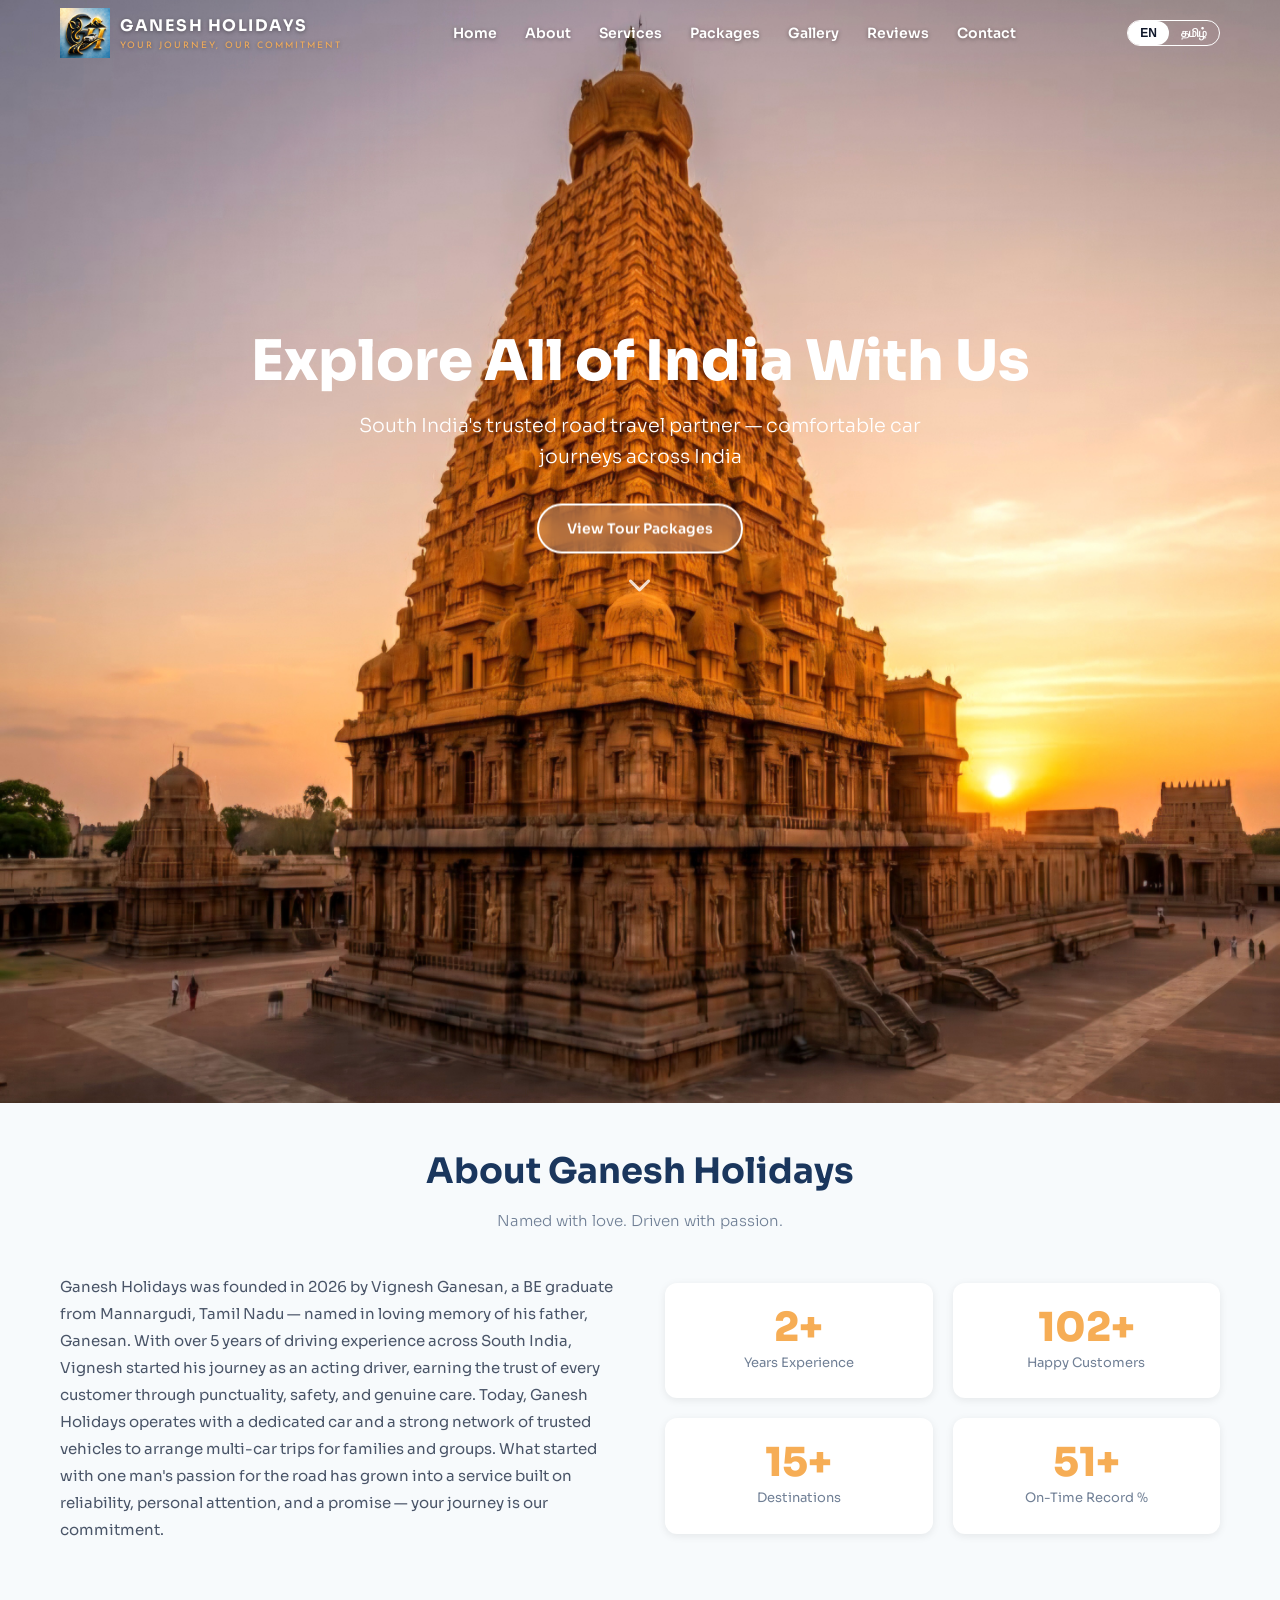
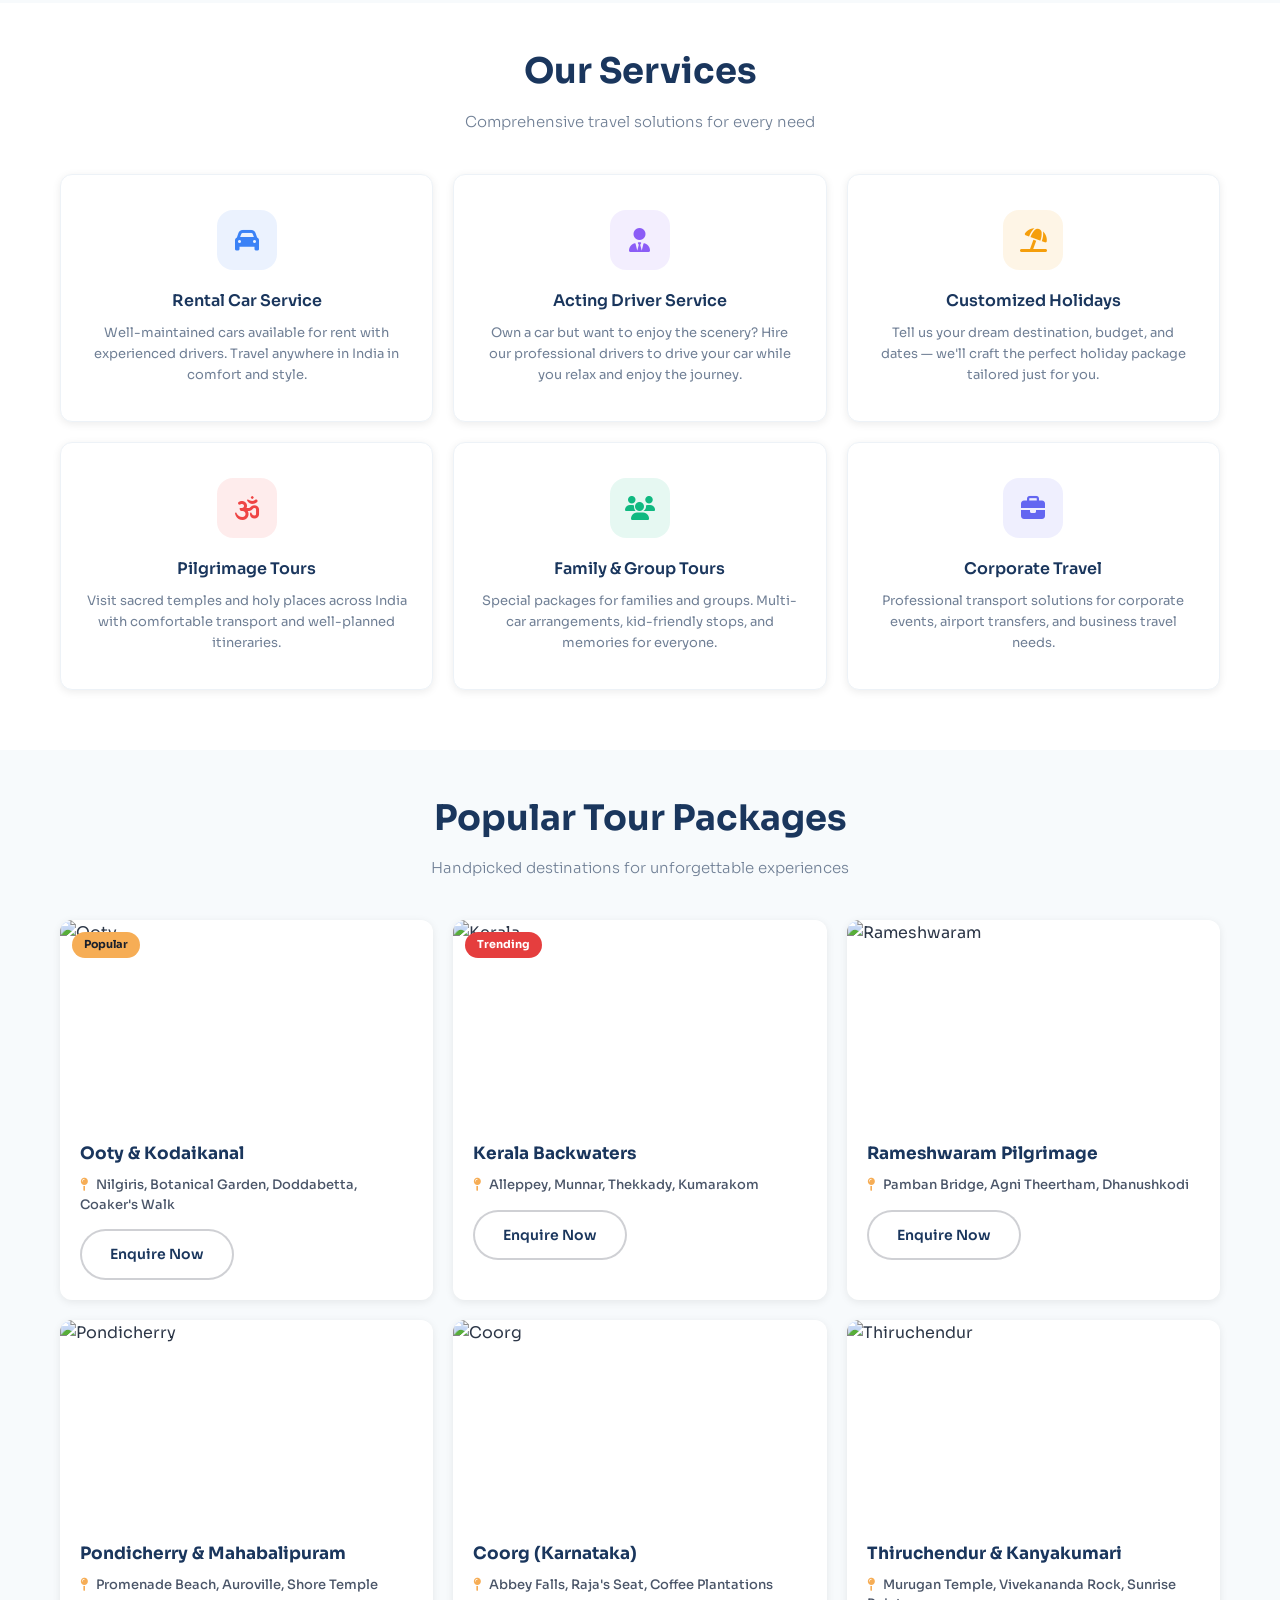
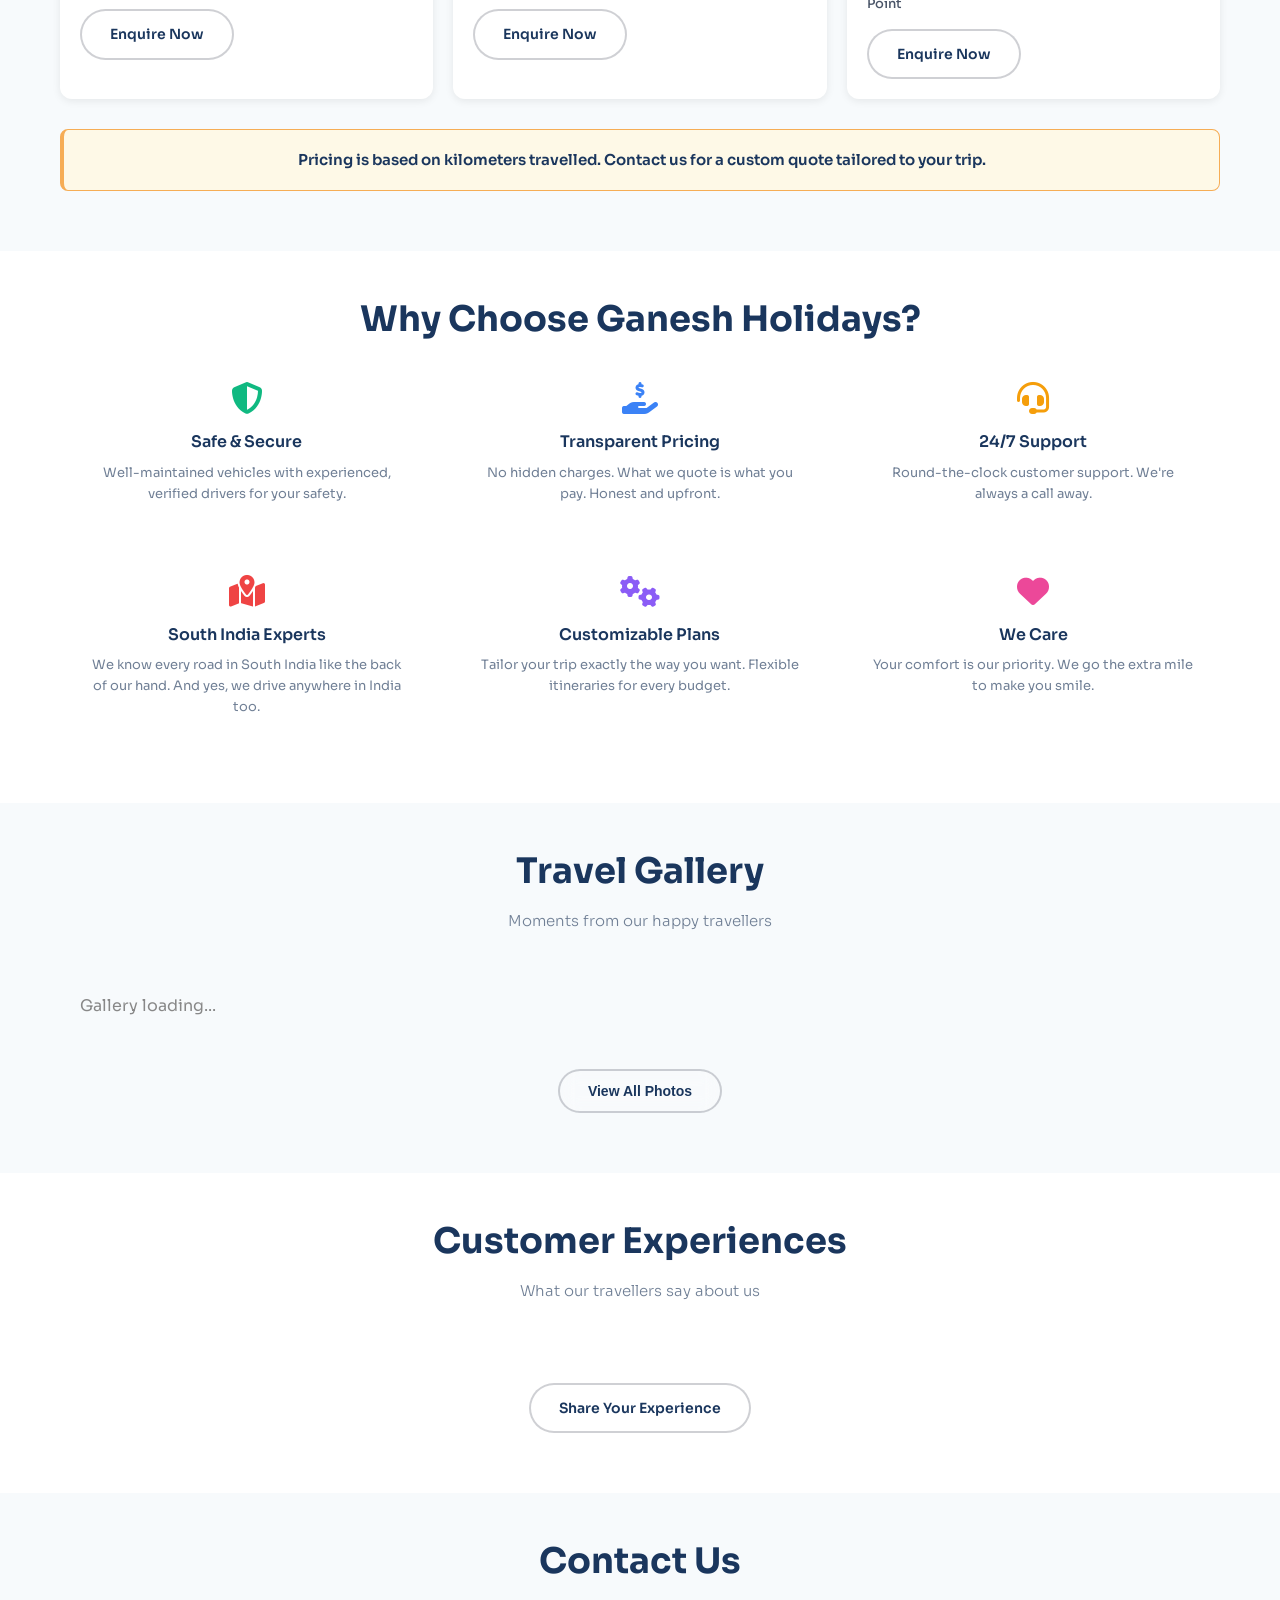
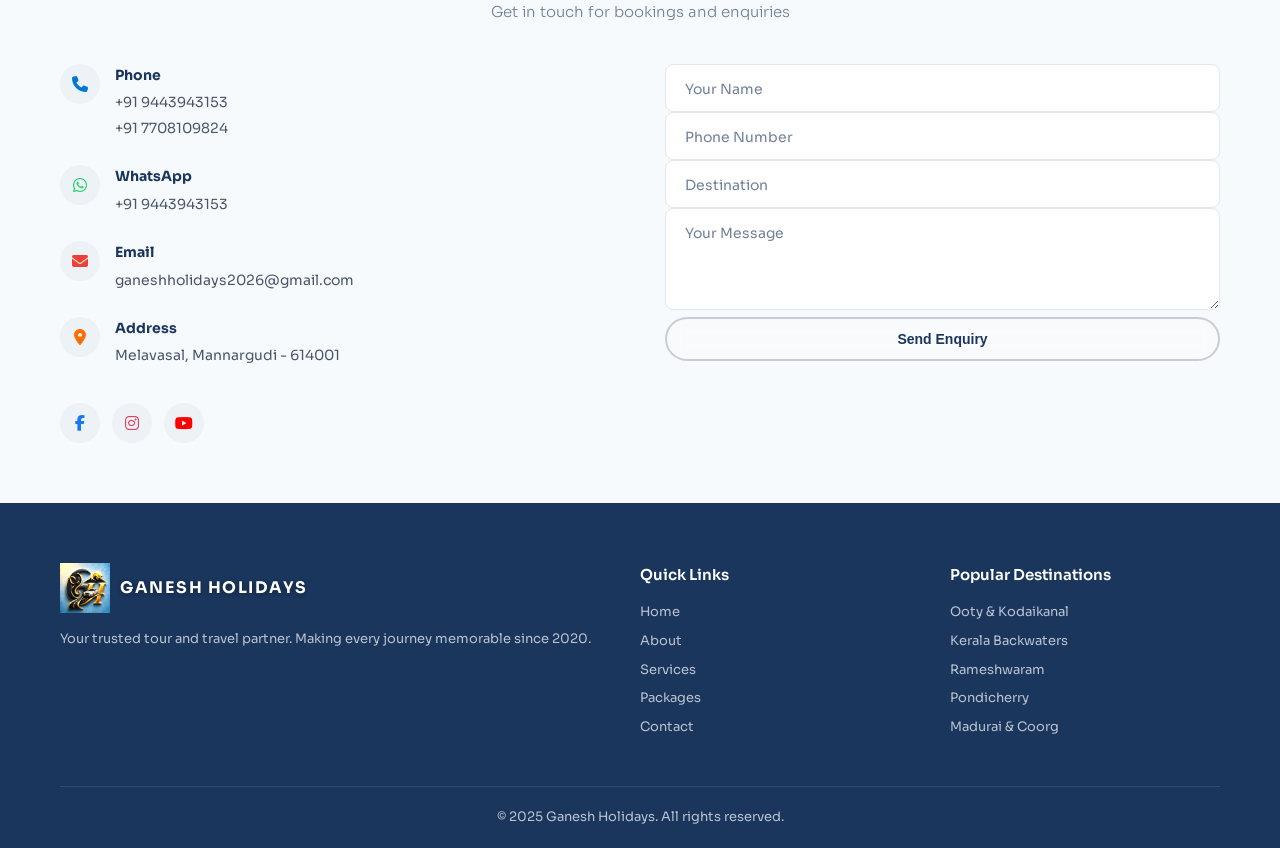
==== index.html @ b0e38160 "reverted to point jpg instead png" ====
<!DOCTYPE html>
<html lang="en">
<head>
    <meta charset="UTF-8">
    <meta name="viewport" content="width=device-width, initial-scale=1.0">
    <title>Ganesh Holidays - Tours & Travels</title>
    <meta name="description" content="Ganesh Holidays - Your trusted All India tour and travel partner. Your Journey, Our Commitment.">
    <link rel="icon" type="image/svg+xml" href="assets/favicon.svg">
    <link href="https://fonts.googleapis.com/css2?family=Sora:wght@300;400;600;700;800&family=Josefin+Sans:wght@300;400;600&family=Cormorant+Garamond:wght@500;600;700&family=Noto+Sans+Tamil:wght@300;400;600;700&display=swap" rel="stylesheet">
    <link rel="stylesheet" href="https://cdnjs.cloudflare.com/ajax/libs/font-awesome/6.5.1/css/all.min.css">
    <link rel="stylesheet" href="https://cdn.jsdelivr.net/npm/swiper@11/swiper-bundle.min.css">
    <link rel="stylesheet" href="css/style.css">
</head>
<body>
    <!-- Navigation -->
    <nav class="navbar" id="navbar">
        <div class="nav-container">
            <a href="#home" class="nav-logo">
                <div class="logo-icon">
                    <img src="assets/logo.jpg" alt="Ganesh Holidays Logo" class="logo-img">
                </div>
                <div class="logo-text">
                    <span class="logo-brand">GANESH HOLIDAYS</span>
                    <span class="logo-tagline" data-i18n="tagline">Your Journey, Our Commitment</span>
                </div>
            </a>
            <div class="nav-menu" id="navMenu">
                <a href="#home" class="nav-link" data-i18n="nav.home">Home</a>
                <a href="#about" class="nav-link" data-i18n="nav.about">About</a>
                <a href="#services" class="nav-link" data-i18n="nav.services">Services</a>
                <a href="#packages" class="nav-link" data-i18n="nav.packages">Packages</a>
                <a href="#gallery" class="nav-link" data-i18n="nav.gallery">Gallery</a>
                <a href="#reviews" class="nav-link" data-i18n="nav.reviews">Reviews</a>
                <a href="#contact" class="nav-link" data-i18n="nav.contact">Contact</a>
            </div>
            <div class="nav-right">
                <div class="lang-toggle">
                    <button class="lang-btn active" data-lang="en">EN</button>
                    <button class="lang-btn" data-lang="ta">தமிழ்</button>
                </div>
                <button class="nav-hamburger" id="navHamburger" aria-label="Toggle menu">
                    <span></span>
                    <span></span>
                    <span></span>
                </button>
            </div>
        </div>
    </nav>

    <!-- Hero Section -->
    <section class="hero normal-mode" id="home">
        <div class="hero-bg">
            <video class="hero-video" autoplay muted loop playsinline>
                <source src="assets/hero/hero-video.mp4" type="video/mp4">
            </video>
            <img src="assets/hero/hero-default.jpg" alt="India Travel" class="hero-img">
            <div class="hero-overlay"></div>
        </div>
        <div class="hero-content">
            <h1 class="hero-title" data-i18n="hero.title">Explore All of India With Us</h1>
            <p class="hero-subtitle" data-i18n="hero.subtitle">South India's trusted road travel partner — comfortable car journeys across India</p>
            <a href="#packages" class="btn btn-primary" data-i18n="hero.cta">View Tour Packages</a>
        </div>
        <div class="hero-scroll" onclick="document.getElementById('about').scrollIntoView({behavior:'smooth'})">
            <i class="fas fa-chevron-down"></i>
        </div>
    </section>

    <!-- About Section -->
    <section class="section about" id="about">
        <div class="container">
            <h2 class="section-title" data-i18n="about.title">About Ganesh Holidays</h2>
            <p class="section-subtitle" data-i18n="about.subtitle">Named with love. Driven with passion.</p>
            <div class="about-grid">
                <div class="about-text">
                    <p data-i18n="about.desc">Ganesh Holidays was founded in 2026 by Vignesh Ganesan, a BE graduate from Mannargudi, Tamil Nadu — named in loving memory of his father, Ganesan. With over 5 years of driving experience across South India, Vignesh started his journey as an acting driver, earning the trust of every customer through punctuality, safety, and genuine care. Today, Ganesh Holidays operates with a dedicated car and a strong network of trusted vehicles to arrange multi-car trips for families and groups. What started with one man's passion for the road has grown into a service built on reliability, personal attention, and a promise — your journey is our commitment.</p>
                </div>
                <div class="stats-grid">
                    <div class="stat-card">
                        <div class="stat-number" data-count="5">0</div>
                        <div class="stat-label" data-i18n="about.stats.years">Years Experience</div>
                    </div>
                    <div class="stat-card">
                        <div class="stat-number" data-count="200">0</div>
                        <div class="stat-label" data-i18n="about.stats.customers">Happy Customers</div>
                    </div>
                    <div class="stat-card">
                        <div class="stat-number" data-count="30">0</div>
                        <div class="stat-label" data-i18n="about.stats.destinations">Destinations</div>
                    </div>
                    <div class="stat-card">
                        <div class="stat-number" data-count="100">0</div>
                        <div class="stat-label" data-i18n="about.stats.ontime">On-Time Record %</div>
                    </div>
                </div>
            </div>
        </div>
    </section>

    <!-- Services Section -->
    <section class="section services" id="services">
        <div class="container">
            <h2 class="section-title" data-i18n="services.title">Our Services</h2>
            <p class="section-subtitle" data-i18n="services.subtitle">Comprehensive travel solutions for every need</p>
            <div class="swiper services-swiper">
                <div class="swiper-wrapper">
                    <div class="swiper-slide service-card">
                        <div class="service-icon icon-rental"><i class="fas fa-car"></i></div>
                        <h3 data-i18n="services.rental.title">Rental Car Service</h3>
                        <p data-i18n="services.rental.desc">Well-maintained cars available for rent with experienced drivers. Travel anywhere in India in comfort and style.</p>
                    </div>
                    <div class="swiper-slide service-card">
                        <div class="service-icon icon-driver"><i class="fas fa-user-tie"></i></div>
                        <h3 data-i18n="services.driver.title">Acting Driver Service</h3>
                        <p data-i18n="services.driver.desc">Own a car but want to enjoy the scenery? Hire our professional drivers to drive your car while you relax and enjoy the journey.</p>
                    </div>
                    <div class="swiper-slide service-card">
                        <div class="service-icon icon-holiday"><i class="fas fa-umbrella-beach"></i></div>
                        <h3 data-i18n="services.holiday.title">Customized Holidays</h3>
                        <p data-i18n="services.holiday.desc">Tell us your dream destination, budget, and dates — we'll craft the perfect holiday package tailored just for you.</p>
                    </div>
                    <div class="swiper-slide service-card">
                        <div class="service-icon icon-pilgrimage"><i class="fas fa-om"></i></div>
                        <h3 data-i18n="services.pilgrimage.title">Pilgrimage Tours</h3>
                        <p data-i18n="services.pilgrimage.desc">Visit sacred temples and holy places across India with comfortable transport and well-planned itineraries.</p>
                    </div>
                    <div class="swiper-slide service-card">
                        <div class="service-icon icon-family"><i class="fas fa-users"></i></div>
                        <h3 data-i18n="services.family.title">Family & Group Tours</h3>
                        <p data-i18n="services.family.desc">Special packages for families and groups. Multi-car arrangements, kid-friendly stops, and memories for everyone.</p>
                    </div>
                    <div class="swiper-slide service-card">
                        <div class="service-icon icon-corporate"><i class="fas fa-briefcase"></i></div>
                        <h3 data-i18n="services.corporate.title">Corporate Travel</h3>
                        <p data-i18n="services.corporate.desc">Professional transport solutions for corporate events, airport transfers, and business travel needs.</p>
                    </div>
                </div>
            </div>
        </div>
    </section>

    <!-- Packages Section -->
    <section class="section packages" id="packages">
        <div class="container">
            <h2 class="section-title" data-i18n="packages.title">Popular Tour Packages</h2>
            <p class="section-subtitle" data-i18n="packages.subtitle">Handpicked destinations for unforgettable experiences</p>
            <div class="swiper packages-swiper">
                <div class="swiper-wrapper">
                <div class="swiper-slide package-card">
                    <div class="package-img">
                        <img src="assets/packages/kodai.jpg" alt="Ooty" loading="lazy">
                        <div class="package-badge" data-i18n="packages.popular">Popular</div>
                    </div>
                    <div class="package-info">
                        <h3 data-i18n="packages.ooty.title">Ooty & Kodaikanal</h3>
                        <p class="package-price"><i class="fas fa-map-pin"></i> <span data-i18n="packages.ooty.highlights">Nilgiris, Botanical Garden, Doddabetta, Coaker's Walk</span></p>
                        <a href="#enquiryForm" class="btn btn-outline" data-i18n="packages.enquire">Enquire Now</a>
                    </div>
                </div>
                <div class="swiper-slide package-card">
                    <div class="package-img">
                        <img src="assets/packages/kerala.jpg" alt="Kerala" loading="lazy">
                        <div class="package-badge package-badge-hot" data-i18n="packages.trending">Trending</div>
                    </div>
                    <div class="package-info">
                        <h3 data-i18n="packages.kerala.title">Kerala Backwaters</h3>
                        <p class="package-price"><i class="fas fa-map-pin"></i> <span data-i18n="packages.kerala.highlights">Alleppey, Munnar, Thekkady, Kumarakom</span></p>
                        <a href="#enquiryForm" class="btn btn-outline" data-i18n="packages.enquire">Enquire Now</a>
                    </div>
                </div>
                <div class="swiper-slide package-card">
                    <div class="package-img">
                        <img src="assets/packages/rameshwaram.jpg" alt="Rameshwaram" loading="lazy">
                    </div>
                    <div class="package-info">
                        <h3 data-i18n="packages.rameshwaram.title">Rameshwaram Pilgrimage</h3>
                        <p class="package-price"><i class="fas fa-map-pin"></i> <span data-i18n="packages.rameshwaram.highlights">Pamban Bridge, Agni Theertham, Dhanushkodi</span></p>
                        <a href="#enquiryForm" class="btn btn-outline" data-i18n="packages.enquire">Enquire Now</a>
                    </div>
                </div>
                <div class="swiper-slide package-card">
                    <div class="package-img">
                        <img src="assets/packages/pondi.jpg" alt="Pondicherry" loading="lazy">
                    </div>
                    <div class="package-info">
                        <h3 data-i18n="packages.pondy.title">Pondicherry & Mahabalipuram</h3>
                        <p class="package-price"><i class="fas fa-map-pin"></i> <span data-i18n="packages.pondy.highlights">Promenade Beach, Auroville, Shore Temple</span></p>
                        <a href="#enquiryForm" class="btn btn-outline" data-i18n="packages.enquire">Enquire Now</a>
                    </div>
                </div>
                <div class="swiper-slide package-card">
                    <div class="package-img">
                        <img src="assets/packages/coorg.jpg" alt="Coorg" loading="lazy">
                    </div>
                    <div class="package-info">
                        <h3 data-i18n="packages.coorg.title">Coorg (Karnataka)</h3>
                        <p class="package-price"><i class="fas fa-map-pin"></i> <span data-i18n="packages.coorg.highlights">Abbey Falls, Raja's Seat, Coffee Plantations</span></p>
                        <a href="#enquiryForm" class="btn btn-outline" data-i18n="packages.enquire">Enquire Now</a>
                    </div>
                </div>
                <div class="swiper-slide package-card">
                    <div class="package-img">
                        <img src="assets/packages/thiruchendur.jpg" alt="Thiruchendur" loading="lazy">
                    </div>
                    <div class="package-info">
                        <h3 data-i18n="packages.thiruchendur.title">Thiruchendur & Kanyakumari</h3>
                        <p class="package-price"><i class="fas fa-map-pin"></i> <span data-i18n="packages.thiruchendur.highlights">Murugan Temple, Vivekananda Rock, Sunrise Point</span></p>
                        <a href="#enquiryForm" class="btn btn-outline" data-i18n="packages.enquire">Enquire Now</a>
                    </div>
                </div>
                </div>
            </div>
            <p class="packages-note" data-i18n="packages.note"><i class="fas fa-info-circle"></i> Pricing is based on kilometers travelled. Contact us for a custom quote tailored to your trip.</p>
        </div>
    </section>

    <!-- Why Choose Us -->
    <section class="section why-us">
        <div class="container">
            <h2 class="section-title" data-i18n="whyus.title">Why Choose Ganesh Holidays?</h2>
            <div class="swiper whyus-swiper">
                <div class="swiper-wrapper">
                    <div class="swiper-slide whyus-item">
                    <i class="fas fa-shield-alt"></i>
                    <h4 data-i18n="whyus.safe.title">Safe & Secure</h4>
                    <p data-i18n="whyus.safe.desc">Well-maintained vehicles with experienced, verified drivers for your safety.</p>
                </div>
                <div class="swiper-slide whyus-item">
                    <i class="fas fa-hand-holding-usd"></i>
                    <h4 data-i18n="whyus.price.title">Transparent Pricing</h4>
                    <p data-i18n="whyus.price.desc">No hidden charges. What we quote is what you pay. Honest and upfront.</p>
                </div>
                <div class="swiper-slide whyus-item">
                    <i class="fas fa-headset"></i>
                    <h4 data-i18n="whyus.support.title">24/7 Support</h4>
                    <p data-i18n="whyus.support.desc">Round-the-clock customer support. We're always a call away.</p>
                </div>
                <div class="swiper-slide whyus-item">
                    <i class="fas fa-map-marked-alt"></i>
                    <h4 data-i18n="whyus.coverage.title">South India Experts</h4>
                    <p data-i18n="whyus.coverage.desc">We know every road in South India like the back of our hand. And yes, we drive anywhere in India too.</p>
                </div>
                <div class="swiper-slide whyus-item">
                    <i class="fas fa-cogs"></i>
                    <h4 data-i18n="whyus.custom.title">Customizable Plans</h4>
                    <p data-i18n="whyus.custom.desc">Tailor your trip exactly the way you want. Flexible itineraries for every budget.</p>
                </div>
                <div class="swiper-slide whyus-item">
                    <i class="fas fa-heart"></i>
                    <h4 data-i18n="whyus.care.title">We Care</h4>
                    <p data-i18n="whyus.care.desc">Your comfort is our priority. We go the extra mile to make you smile.</p>
                </div>
                </div>
            </div>
        </div>
    </section>

    <!-- Gallery Section -->
    <section class="section gallery" id="gallery">
        <div class="container">
            <h2 class="section-title" data-i18n="gallery.title">Travel Gallery</h2>
            <p class="section-subtitle" data-i18n="gallery.subtitle">Moments from our happy travellers</p>
            <div class="swiper gallery-swiper">
                <div class="swiper-wrapper" id="galleryWrapper">
                    <!-- Dynamically loaded from photos.json -->
                </div>
            </div>
            <div class="gallery-cta">
                <button class="btn btn-outline" id="viewAllGallery" data-i18n="gallery.viewAll">View All Photos</button>
            </div>
        </div>
    </section>

    <!-- Gallery Lightbox -->
    <div class="gallery-lightbox" id="galleryLightbox">
        <div class="lightbox-overlay" onclick="closeLightbox()"></div>
        <div class="lightbox-content">
            <button class="lightbox-close" onclick="closeLightbox()">&times;</button>
            <div class="lightbox-grid" id="lightboxGrid">
                <!-- Populated by JS -->
            </div>
        </div>
    </div>

    <!-- Full Image Viewer -->
    <div class="image-viewer" id="imageViewer">
        <div class="viewer-overlay" onclick="closeViewer()"></div>
        <button class="viewer-close" onclick="closeViewer()">&times;</button>
        <button class="viewer-prev" onclick="viewerNav(-1)"><i class="fas fa-chevron-left"></i></button>
        <img class="viewer-img" id="viewerImg" src="" alt="Gallery photo">
        <button class="viewer-next" onclick="viewerNav(1)"><i class="fas fa-chevron-right"></i></button>
    </div>

    <!-- Reviews/Testimonials Section -->
    <section class="section reviews" id="reviews">
        <div class="container">
            <h2 class="section-title" data-i18n="reviews.title">Customer Experiences</h2>
            <p class="section-subtitle" data-i18n="reviews.subtitle">What our travellers say about us</p>
            <div class="swiper reviews-swiper">
                <div class="swiper-wrapper">
                <!-- Reviews loaded from Google Sheet -->
                <div class="reviews-loading" id="reviewsLoading" style="width:100%; text-align:center; padding:40px 20px; color:#a0aec0; font-size:14px;">
                    <i class="fas fa-spinner fa-spin" style="margin-right:8px;"></i> Loading reviews...
                </div>
                </div>
                <div class="swiper-button-prev reviews-prev"></div>
                <div class="swiper-button-next reviews-next"></div>
            </div>
            <div class="review-cta">
                <a href="review.html" class="btn btn-outline" data-i18n="reviews.share">Share Your Experience</a>
            </div>
        </div>
    </section>

    <!-- Contact Section -->
    <section class="section contact" id="contact">
        <div class="container">
            <h2 class="section-title" data-i18n="contact.title">Contact Us</h2>
            <p class="section-subtitle" data-i18n="contact.subtitle">Get in touch for bookings and enquiries</p>
            <div class="contact-grid">
                <div class="contact-info">
                    <div class="contact-item">
                        <i class="fas fa-phone"></i>
                        <div>
                            <strong data-i18n="contact.phone">Phone</strong>
                            <a href="tel:+919443943153">+91 9443943153</a>
                            <br>
                            <a href="tel:+917708109824">+91 7708109824</a>
                        </div>
                    </div>
                    <div class="contact-item">
                        <i class="fab fa-whatsapp"></i>
                        <div>
                            <strong>WhatsApp</strong>
                            <a href="https://wa.me/919443943153" target="_blank" rel="noopener noreferrer">+91 9443943153</a>
                        </div>
                    </div>
                    <div class="contact-item">
                        <i class="fas fa-envelope"></i>
                        <div>
                            <strong data-i18n="contact.email">Email</strong>
                            <a href="mailto:ganeshholidays2026@gmail.com">ganeshholidays2026@gmail.com</a>
                        </div>
                    </div>
                    <div class="contact-item">
                        <i class="fas fa-map-marker-alt"></i>
                        <div>
                            <strong data-i18n="contact.address">Address</strong>
                            <a href="https://www.google.com/maps/search/Melavasal,+Mannargudi+614001" target="_blank" rel="noopener noreferrer" data-i18n="contact.address.text">Melavasal, Mannargudi - 614001</a>
                        </div>
                    </div>
                    <div class="contact-social">
                        <a href="https://www.facebook.com/profile.php?id=61592954153497" target="_blank" rel="noopener noreferrer" aria-label="Facebook"><i class="fab fa-facebook-f"></i></a>
                        <a href="https://www.instagram.com/ganeshholidays?utm_source=qr&igsh=bTN3aG1jZGg0Nm11" target="_blank" rel="noopener noreferrer" aria-label="Instagram"><i class="fab fa-instagram"></i></a>
                        <a href="https://www.youtube.com/@Ganeshholidays" target="_blank" rel="noopener noreferrer" aria-label="YouTube"><i class="fab fa-youtube"></i></a>
                    </div>
                </div>
                <form class="contact-form" id="enquiryForm" action="https://formspree.io/f/YOUR_FORM_ID" method="POST">
                    <div class="form-group">
                        <input type="text" name="name" required placeholder=" " id="formName">
                        <label for="formName" data-i18n="contact.form.name">Your Name</label>
                    </div>
                    <div class="form-group">
                        <input type="tel" name="phone" required placeholder=" " id="formPhone">
                        <label for="formPhone" data-i18n="contact.form.phone">Phone Number</label>
                    </div>
                    <div class="form-group">
                        <input type="text" name="destination" placeholder=" " id="formDest">
                        <label for="formDest" data-i18n="contact.form.destination">Destination</label>
                    </div>
                    <div class="form-group">
                        <textarea name="message" rows="4" placeholder=" " id="formMsg"></textarea>
                        <label for="formMsg" data-i18n="contact.form.message">Your Message</label>
                    </div>
                    <button type="submit" class="btn btn-primary btn-full" data-i18n="contact.form.submit">Send Enquiry</button>
                </form>
            </div>
        </div>
    </section>

    <!-- Footer -->
    <footer class="footer">
        <div class="container">
            <div class="footer-grid">
                <div class="footer-brand">
                    <div class="nav-logo">
                        <div class="logo-icon">
                            <img src="assets/logo.jpg" alt="Ganesh Holidays Logo" class="logo-img logo-img-footer">
                        </div>
                        <div class="logo-text">
                            <span class="logo-brand" style="color:white">GANESH HOLIDAYS</span>
                        </div>
                    </div>
                <p data-i18n="footer.desc">Your trusted tour and travel partner. Making every journey memorable since 2020.</p>
                </div>
                <div class="footer-links">
                    <h4 data-i18n="footer.quicklinks">Quick Links</h4>
                    <a href="#home" data-i18n="nav.home">Home</a>
                    <a href="#about" data-i18n="nav.about">About</a>
                    <a href="#services" data-i18n="nav.services">Services</a>
                    <a href="#packages" data-i18n="nav.packages">Packages</a>
                    <a href="#contact" data-i18n="nav.contact">Contact</a>
                </div>
                <div class="footer-links">
                    <h4 data-i18n="footer.popular">Popular Destinations</h4>
                    <a href="#packages">Ooty & Kodaikanal</a>
                    <a href="#packages">Kerala Backwaters</a>
                    <a href="#packages">Rameshwaram</a>
                    <a href="#packages">Pondicherry</a>
                    <a href="#packages">Madurai & Coorg</a>
                </div>
            </div>
            <div class="footer-bottom">
                <p>&copy; 2025 Ganesh Holidays. <span data-i18n="footer.rights">All rights reserved.</span></p>
            </div>
        </div>
    </footer>

    <!-- Back to Top -->
    <button class="back-to-top" id="backToTop" aria-label="Back to top">
        <i class="fas fa-arrow-up"></i>
    </button>

    <!-- Review Popup -->
    <div class="review-popup" id="reviewPopup">
        <div class="review-popup-overlay" onclick="closeReviewPopup()"></div>
        <div class="review-popup-content">
            <button class="review-popup-close" onclick="closeReviewPopup()">&times;</button>
            <div class="review-popup-stars" id="popupStars"></div>
            <p class="review-popup-text" id="popupText"></p>
            <p class="review-popup-author" id="popupAuthor"></p>
            <p class="review-popup-trip" id="popupTrip"></p>
        </div>
    </div>

    <!-- Scripts -->
    <script src="https://cdn.jsdelivr.net/npm/swiper@11/swiper-bundle.min.js"></script>
    <script src="js/i18n.js"></script>
    <script src="js/main.js"></script>
</body>
</html>
---- css/style.css ----
/* ============================================
   GANESH TRAVELS - Main Stylesheet
   Color Palette: Blue (#1a365d) + Gold (#f6ad55)
   ============================================ */

/* === RESET & BASE === */
*, *::before, *::after {
    margin: 0;
    padding: 0;
    box-sizing: border-box;
}

:root {
    --blue-dark: #1a365d;
    --blue-mid: #2a4a7f;
    --blue-light: #3b5998;
    --gold: #f6ad55;
    --gold-dark: #dd9a3c;
    --gold-light: #fbd38d;
    --white: #ffffff;
    --gray-50: #f7fafc;
    --gray-100: #edf2f7;
    --gray-200: #e2e8f0;
    --gray-300: #cbd5e0;
    --gray-500: #718096;
    --gray-600: #4a5568;
    --gray-700: #2d3748;
    --gray-900: #1a202c;
    --shadow-sm: 0 2px 8px rgba(0,0,0,0.08);
    --shadow-md: 0 4px 20px rgba(0,0,0,0.1);
    --shadow-lg: 0 10px 40px rgba(0,0,0,0.12);
    --radius-sm: 8px;
    --radius-md: 12px;
    --radius-lg: 20px;
    --transition: all 0.3s ease;
}

html {
    scroll-behavior: smooth;
    scroll-padding-top: 60px;
}

body {
    font-family: 'Sora', sans-serif;
    font-size: 16px;
    line-height: 1.6;
    color: var(--gray-700);
    background: var(--white);
    overflow-x: hidden;
}

body.tamil {
    font-family: 'Noto Sans Tamil', 'Sora', sans-serif;
}

a {
    text-decoration: none;
    color: inherit;
}

img {
    max-width: 100%;
    height: auto;
    display: block;
}

.container {
    max-width: 1200px;
    margin: 0 auto;
    padding: 0 20px;
}

/* === NAVIGATION === */
.navbar {
    position: fixed;
    top: 0;
    left: 0;
    right: 0;
    z-index: 1000;
    background: transparent;
    backdrop-filter: none;
    -webkit-backdrop-filter: none;
    border-bottom: none;
    transition: background 0.4s ease, box-shadow 0.4s ease, backdrop-filter 0.4s ease;
}

.navbar.scrolled {
    background: rgba(15, 23, 42, 0.95);
    backdrop-filter: blur(12px);
    -webkit-backdrop-filter: blur(12px);
    box-shadow: 0 2px 20px rgba(0,0,0,0.3);
}

/* Solid navbar when festival or video — mobile only */
@media (max-width: 768px) {
    body.hero-has-media .navbar {
        background: rgba(15, 23, 42, 0.95) !important;
        backdrop-filter: blur(12px) !important;
        -webkit-backdrop-filter: blur(12px) !important;
    }
}

.nav-container {
    max-width: 1200px;
    margin: 0 auto;
    padding: 8px 20px;
    display: flex;
    align-items: center;
    justify-content: space-between;
}

.nav-logo {
    display: flex;
    align-items: center;
    gap: 10px;
}

.logo-icon {
    position: relative;
    flex-shrink: 0;
    width: 50px;
    height: 50px;
    overflow: visible;
    border-radius: 0;
    background: none;
}

.logo-img {
    width: 100%;
    height: 100%;
    object-fit: contain;
    object-position: center center;
    border-radius: 0;
    background: none;
}

.logo-img-footer {
    filter: brightness(1.1);
}

.logo-text {
    display: flex;
    flex-direction: column;
}

.logo-brand {
    font-family: 'Sora', sans-serif;
    font-weight: 700;
    font-size: 16px;
    color: #ffffff;
    letter-spacing: 1.5px;
    text-shadow: 0 1px 4px rgba(0, 0, 0, 0.4);
}

.logo-tagline {
    font-family: 'Josefin Sans', sans-serif;
    font-weight: 400;
    font-size: 9px;
    color: #f6ad55;
    letter-spacing: 2px;
    text-transform: uppercase;
    text-shadow: 0 1px 4px rgba(0, 0, 0, 0.4);
}

.nav-menu {
    display: flex;
    gap: 28px;
}

.nav-link {
    font-size: 14px;
    font-weight: 600;
    color: #ffffff;
    transition: var(--transition);
    position: relative;
    text-shadow: 0 1px 4px rgba(0, 0, 0, 0.4);
}

.nav-link::after {
    content: '';
    position: absolute;
    bottom: -4px;
    left: 0;
    width: 0;
    height: 2px;
    background: var(--gold);
    transition: width 0.3s ease;
}

.nav-link:hover {
    color: #ffffff;
}

.nav-link:hover::after {
    width: 100%;
}

.nav-right {
    display: flex;
    align-items: center;
    gap: 15px;
}

.lang-toggle {
    display: flex;
    background: transparent;
    border: 1px solid #ffffff;
    border-radius: 20px;
    padding: 0px;
}

.lang-btn {
    border: none;
    background: transparent;
    padding: 5px 12px;
    border-radius: 18px;
    font-size: 12px;
    cursor: pointer;
    transition: var(--transition);
    font-weight: 600;
    color: #ffffff;
}

.lang-btn.active {
    background: #ffffff;
    color: #0f172a;
    border: none;
    border-radius: 18px;
}

.nav-hamburger {
    display: none;
    flex-direction: column;
    gap: 5px;
    background: none;
    border: none;
    cursor: pointer;
    padding: 5px;
}

.nav-hamburger span {
    width: 24px;
    height: 2px;
    background: #ffffff;
    transition: var(--transition);
}

/* === HERO === */
.hero {
    height: auto;
    min-height: 0;
    position: relative;
    display: flex;
    align-items: center;
    justify-content: center;
    padding-top: 0;
    margin-top: 0;
}

/* Hero video */
.hero-video {
    display: none;
}

.hero-img {
    display: none;
}

/* === VIDEO MODE: hero-video.mp4 exists === */
.hero.video-mode {
    height: calc(100vh);
    max-height: calc(100vh);
    overflow: hidden;
}

.hero.video-mode .hero-bg {
    position: absolute;
    inset: 0;
}

.hero.video-mode .hero-video {
    display: block;
    width: 100%;
    height: auto;
    position: absolute;
    top: 0;
    left: 0;
}

.hero.video-mode .hero-scroll {
    display: block;
    position: absolute;
    bottom: 15px;
    left: 50%;
    transform: translateX(-50%);
    z-index: 3;
    cursor: pointer;
    animation: bounceDown 2s infinite;
}

.hero.video-mode .hero-scroll i {
    color: rgba(255, 255, 255, 0.8);
    font-size: 24px;
}

@keyframes bounceDown {
    0%, 100% { transform: translateX(-50%) translateY(0); }
    50% { transform: translateX(-50%) translateY(8px); }
}

.hero.video-mode .hero-img {
    display: none;
}

.hero.video-mode .hero-overlay {
    display: none;
}

.hero.video-mode .hero-content {
    display: none;
}

.hero.video-mode .hero-scroll {
    display: none;
}

/* === FESTIVAL MODE: festival.jpg exists === */
.hero.festival-mode {
    height: calc(100vh);
    max-height: calc(100vh);
    overflow: hidden;
}

.hero.festival-mode .hero-bg {
    position: absolute;
    inset: 0;
}

.hero.festival-mode .hero-video {
    display: none;
}

.hero.festival-mode .hero-img {
    display: block;
    width: 100%;
    height: 100%;
    object-fit: cover;
}

.hero.festival-mode .hero-overlay {
    display: none;
}

.hero.festival-mode .hero-content {
    display: none;
}

.hero.festival-mode .hero-scroll {
    display: none;
}

/* === NORMAL MODE: hero-default.jpg — final fallback with text overlay === */
.hero.normal-mode {
    height: auto;
    min-height: 0;
    padding-top: 0;
    margin-top: 0;
    overflow: hidden;
    position: relative;
}

.hero.normal-mode .hero-bg {
    position: relative;
    width: 100%;
}

.hero.normal-mode .hero-video {
    display: none;
}

.hero.normal-mode .hero-img {
    display: block;
    width: 100%;
    height: auto;
    margin-top: -3px;
    padding-top: 0;
    box-sizing: content-box;
}

.hero.normal-mode .hero-overlay {
    position: absolute;
    top: 70px;
    left: 0;
    right: 0;
    bottom: 0;
    background: none;
}

.hero.normal-mode .hero-content {
    display: block;
    position: absolute;
    top: 50%;
    left: 0;
    right: 0;
    transform: translateY(-50%);
    z-index: 2;
    text-align: center;
    padding: 0 20px;
}

.hero.normal-mode .hero-scroll {
    display: block;
    position: absolute;
    top: calc(50% + 100px);
    left: 50%;
    transform: translateX(-50%);
    z-index: 3;
    cursor: pointer;
    animation: bounceDown 2s infinite;
}

@media (min-width: 769px) {
    .hero.normal-mode .hero-content {
        top: 40%;
    }

    .hero.normal-mode .hero-scroll {
        top: calc(40% + 130px);
    }
}

.hero.normal-mode .hero-scroll i {
    color: rgba(255, 255, 255, 0.8);
    font-size: 24px;
}

.hero.normal-mode .hero-content .btn-primary {
    background: rgba(255, 255, 255, 0.2);
    color: #ffffff;
    border: 2px solid #ffffff;
}

.hero.normal-mode .hero-content .btn-primary:hover {
    background: rgba(255, 255, 255, 0.35);
    border-color: #ffffff;
}

.hero-title {
    font-size: clamp(2rem, 5vw, 3.5rem);
    font-weight: 800;
    color: white;
    margin-bottom: 16px;
    line-height: 1.2;
}

.hero-subtitle {
    font-size: clamp(1rem, 2vw, 1.2rem);
    color: #ffffff;
    max-width: 600px;
    margin: 0 auto 30px;
    font-weight: 300;
}

.hero-scroll {
    position: absolute;
    bottom: 30px;
    left: 50%;
    transform: translateX(-50%);
    color: white;
    font-size: 20px;
    animation: bounce 2s infinite;
}

@keyframes bounce {
    0%, 100% { transform: translateX(-50%) translateY(0); }
    50% { transform: translateX(-50%) translateY(10px); }
}

/* === BUTTONS === */
.btn {
    display: inline-block;
    padding: 12px 28px;
    border-radius: 30px;
    font-size: 14px;
    font-weight: 600;
    cursor: pointer;
    transition: var(--transition);
    border: 2px solid transparent;
    text-align: center;
}

.btn-primary {
    background: rgba(255, 255, 255, 0.15);
    color: var(--blue-dark);
    border: 2px solid rgba(15, 23, 42, 0.2);
    backdrop-filter: blur(10px);
    -webkit-backdrop-filter: blur(10px);
}

.btn-primary:hover {
    background: rgba(255, 255, 255, 0.35);
    border-color: rgba(15, 23, 42, 0.3);
    transform: translateY(-2px);
    box-shadow: 0 8px 25px rgba(0, 0, 0, 0.1);
}

.btn-outline {
    background: rgba(255, 255, 255, 0.15);
    color: var(--blue-dark);
    border: 2px solid rgba(15, 23, 42, 0.2);
    backdrop-filter: blur(10px);
    -webkit-backdrop-filter: blur(10px);
}

.btn-outline:hover {
    background: rgba(255, 255, 255, 0.35);
    border-color: rgba(15, 23, 42, 0.3);
    transform: translateY(-2px);
}

.btn-full {
    width: 100%;
}

/* === SECTIONS === */
.section {
    padding: 40px 0 60px;
}

.section-title {
    font-size: clamp(1.5rem, 3vw, 2.2rem);
    font-weight: 700;
    color: var(--blue-dark);
    text-align: center;
    margin-bottom: 10px;
}

.section-subtitle {
    font-size: 15px;
    color: var(--gray-500);
    text-align: center;
    margin-bottom: 40px;
    font-weight: 300;
}

/* === ABOUT === */
.about {
    background: var(--gray-50);
}

.about-grid {
    display: grid;
    grid-template-columns: 1fr 1fr;
    gap: 50px;
    align-items: center;
}

.about-text p {
    font-size: 15px;
    line-height: 1.8;
    color: var(--gray-600);
}

.stats-grid {
    display: grid;
    grid-template-columns: 1fr 1fr;
    gap: 20px;
}

.stat-card {
    background: white;
    padding: 25px;
    border-radius: var(--radius-md);
    text-align: center;
    box-shadow: var(--shadow-sm);
    transition: var(--transition);
}

.stat-card:hover {
    transform: translateY(-3px);
    box-shadow: var(--shadow-md);
}

.stat-number {
    font-size: 2.5rem;
    font-weight: 800;
    color: var(--gold);
    line-height: 1;
    margin-bottom: 5px;
}

.stat-number::after {
    content: '+';
}

.stat-label {
    font-size: 13px;
    color: var(--gray-500);
    font-weight: 400;
}

/* === SERVICES === */
.services-grid {
    display: grid;
    grid-template-columns: repeat(3, 1fr);
    gap: 25px;
}

.service-card {
    background: white;
    padding: 35px 25px;
    border-radius: var(--radius-md);
    text-align: center;
    box-shadow: var(--shadow-sm);
    transition: var(--transition);
    border: 1px solid var(--gray-100);
}

.service-card:hover {
    transform: translateY(-5px);
    box-shadow: var(--shadow-lg);
    border-color: var(--gold);
}

.service-icon {
    width: 60px;
    height: 60px;
    border-radius: 16px;
    display: flex;
    align-items: center;
    justify-content: center;
    margin: 0 auto 18px;
    font-size: 24px;
}

/* Individual service icon colors */
.service-icon.icon-rental {
    background: rgba(59, 130, 246, 0.1);
    color: #3B82F6;
}

.service-icon.icon-driver {
    background: rgba(139, 92, 246, 0.1);
    color: #8B5CF6;
}

.service-icon.icon-holiday {
    background: rgba(245, 158, 11, 0.1);
    color: #F59E0B;
}

.service-icon.icon-pilgrimage {
    background: rgba(239, 68, 68, 0.1);
    color: #EF4444;
}

.service-icon.icon-family {
    background: rgba(16, 185, 129, 0.1);
    color: #10B981;
}

.service-icon.icon-corporate {
    background: rgba(99, 102, 241, 0.1);
    color: #6366F1;
}

.service-card h3 {
    font-size: 16px;
    color: var(--blue-dark);
    margin-bottom: 10px;
    font-weight: 600;
}

.service-card p {
    font-size: 13px;
    color: var(--gray-500);
    line-height: 1.6;
}

/* === PACKAGES === */
.packages {
    background: var(--gray-50);
}

.packages-grid {
    display: grid;
    grid-template-columns: repeat(3, 1fr);
    gap: 25px;
}

.package-card {
    background: white;
    border-radius: var(--radius-md);
    overflow: hidden;
    box-shadow: var(--shadow-sm);
    transition: var(--transition);
}

.package-card:hover {
    transform: translateY(-5px);
    box-shadow: var(--shadow-lg);
}

.package-img {
    position: relative;
    height: 200px;
    overflow: hidden;
}

.package-img img {
    width: 100%;
    height: 100%;
    object-fit: cover;
    transition: transform 0.5s ease;
}

.package-card:hover .package-img img {
    transform: scale(1.05);
}

.package-badge {
    position: absolute;
    top: 12px;
    left: 12px;
    background: var(--gold);
    color: var(--gray-900);
    padding: 4px 12px;
    border-radius: 20px;
    font-size: 11px;
    font-weight: 700;
}

.package-badge-hot {
    background: #e53e3e;
    color: white;
}

.package-info {
    padding: 20px;
}

.package-info h3 {
    font-size: 17px;
    color: var(--blue-dark);
    margin-bottom: 8px;
    font-weight: 700;
}

.package-duration {
    font-size: 13px;
    color: var(--gray-500);
    margin-bottom: 8px;
}

.package-duration i {
    color: var(--gold);
    margin-right: 5px;
}

.package-price {
    font-size: 13px;
    font-weight: 500;
    color: var(--gray-600);
    margin-bottom: 15px;
    line-height: 1.5;
}

.package-price i {
    color: var(--gold);
    margin-right: 5px;
}

.packages-note {
    text-align: center;
    margin-top: 30px;
    font-size: 15px;
    font-weight: 600;
    color: var(--blue-dark);
    background: #fef9e7;
    padding: 18px 25px;
    border-radius: var(--radius-sm);
    border: 1px solid #f6ad55;
    border-left: 4px solid var(--gold);
}

.packages-note i {
    color: var(--gold);
    margin-right: 8px;
    font-size: 16px;
}

/* === WHY CHOOSE US === */
.whyus-grid {
    display: grid;
    grid-template-columns: repeat(3, 1fr);
    gap: 30px;
}

.whyus-item {
    text-align: center;
    padding: 25px;
}

.whyus-item i {
    font-size: 32px;
    margin-bottom: 15px;
}

.whyus-item .fa-shield-alt {
    color: #10B981;
}

.whyus-item .fa-hand-holding-usd {
    color: #3B82F6;
}

.whyus-item .fa-headset {
    color: #F59E0B;
}

.whyus-item .fa-map-marked-alt {
    color: #EF4444;
}

.whyus-item .fa-cogs {
    color: #8B5CF6;
}

.whyus-item .fa-heart {
    color: #EC4899;
}

.whyus-item h4 {
    font-size: 16px;
    color: var(--blue-dark);
    margin-bottom: 8px;
    font-weight: 600;
}

.whyus-item p {
    font-size: 13px;
    color: var(--gray-500);
    line-height: 1.6;
}

/* === GALLERY === */
.gallery {
    background: var(--gray-50);
}

.gallery-grid {
    display: grid;
    grid-template-columns: repeat(3, 1fr);
    gap: 15px;
}

.gallery-item {
    border-radius: var(--radius-sm);
    overflow: hidden;
    aspect-ratio: 4/3;
    cursor: pointer;
    position: relative;
}

.gallery-item::after {
    content: '';
    position: absolute;
    inset: 0;
    background: rgba(26, 54, 93, 0);
    transition: var(--transition);
}

.gallery-item:hover::after {
    background: rgba(26, 54, 93, 0.2);
}

.gallery-item img {
    width: 100%;
    height: 100%;
    object-fit: cover;
    transition: transform 0.5s ease;
}

.gallery-item:hover img {
    transform: scale(1.08);
}

/* === REVIEWS === */
.reviews-grid {
    display: grid;
    grid-template-columns: repeat(3, 1fr);
    gap: 25px;
}

.review-card {
    background: white;
    padding: 30px;
    border-radius: var(--radius-md);
    box-shadow: var(--shadow-sm);
    border: 1px solid var(--gray-100);
    transition: var(--transition);
    height: 250px;
    display: flex;
    flex-direction: column;
}

.review-card:hover {
    box-shadow: var(--shadow-md);
    transform: translateY(-3px);
}

.review-stars {
    color: var(--gold);
    margin-bottom: 15px;
    font-size: 14px;
}

.review-text {
    font-size: 14px;
    color: var(--gray-600);
    line-height: 1.7;
    margin-bottom: 15px;
    font-style: italic;
    flex: 1;
    overflow: hidden;
    display: -webkit-box;
    -webkit-line-clamp: 4;
    -webkit-box-orient: vertical;
}

.review-read-more {
    font-size: 12px;
    color: var(--gold);
    cursor: pointer;
    font-weight: 600;
    margin-bottom: 15px;
    display: none;
}

.review-read-more:hover {
    color: var(--blue-dark);
    text-decoration: underline;
}

/* Review popup */
.review-popup {
    display: none;
    position: fixed;
    inset: 0;
    z-index: 2500;
    align-items: center;
    justify-content: center;
}

.review-popup.active {
    display: flex;
}

.review-popup-overlay {
    position: absolute;
    inset: 0;
    background: rgba(0, 0, 0, 0.7);
}

.review-popup-content {
    position: relative;
    z-index: 1;
    background: white;
    border-radius: 16px;
    padding: 35px;
    max-width: 500px;
    width: 90%;
    max-height: 80vh;
    overflow-y: auto;
    box-shadow: 0 10px 40px rgba(0,0,0,0.2);
}

.review-popup-close {
    position: absolute;
    top: 12px;
    right: 15px;
    background: none;
    border: none;
    font-size: 24px;
    cursor: pointer;
    color: var(--gray-500);
}

.review-popup-close:hover {
    color: var(--blue-dark);
}

.review-popup-stars {
    color: var(--gold);
    margin-bottom: 15px;
    font-size: 16px;
}

.review-popup-text {
    font-size: 15px;
    color: var(--gray-600);
    line-height: 1.8;
    font-style: italic;
    margin-bottom: 20px;
}

.review-popup-author {
    font-weight: 700;
    color: var(--blue-dark);
    font-size: 14px;
}

.review-popup-trip {
    font-size: 12px;
    color: var(--gray-500);
}

.review-author {
    display: flex;
    align-items: center;
    gap: 12px;
}

.review-avatar {
    width: 40px;
    height: 40px;
    min-width: 40px;
    min-height: 40px;
    background: var(--blue-dark);
    color: white;
    border-radius: 50%;
    display: flex;
    align-items: center;
    justify-content: center;
    font-size: 13px;
    font-weight: 700;
}

.review-author strong {
    font-size: 14px;
    color: var(--blue-dark);
    display: block;
}

.review-author span {
    font-size: 12px;
    color: var(--gray-500);
}

/* Reviews swiper arrows */
.reviews-swiper {
    position: relative;
    padding: 0 45px;
}

.reviews-prev,
.reviews-next {
    color: var(--blue-dark) !important;
    background: #ffffff !important;
    width: 40px !important;
    height: 40px !important;
    border-radius: 50%;
    box-shadow: 0 2px 8px rgba(0,0,0,0.1);
}

.reviews-prev:hover,
.reviews-next:hover {
    background: #f0f0f0 !important;
}

.reviews-prev::after,
.reviews-next::after {
    font-size: 16px !important;
    font-weight: 700 !important;
}

.reviews-prev {
    left: -5px !important;
}

.reviews-next {
    right: -5px !important;
}

@media (max-width: 768px) {
    .reviews-prev,
    .reviews-next {
        display: none !important;
    }

    .reviews-swiper {
        padding: 0 15px;
    }
}

/* Gallery View All Button */
.gallery-cta {
    text-align: center;
    margin-top: 30px;
}

/* Gallery Lightbox */
.gallery-lightbox {
    display: none;
    position: fixed;
    inset: 0;
    z-index: 2000;
    align-items: center;
    justify-content: center;
}

.gallery-lightbox.active {
    display: flex;
}

.lightbox-overlay {
    position: absolute;
    inset: 0;
    background: rgba(0, 0, 0, 0.85);
}

.lightbox-content {
    position: relative;
    z-index: 1;
    width: 90%;
    max-width: 1000px;
    max-height: 85vh;
    overflow-y: auto;
    background: white;
    border-radius: 16px;
    padding: 30px;
}

.lightbox-close {
    position: absolute;
    top: 10px;
    right: 15px;
    background: none;
    border: none;
    font-size: 30px;
    color: var(--gray-600);
    cursor: pointer;
    z-index: 2;
    line-height: 1;
}

.lightbox-close:hover {
    color: var(--blue-dark);
}

.lightbox-grid {
    display: grid;
    grid-template-columns: repeat(3, 1fr);
    gap: 12px;
}

.lightbox-grid img {
    width: 100%;
    height: 180px;
    object-fit: cover;
    border-radius: 8px;
    cursor: pointer;
    transition: transform 0.2s;
}

.lightbox-grid img:hover {
    transform: scale(1.03);
}

@media (max-width: 768px) {
    .lightbox-grid {
        grid-template-columns: repeat(2, 1fr);
    }

    .lightbox-grid img {
        height: 130px;
    }

    .lightbox-content {
        width: 95%;
        padding: 20px 15px;
    }
}

/* Full Image Viewer */
.image-viewer {
    display: none;
    position: fixed;
    inset: 0;
    z-index: 3000;
    align-items: center;
    justify-content: center;
}

.image-viewer.active {
    display: flex;
}

.viewer-overlay {
    position: absolute;
    inset: 0;
    background: rgba(0, 0, 0, 0.95);
}

.viewer-img {
    position: relative;
    z-index: 1;
    max-width: 90%;
    max-height: 85vh;
    object-fit: contain;
    border-radius: 8px;
}

.viewer-close {
    position: absolute;
    top: 15px;
    right: 20px;
    background: none;
    border: none;
    font-size: 35px;
    color: white;
    cursor: pointer;
    z-index: 2;
}

.viewer-prev,
.viewer-next {
    position: absolute;
    top: 50%;
    transform: translateY(-50%);
    background: rgba(255, 255, 255, 0.15);
    border: none;
    color: white;
    font-size: 22px;
    padding: 15px;
    cursor: pointer;
    border-radius: 50%;
    z-index: 2;
    transition: background 0.2s;
}

.viewer-prev:hover,
.viewer-next:hover {
    background: rgba(255, 255, 255, 0.3);
}

.viewer-prev {
    left: 15px;
}

.viewer-next {
    right: 15px;
}

.review-cta {
    text-align: center;
    margin-top: 40px;
}

/* === CONTACT === */
.contact {
    background: var(--gray-50);
}

.contact-grid {
    display: grid;
    grid-template-columns: 1fr 1fr;
    gap: 50px;
}

.contact-info {
    display: flex;
    flex-direction: column;
    gap: 25px;
}

.contact-item {
    display: flex;
    align-items: flex-start;
    gap: 15px;
}

.contact-item i {
    width: 40px;
    height: 40px;
    background: var(--gray-100);
    border-radius: 50%;
    display: flex;
    align-items: center;
    justify-content: center;
    font-size: 16px;
    flex-shrink: 0;
}

.contact-item .fa-phone {
    color: #0078d4;
}

.contact-item .fa-whatsapp {
    color: #25D366;
}

.contact-item .fa-envelope {
    color: #EA4335;
}

.contact-item .fa-map-marker-alt {
    color: #FF6D00;
}

.contact-item strong {
    display: block;
    font-size: 14px;
    color: var(--blue-dark);
    margin-bottom: 3px;
}

.contact-item a,
.contact-item p {
    font-size: 14px;
    color: var(--gray-600);
}

.contact-item a:hover {
    color: var(--gold);
}

.contact-social {
    display: flex;
    gap: 12px;
    margin-top: 10px;
}

.contact-social a {
    width: 40px;
    height: 40px;
    background: var(--gray-100);
    border-radius: 50%;
    display: flex;
    align-items: center;
    justify-content: center;
    color: var(--blue-dark);
    transition: var(--transition);
}

.contact-social a[aria-label="Facebook"] {
    color: #1877F2;
}

.contact-social a[aria-label="Instagram"] {
    color: #E4405F;
}

.contact-social a[aria-label="YouTube"] {
    color: #FF0000;
}

.contact-social a[aria-label="WhatsApp"] {
    color: #25D366;
}

.contact-social a:hover {
    transform: translateY(-3px);
}
}

/* Contact Form */
.contact-form {
    display: flex;
    flex-direction: column;
    gap: 20px;
}

.form-group {
    position: relative;
}

.form-group input,
.form-group textarea {
    width: 100%;
    padding: 14px 16px;
    border: 1px solid var(--gray-200);
    border-radius: var(--radius-sm);
    font-size: 14px;
    font-family: inherit;
    background: white;
    transition: var(--transition);
}

.form-group input:focus,
.form-group textarea:focus {
    outline: none;
    border-color: var(--gold);
    box-shadow: 0 0 0 3px rgba(246, 173, 85, 0.1);
}

.form-group label {
    position: absolute;
    left: 16px;
    top: 14px;
    font-size: 14px;
    color: var(--gray-500);
    transition: var(--transition);
    pointer-events: none;
    background: white;
    padding: 0 4px;
}

.form-group input:focus + label,
.form-group input:not(:placeholder-shown) + label,
.form-group textarea:focus + label,
.form-group textarea:not(:placeholder-shown) + label {
    top: -8px;
    font-size: 11px;
    color: var(--gold);
}

/* === FOOTER === */
.footer {
    background: var(--blue-dark);
    color: rgba(255,255,255,0.7);
    padding: 60px 0 20px;
}

.footer-grid {
    display: grid;
    grid-template-columns: 2fr 1fr 1fr;
    gap: 40px;
    margin-bottom: 40px;
}

.footer-brand p {
    font-size: 13px;
    margin-top: 15px;
    line-height: 1.7;
}

.footer-links h4 {
    color: white;
    font-size: 15px;
    margin-bottom: 15px;
    font-weight: 600;
}

.footer-links a {
    display: block;
    font-size: 13px;
    margin-bottom: 8px;
    transition: var(--transition);
}

.footer-links a:hover {
    color: var(--gold);
    padding-left: 5px;
}

.footer-bottom {
    border-top: 1px solid rgba(255,255,255,0.1);
    padding-top: 20px;
    text-align: center;
    font-size: 13px;
}

/* === BACK TO TOP === */
.back-to-top {
    position: fixed;
    bottom: 30px;
    right: 30px;
    width: 45px;
    height: 45px;
    background: #ffffff;
    color: var(--blue-dark);
    border: none;
    border-radius: 50%;
    cursor: pointer;
    font-size: 16px;
    display: flex;
    align-items: center;
    justify-content: center;
    opacity: 0;
    visibility: hidden;
    transition: var(--transition);
    box-shadow: var(--shadow-md);
    z-index: 999;
}

.back-to-top.visible {
    opacity: 1;
    visibility: visible;
}

.back-to-top:hover {
    transform: translateY(-3px);
    background: #f0f0f0;
}

/* === ANIMATIONS (Fade in on scroll) === */
.fade-in {
    opacity: 0;
    transform: translateY(30px);
    transition: opacity 0.6s ease, transform 0.6s ease;
}

.fade-in.visible {
    opacity: 1;
    transform: translateY(0);
}

/* === DESKTOP: Show swiper sections as grid === */
@media (min-width: 769px) {
    .services-swiper,
    .packages-swiper,
    .whyus-swiper {
        overflow: visible !important;
    }

    .services-swiper .swiper-wrapper,
    .packages-swiper .swiper-wrapper,
    .whyus-swiper .swiper-wrapper {
        display: grid;
        grid-template-columns: repeat(3, 1fr);
        gap: 20px;
    }

    .services-swiper .swiper-slide,
    .packages-swiper .swiper-slide,
    .whyus-swiper .swiper-slide {
        width: 100% !important;
    }
}

/* === RESPONSIVE === */
@media (max-width: 1024px) {
    .services-swiper .swiper-wrapper,
    .packages-swiper .swiper-wrapper,
    .whyus-swiper .swiper-wrapper {
        grid-template-columns: repeat(2, 1fr);
    }

    .footer-grid {
        grid-template-columns: 1fr 1fr;
    }
}

@media (max-width: 768px) {
    .hero.video-mode {
        height: auto;
        max-height: none;
        padding-top: 70px;
        background: #0f172a;
    }

    .hero.video-mode .hero-bg {
        position: relative;
    }

    .hero.video-mode .hero-video {
        width: 100%;
        height: auto;
        object-fit: contain;
        position: relative;
        top: auto;
        left: auto;
    }

    .hero.video-mode .hero-scroll {
        display: none;
    }

    .hero.festival-mode {
        height: auto;
        max-height: none;
        padding-top: 70px;
        background: #0f172a;
    }

    .hero.festival-mode .hero-bg {
        position: relative;
    }

    .hero.festival-mode .hero-img {
        height: auto;
        object-fit: contain;
    }

    /* hero-default.jpg on mobile — full screen portrait style */
    .hero.normal-mode {
        height: 100vh;
        min-height: 500px;
        padding-top: 0;
        margin-top: 0;
    }

    .hero.normal-mode .hero-bg {
        position: absolute;
        inset: 0;
        padding-top: 0;
        margin-top: 0;
    }

    .hero.normal-mode .hero-img {
        height: 100%;
        padding-top: 0;
        margin-top: 0;
        object-fit: cover;
        box-sizing: border-box;
    }

    .hero.normal-mode .hero-overlay {
        top: 0;
    }

    .hero.normal-mode .hero-content {
        position: absolute;
        bottom: auto;
        top: 50%;
        left: 0;
        right: 0;
        transform: translateY(-50%);
        padding-top: 0;
        padding: 0 20px;
    }

    .hero.normal-mode .hero-content .hero-subtitle {
        margin-bottom: 30px;
    }

    .hero.normal-mode .hero-scroll {
        display: none;
        position: static;
        margin: 0;
    }

    .nav-menu {
        position: fixed;
        top: 0;
        right: -100%;
        width: 220px;
        height: 100vh;
        max-height: 100vh;
        background: white;
        flex-direction: column;
        padding: 70px 25px 30px;
        gap: 18px;
        box-shadow: var(--shadow-lg);
        transition: right 0.3s ease;
        border-radius: 0 0 0 16px;
    }

    .nav-menu.active {
        right: 0;
    }

    .nav-menu .nav-link {
        color: #1a365d;
        font-size: 16px;
        font-weight: 600;
    }

    .nav-menu .nav-link:hover {
        color: #f6ad55;
    }

    .nav-hamburger {
        display: flex;
    }

    .nav-hamburger.active span:nth-child(1) {
        transform: rotate(45deg) translate(5px, 5px);
        background: #1a365d;
    }

    .nav-hamburger.active span:nth-child(2) {
        opacity: 0;
    }

    .nav-hamburger.active span:nth-child(3) {
        transform: rotate(-45deg) translate(5px, -5px);
        background: #1a365d;
    }

    .about-grid {
        grid-template-columns: 1fr;
    }

    .services-grid,
    .packages-grid,
    .reviews-grid,
    .whyus-grid,
    .gallery-grid {
        grid-template-columns: 1fr;
    }

    /* Swiper carousel for mobile */
    .services-swiper,
    .packages-swiper,
    .whyus-swiper,
    .gallery-swiper,
    .reviews-swiper {
        overflow: hidden;
        padding: 0 15px;
    }

    .swiper-slide {
        width: 100% !important;
        flex-shrink: 0;
    }

    .gallery-item {
        height: 200px;
        border-radius: var(--radius-sm);
        overflow: hidden;
    }

    .gallery-item img {
        width: 100%;
        height: 100%;
        object-fit: cover;
    }

    .service-card {
        background: #f0f4ff;
        border: 1px solid #d6e0f0;
        min-height: 230px;
        display: flex;
        flex-direction: column;
        justify-content: center;
    }

    .whyus-item {
        background: #f0f4ff;
        border-radius: var(--radius-md);
        box-shadow: var(--shadow-sm);
        border: 1px solid #d6e0f0;
        min-height: 200px;
        display: flex;
        flex-direction: column;
        justify-content: center;
    }

    .contact-grid {
        grid-template-columns: 1fr;
    }

    .footer-grid {
        grid-template-columns: 1fr;
    }

    .hero-title {
        font-size: 2rem;
    }

    .section {
        padding: 30px 0 45px;
    }

    .logo-tagline {
        display: none;
    }
}

@media (max-width: 480px) {
    .stats-grid {
        grid-template-columns: 1fr 1fr;
        gap: 12px;
    }

    .stat-card {
        padding: 18px 12px;
    }

    .stat-number {
        font-size: 1.8rem;
    }

    .lang-toggle {
        padding: 0px;
    }

    .lang-btn {
        padding: 4px 8px;
        font-size: 11px;
    }
}
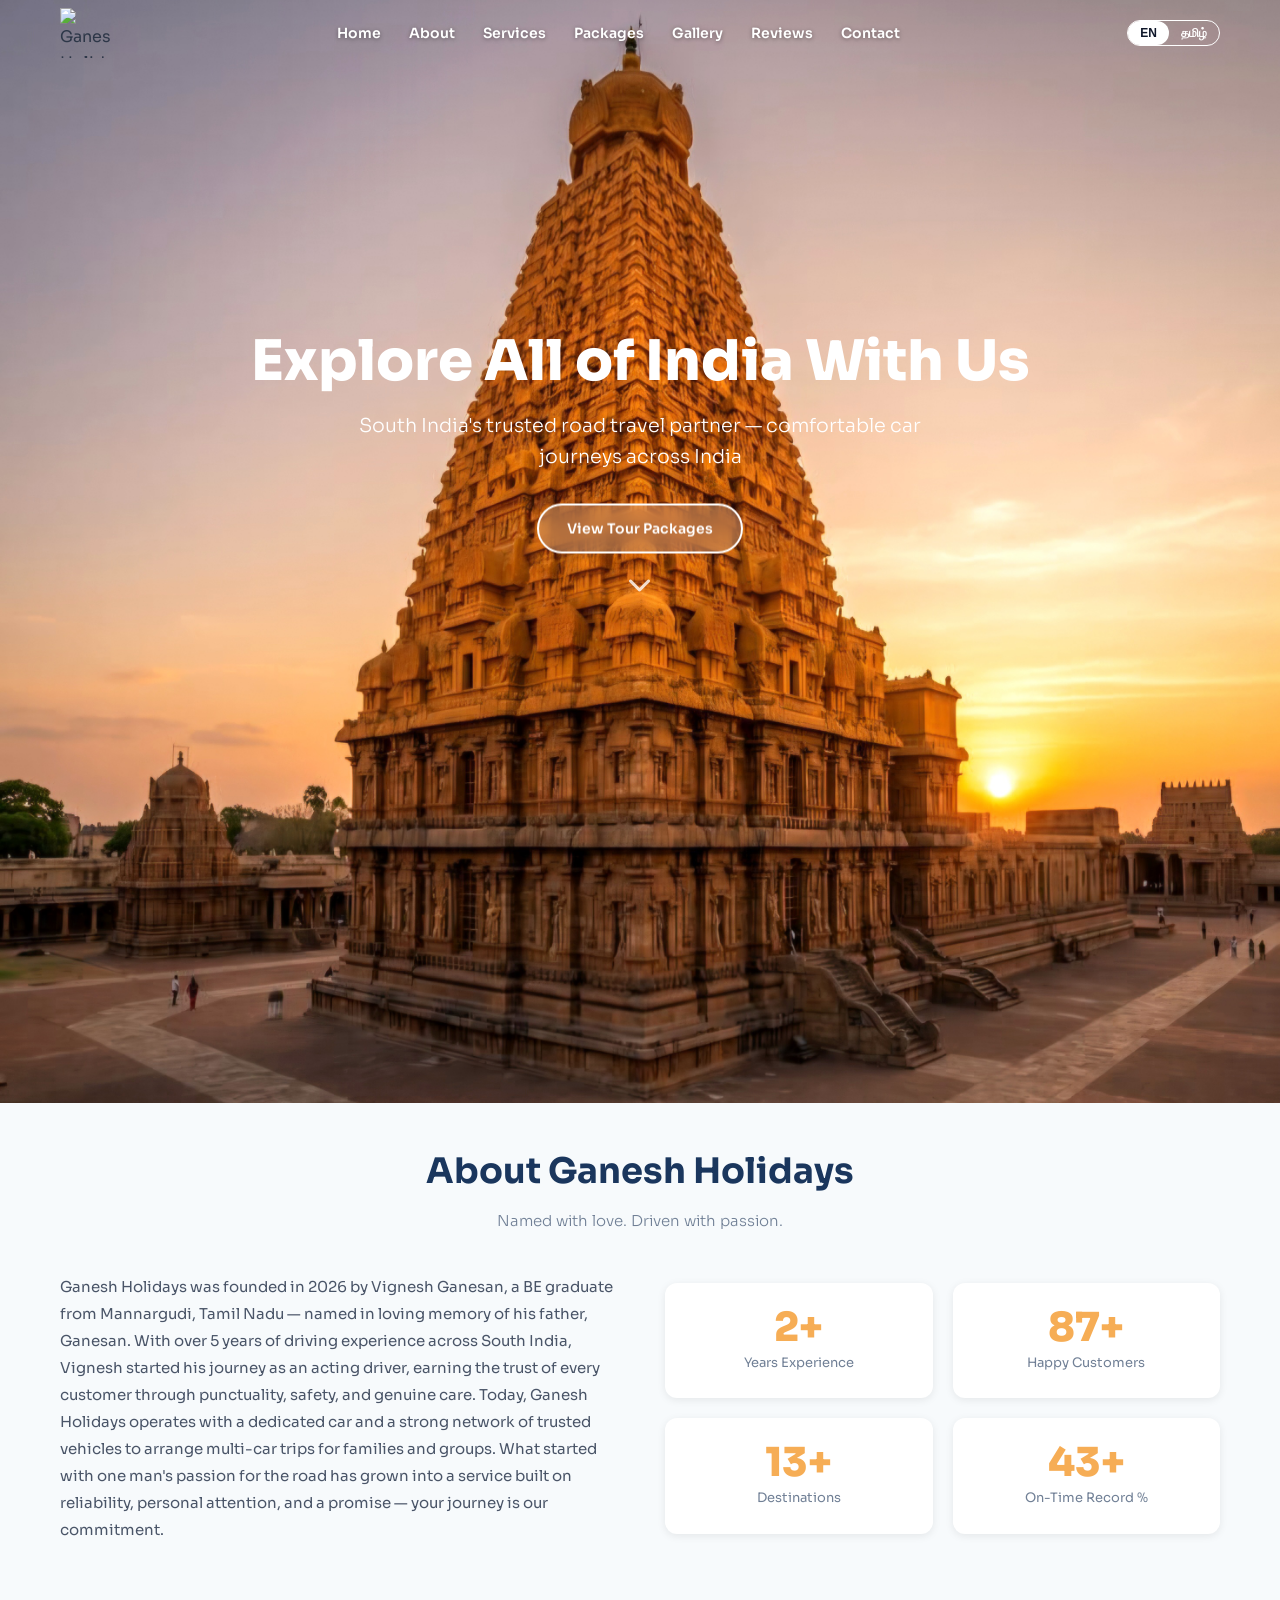
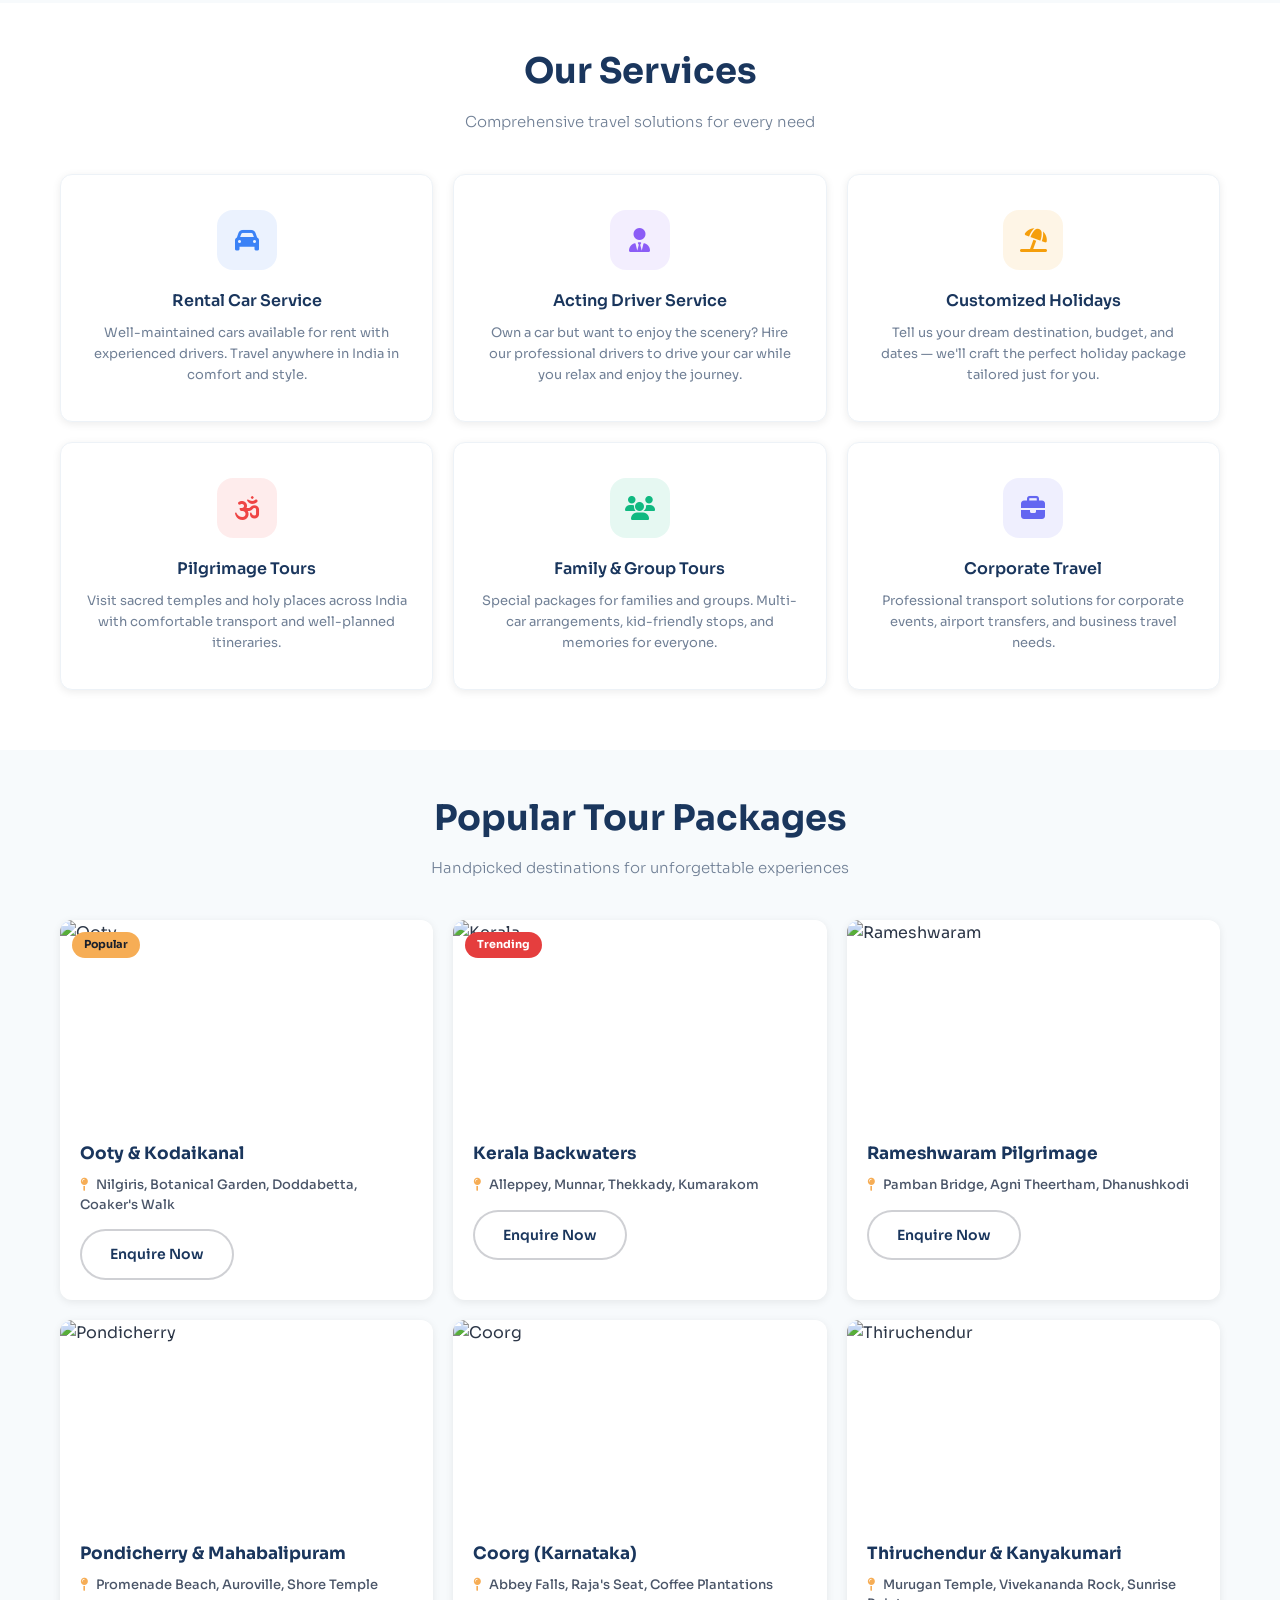
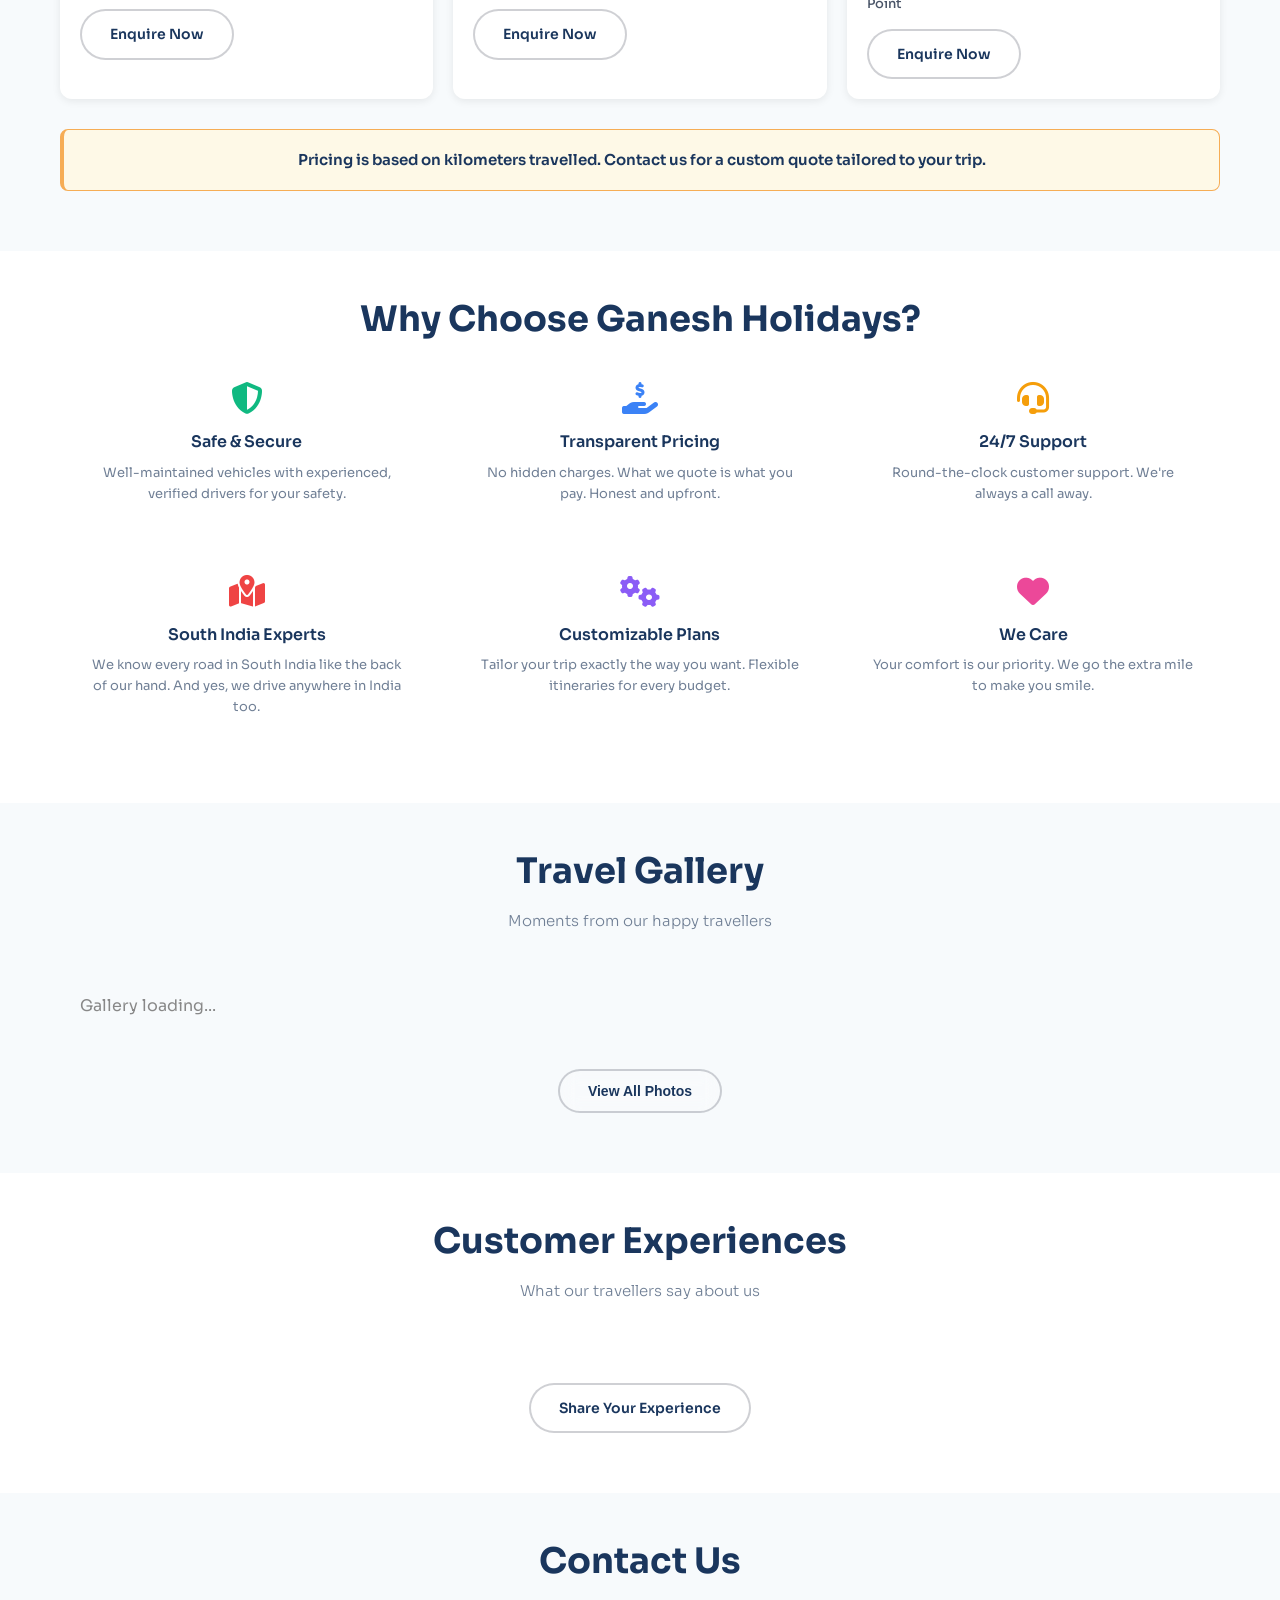
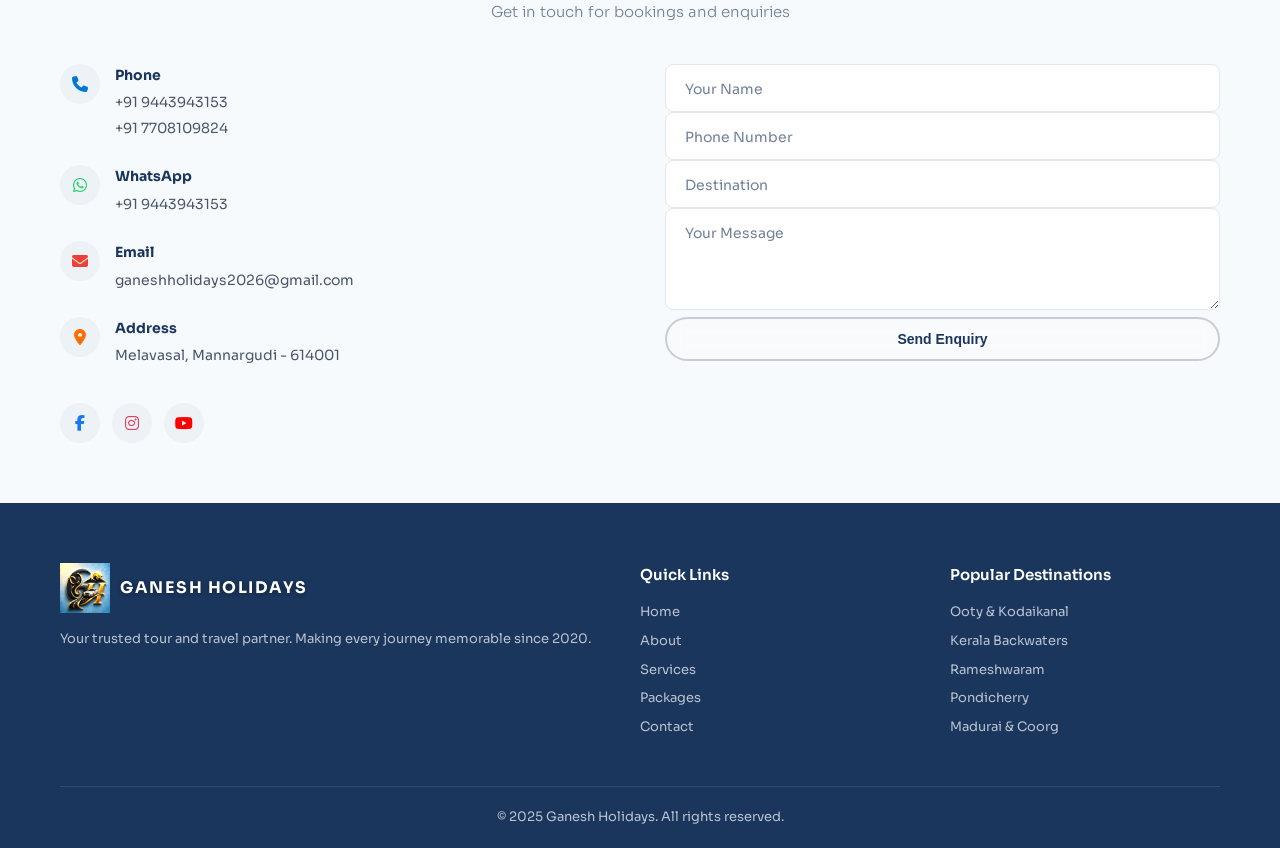
==== commit bff7532a: "pointed to logo.png and commented the text ganesh holidays since logo has it already" ====
--- a/index.html
+++ b/index.html
@@ -17,12 +17,14 @@
         <div class="nav-container">
             <a href="#home" class="nav-logo">
                 <div class="logo-icon">
-                    <img src="assets/logo.jpg" alt="Ganesh Holidays Logo" class="logo-img">
-                </div>
+                    <img src="assets/logo.png" alt="Ganesh Holidays Logo" class="logo-img">
+                </div>
+               <!--
                 <div class="logo-text">
                     <span class="logo-brand">GANESH HOLIDAYS</span>
                     <span class="logo-tagline" data-i18n="tagline">Your Journey, Our Commitment</span>
                 </div>
+            -->
             </a>
             <div class="nav-menu" id="navMenu">
                 <a href="#home" class="nav-link" data-i18n="nav.home">Home</a>
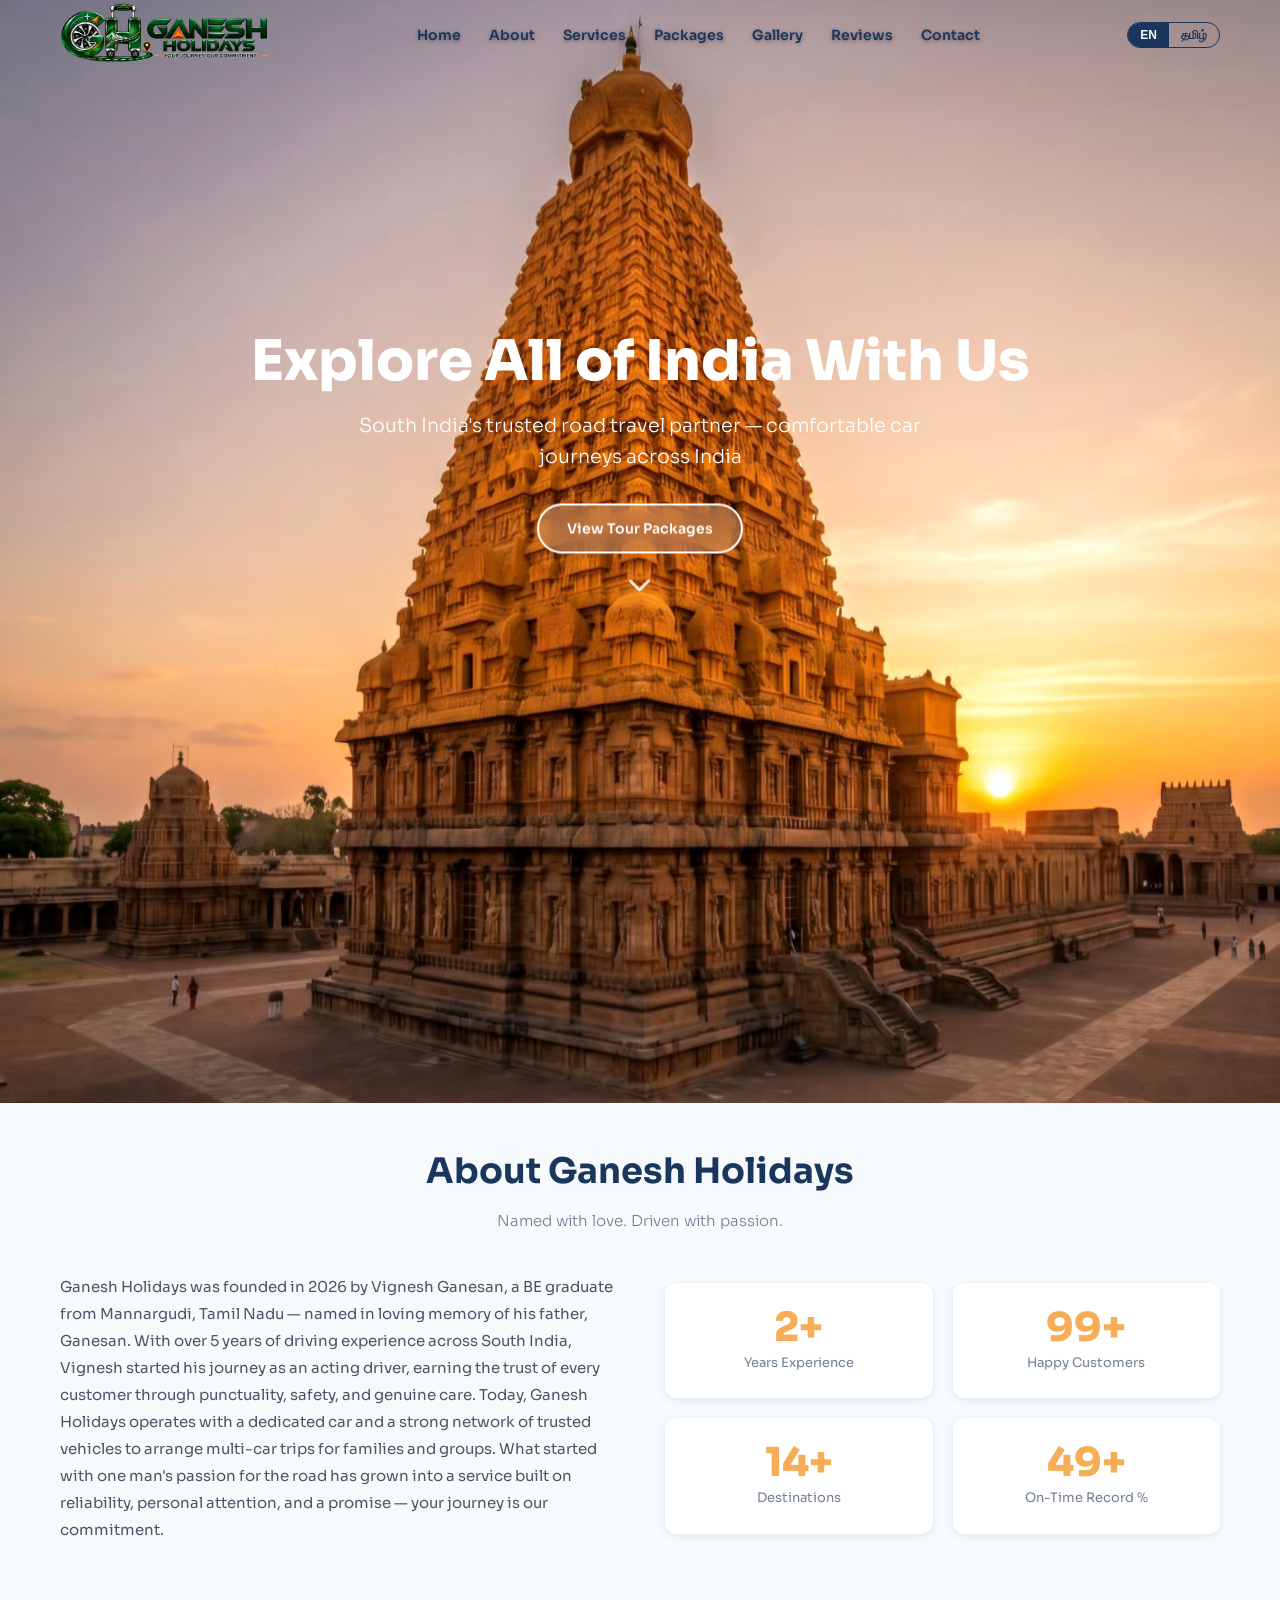
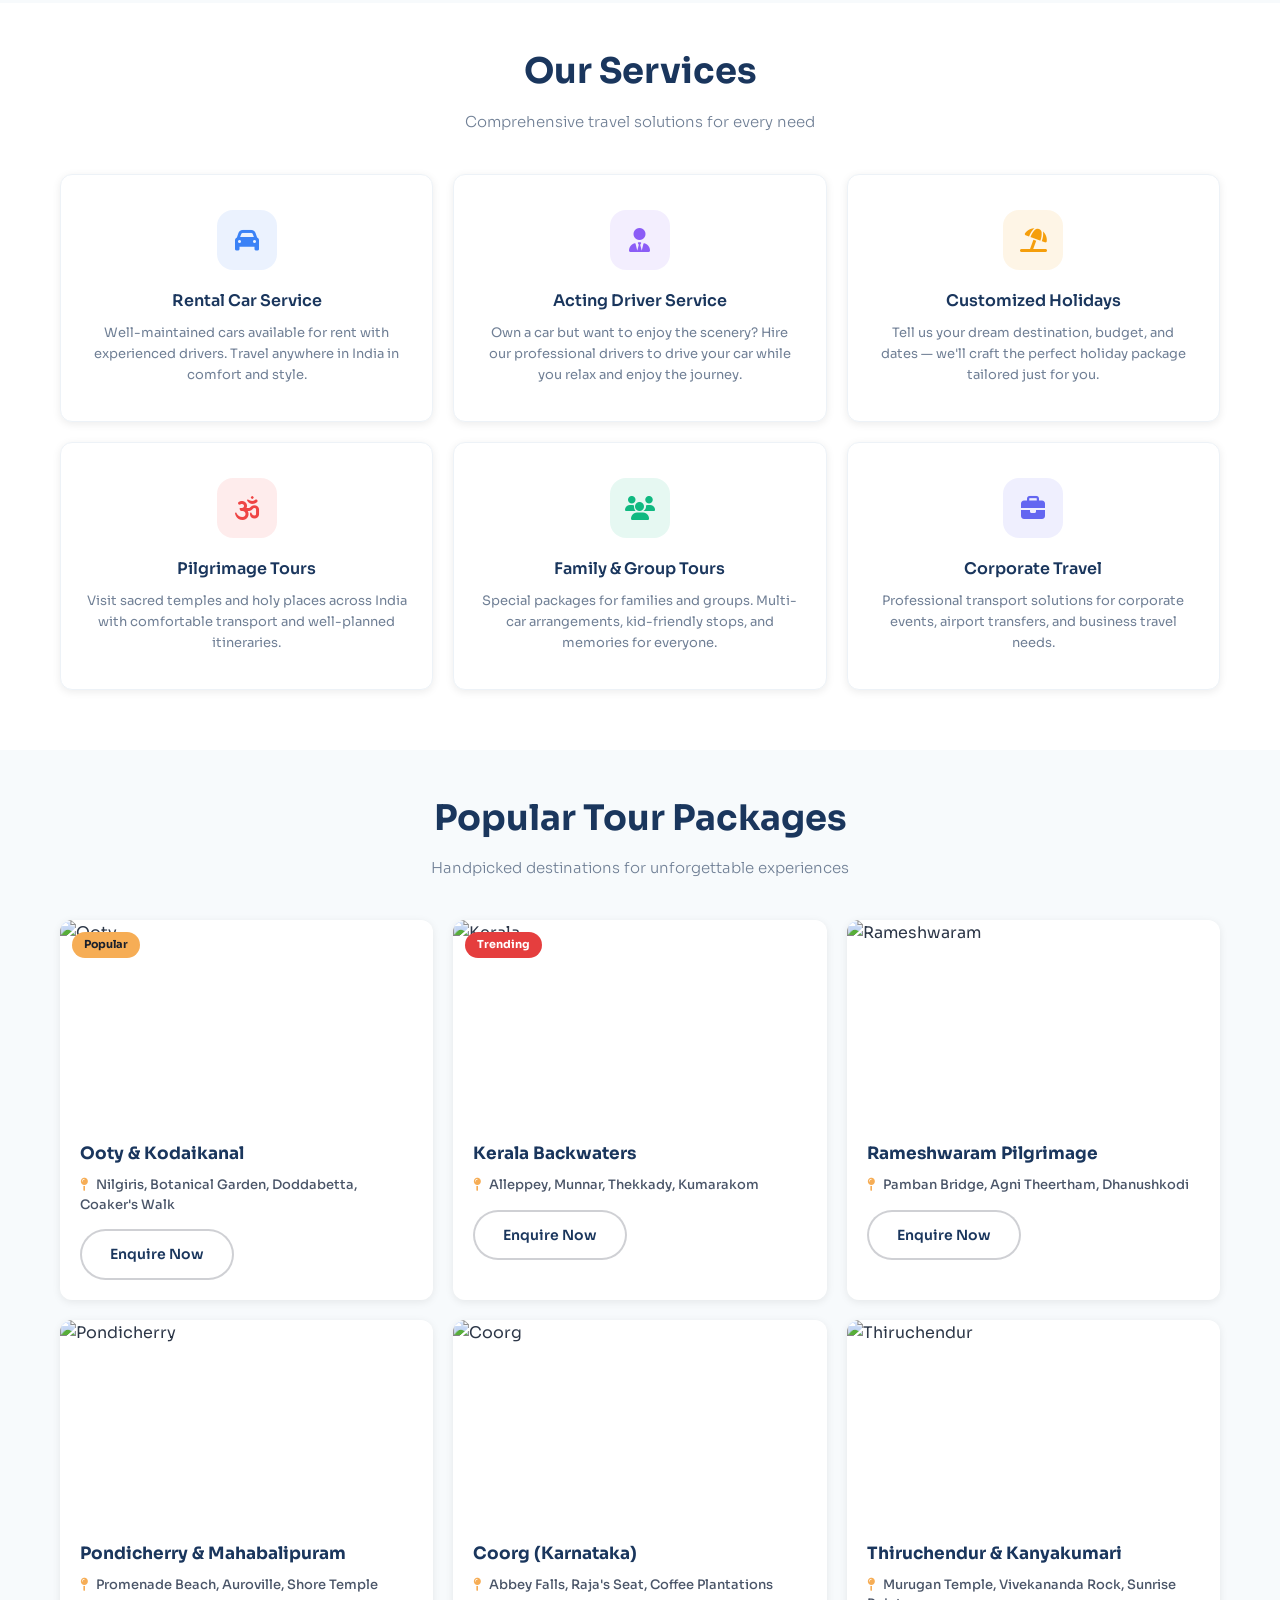
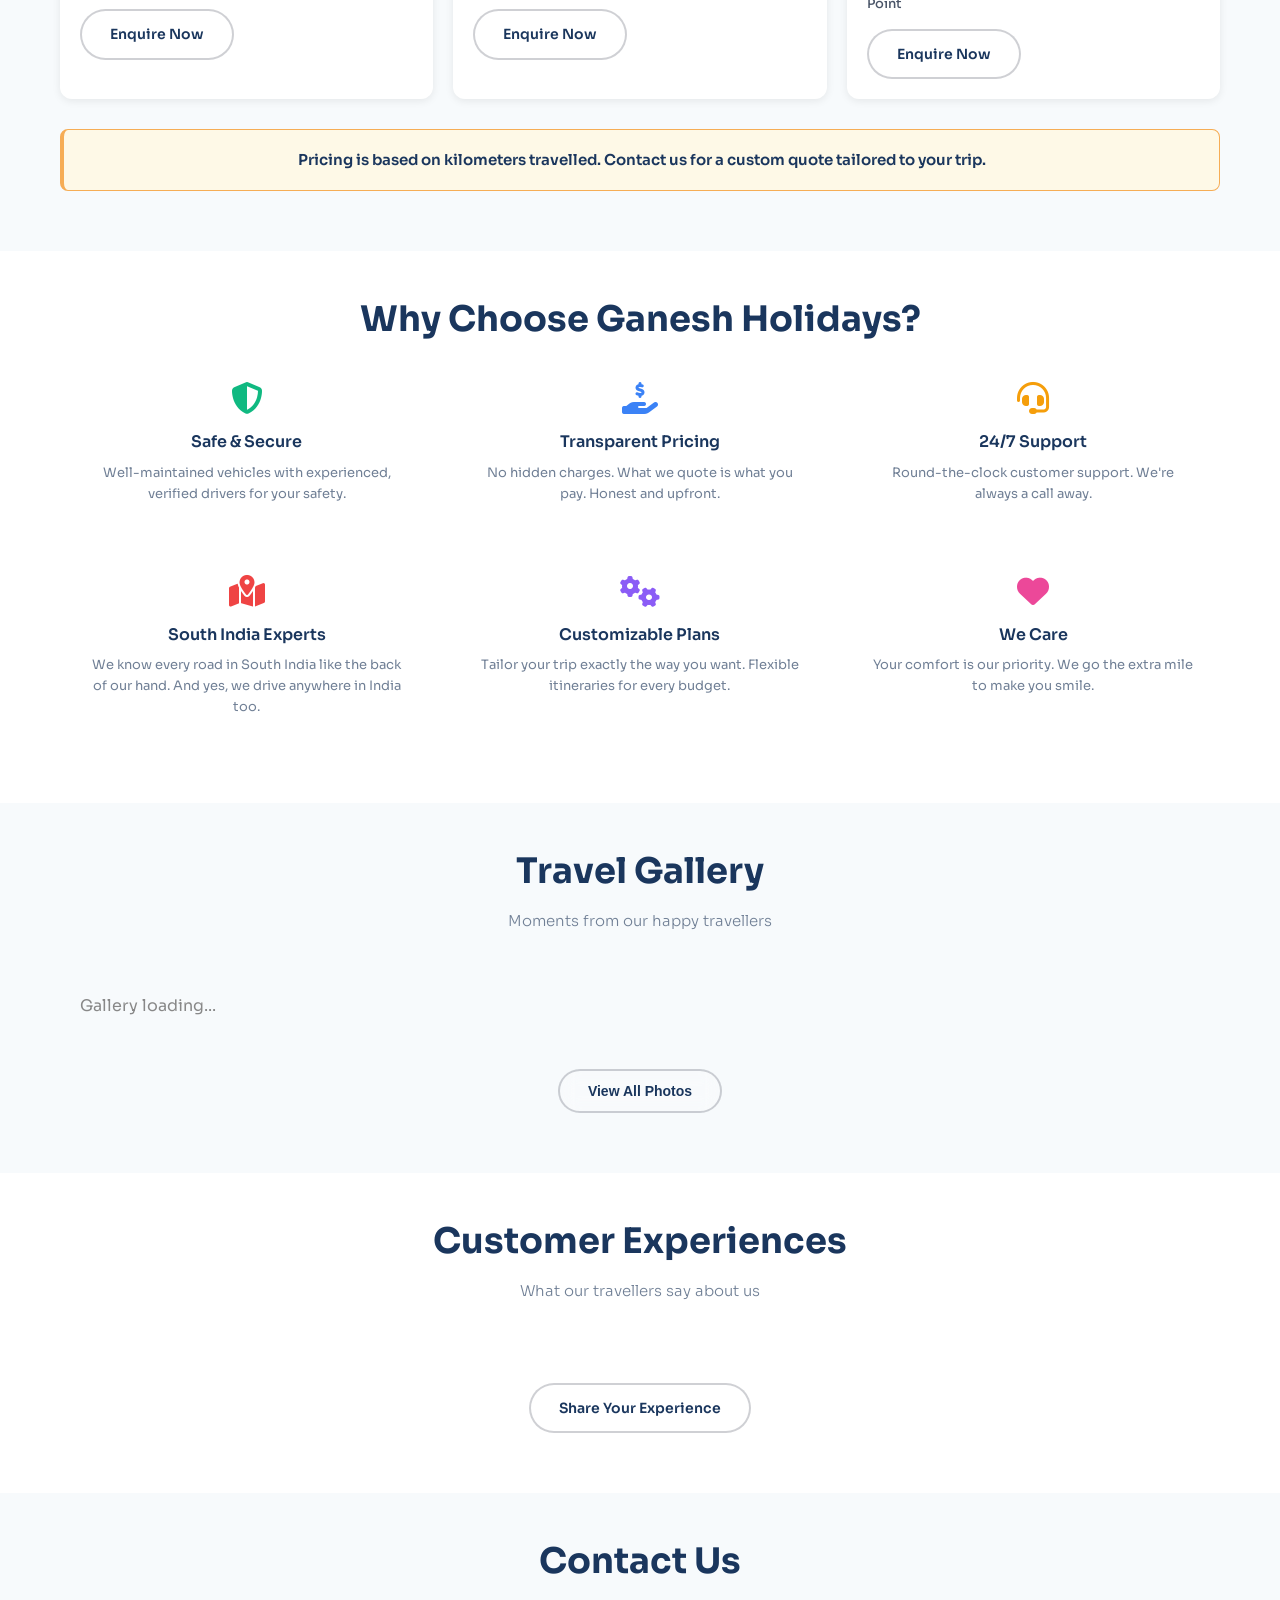
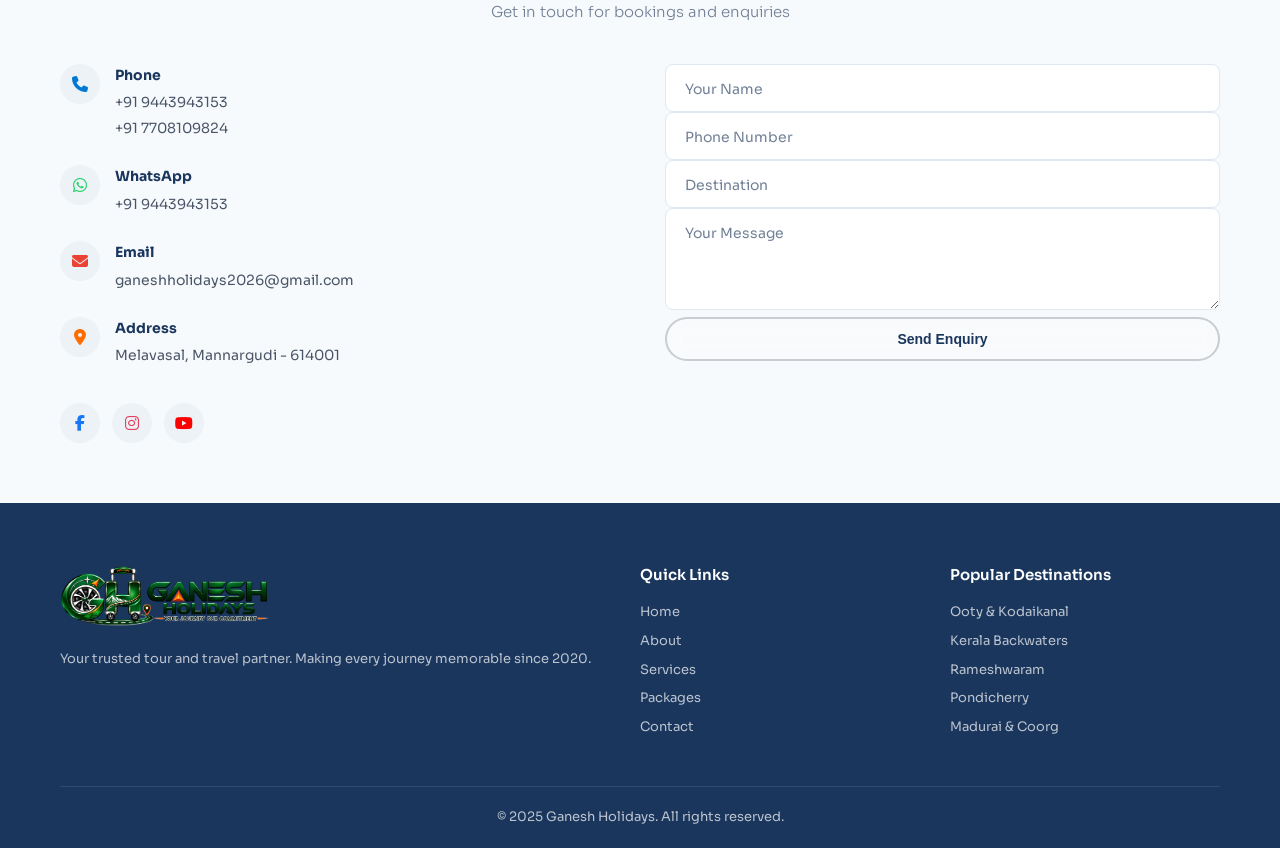
==== commit 7678d069: "Update index.html" ====
--- a/index.html
+++ b/index.html
@@ -387,11 +387,11 @@
                 <div class="footer-brand">
                     <div class="nav-logo">
                         <div class="logo-icon">
-                            <img src="assets/logo.jpg" alt="Ganesh Holidays Logo" class="logo-img logo-img-footer">
+                            <img src="assets/logo.png" alt="Ganesh Holidays Logo" class="logo-img logo-img-footer">
                         </div>
-                        <div class="logo-text">
+                   <!--     <div class="logo-text">
                             <span class="logo-brand" style="color:white">GANESH HOLIDAYS</span>
-                        </div>
+                        </div> -->
                     </div>
                 <p data-i18n="footer.desc">Your trusted tour and travel partner. Making every journey memorable since 2020.</p>
                 </div>
--- a/css/style.css
+++ b/css/style.css
@@ -85,7 +85,8 @@
 }
 
 .navbar.scrolled {
-    background: rgba(15, 23, 42, 0.95);
+    /*background: rgba(15, 23, 42, 0.95);      -- commented this dark navy blue*/ 
+    background: rgba(255,255,255,0.8); /* half-white */
     backdrop-filter: blur(12px);
     -webkit-backdrop-filter: blur(12px);
     box-shadow: 0 2px 20px rgba(0,0,0,0.3);
@@ -102,6 +103,7 @@
 
 .nav-container {
     max-width: 1200px;
+    height: 70px;          /* Fix header height */
     margin: 0 auto;
     padding: 8px 20px;
     display: flex;
@@ -118,20 +120,47 @@
 .logo-icon {
     position: relative;
     flex-shrink: 0;
-    width: 50px;
-    height: 50px;
+    /*width: 50px;
+    height: 50px; */
+    height: 100%;          /* Fill header height */
+    width: auto;           /* Scale proportionally */
+    display: flex;      /* ensures logo centers */
+    align-items: center;/* vertically centers logo */
     overflow: visible;
     border-radius: 0;
     background: none;
 }
 
 .logo-img {
-    width: 100%;
-    height: 100%;
+    /*width: 100%;
+    height: 100%;*/
+    max-height: 70px;      /* Logo fits neatly inside header */
+    width: auto;
     object-fit: contain;
     object-position: center center;
     border-radius: 0;
     background: none;
+}
+
+/* Mobile navbar + logo adjustments */
+@media (max-width: 768px) {
+    .nav-container {
+        height: 60px;          /* Fix header height smaller on mobile */
+        padding: 6px 15px;     /* Reduce padding for compact fit */
+    }
+
+    .logo-icon {
+        height: 100%;          /* Fill header height */
+        width: auto;
+        display: flex;
+        align-items: center;   /* Center logo vertically */
+    }
+
+    .logo-img {
+        max-height: 40px;      /* Smaller logo for mobile */
+        width: auto;
+        object-fit: contain;
+    }
 }
 
 .logo-img-footer {
@@ -170,7 +199,7 @@
 .nav-link {
     font-size: 14px;
     font-weight: 600;
-    color: #ffffff;
+    color: #1a365d;          /* Dark blue for contrast  color: #ffffff; */
     transition: var(--transition);
     position: relative;
     text-shadow: 0 1px 4px rgba(0, 0, 0, 0.4);
@@ -203,29 +232,28 @@
 
 .lang-toggle {
     display: flex;
-    background: transparent;
-    border: 1px solid #ffffff;
-    border-radius: 20px;
-    padding: 0px;
+    border: 1px solid #1a365d;   /* dark blue outline */
+    border-radius: 20px;         /* single oval shape */
+    overflow: hidden;            /* keeps children inside the oval */
+    background: transparent;     /* matches header background */
 }
 
 .lang-btn {
-    border: none;
+    flex: 1;                     /* equal width for both buttons */
+    border: none;                /* remove individual borders */
+    border-radius: 0;            /* no rounded corners on each button */
     background: transparent;
     padding: 5px 12px;
-    border-radius: 18px;
     font-size: 12px;
+    font-weight: 600;
+    color: #1a365d;              /* dark blue text */
     cursor: pointer;
     transition: var(--transition);
-    font-weight: 600;
-    color: #ffffff;
 }
 
 .lang-btn.active {
-    background: #ffffff;
-    color: #0f172a;
-    border: none;
-    border-radius: 18px;
+    background: #1a365d;         /* active button filled */
+    color: #ffffff;              /* white text when active */
 }
 
 .nav-hamburger {
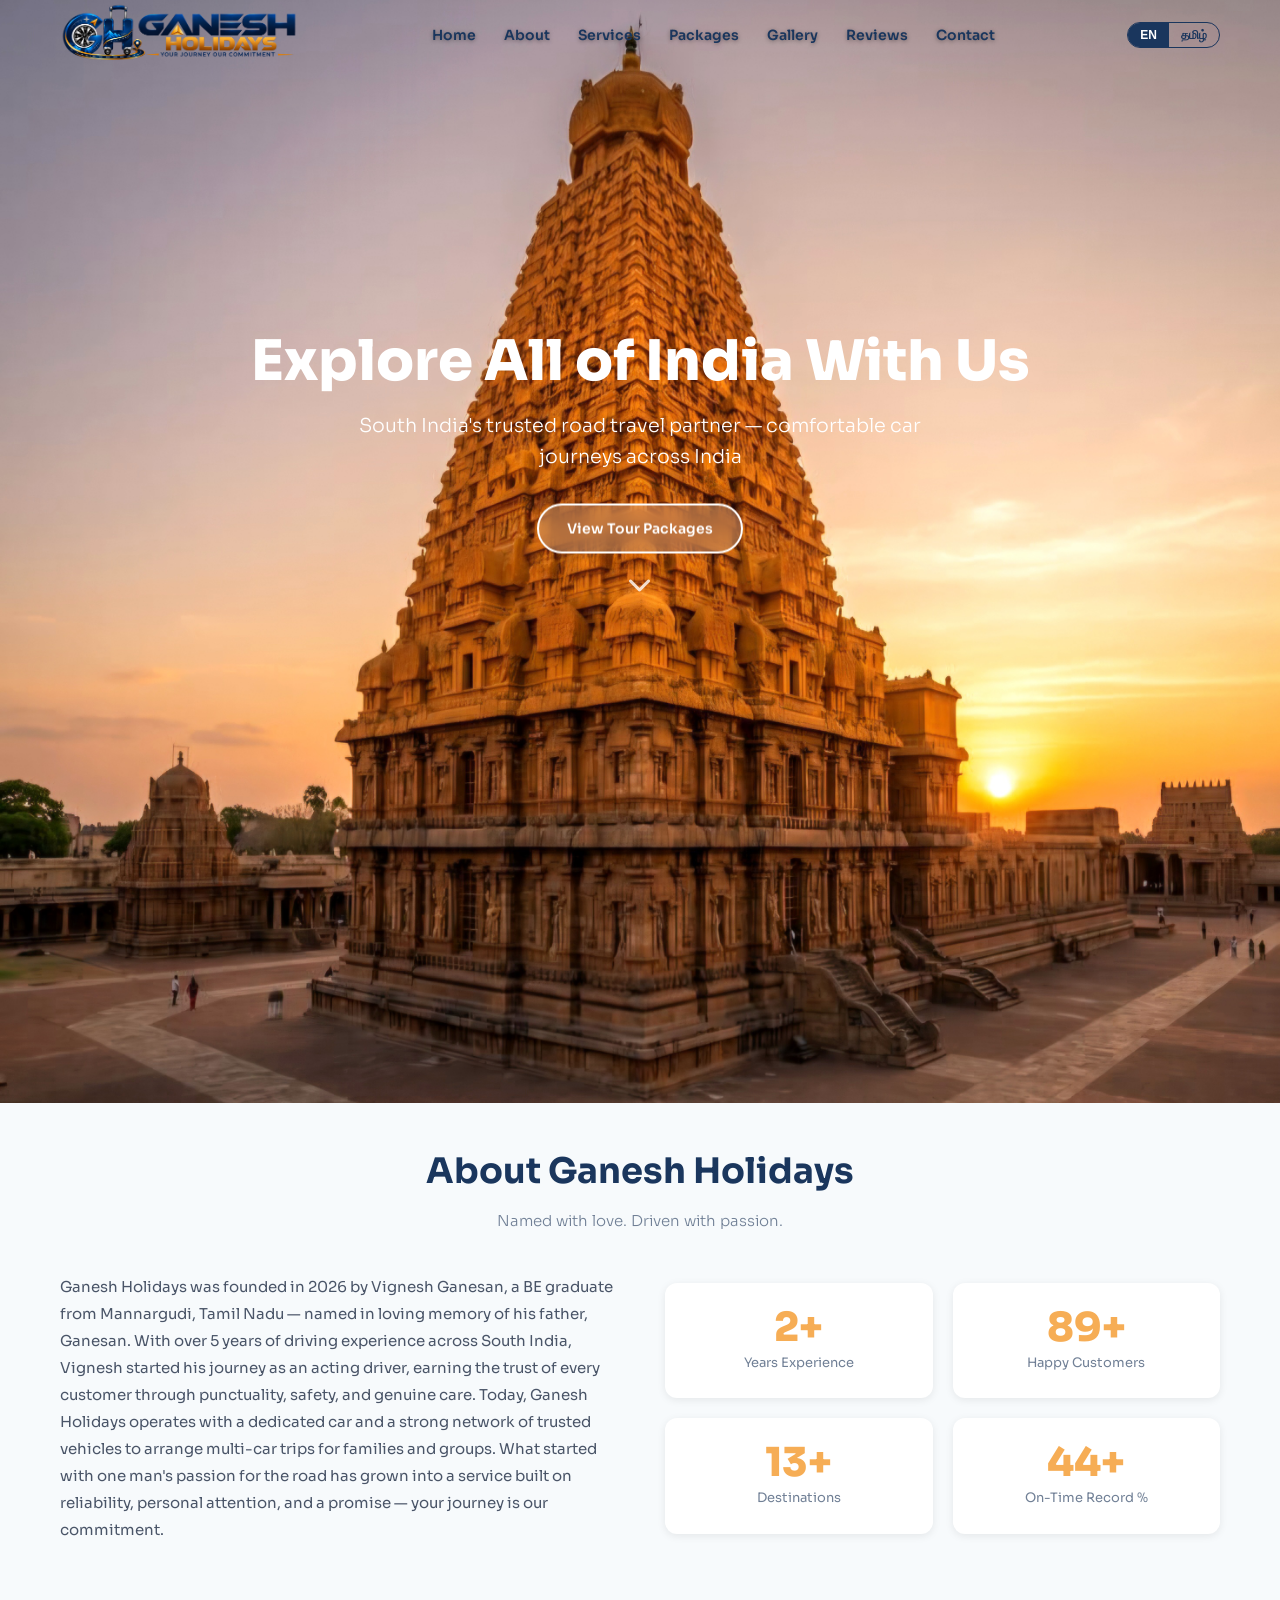
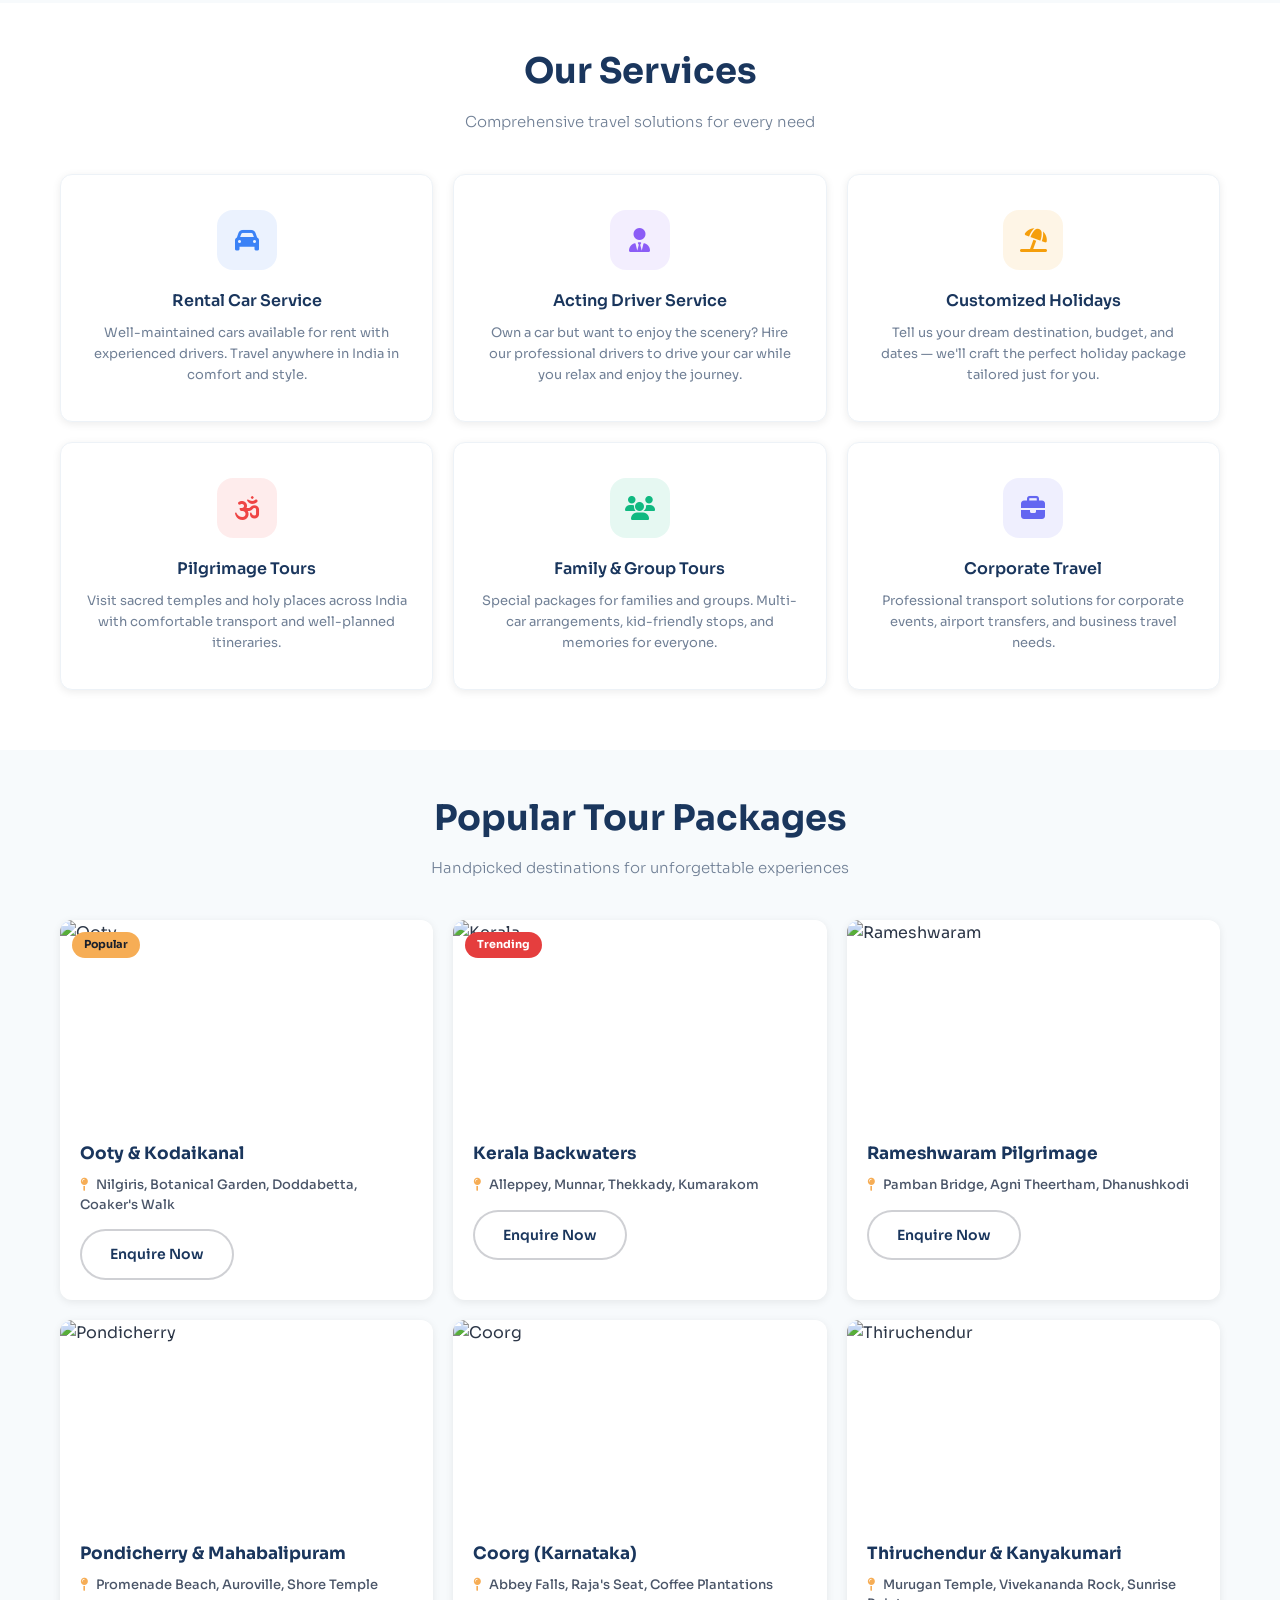
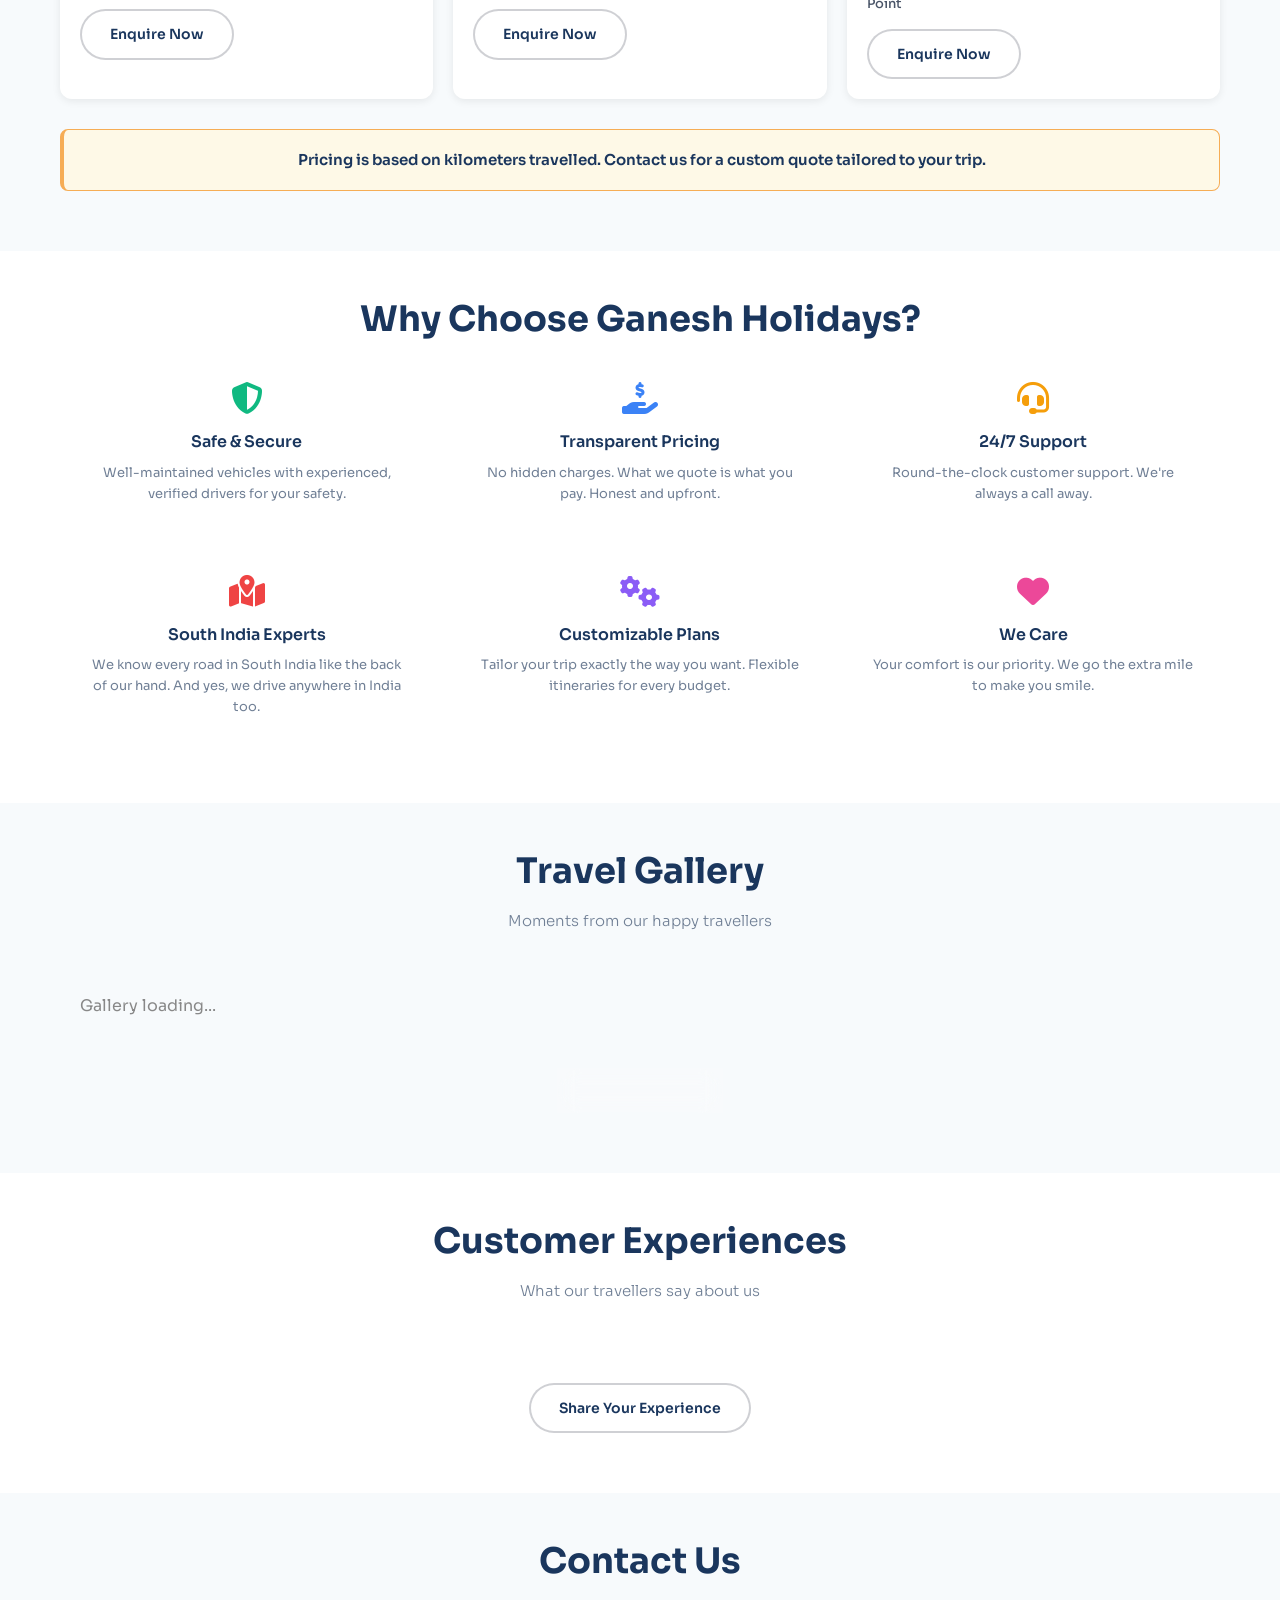
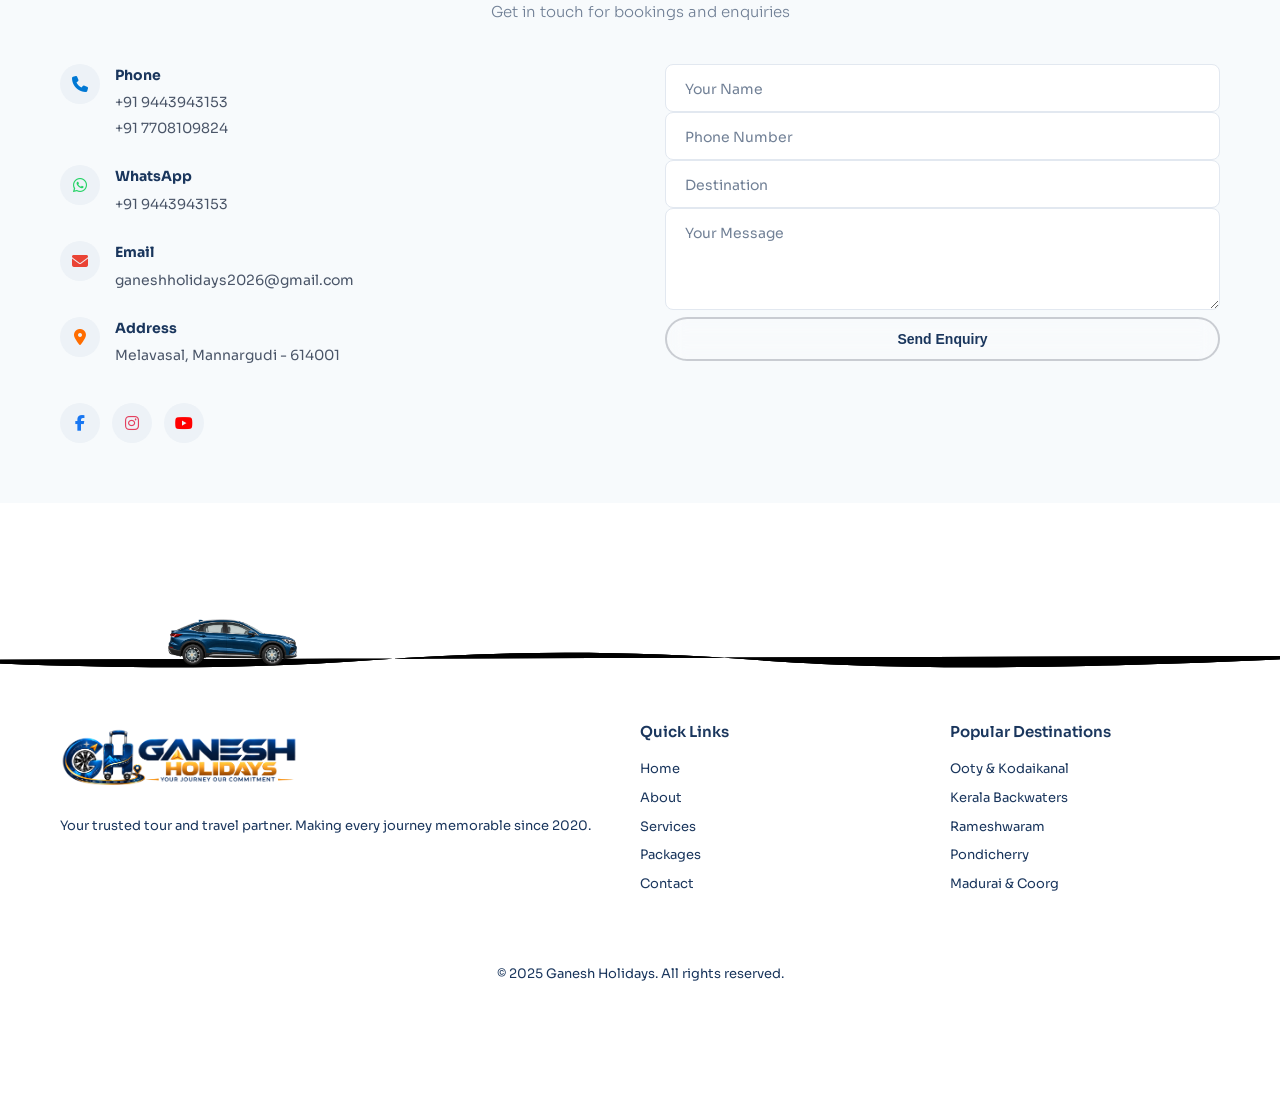
==== commit 1da4cdad: "Add files via upload" ====
--- a/index.html
+++ b/index.html
@@ -382,7 +382,99 @@
 
     <!-- Footer -->
     <footer class="footer">
-        <div class="container">
+        <div class="footer-road-scene" aria-hidden="true">
+    <svg viewBox="0 0 1200 140" preserveAspectRatio="none" role="presentation">
+        <path id="footerTravelPath"
+              d="M-70 91 C110 100 225 100 350 91 S585 82 710 91 S990 101 1270 87"
+              fill="none" />
+
+        <path class="footer-road-edge"
+              d="M-70 91 C110 100 225 100 350 91 S585 82 710 91 S990 101 1270 87" />
+        <path class="footer-road-surface"
+              d="M-70 91 C110 100 225 100 350 91 S585 82 710 91 S990 101 1270 87" />
+        <path class="footer-road-centerline"
+              d="M-70 91 C110 100 225 100 350 91 S585 82 710 91 S990 101 1270 87" />
+
+        <g class="footer-road-car">
+            <animateMotion dur="24s" repeatCount="indefinite" rotate="0"
+                           keyTimes="0;.40;.42;1"
+                           keyPoints="0;1;1;1"
+                           calcMode="linear">
+                <mpath href="#footerTravelPath" />
+            </animateMotion>
+            <animate attributeName="opacity" dur="24s" repeatCount="indefinite"
+                     values="1;1;0;0" keyTimes="0;.39;.42;1" />
+
+            <image href="assets/footer-car-real.png"
+                   x="-74" y="-49" width="148" height="49"
+                   preserveAspectRatio="xMidYMax meet" />
+
+            <g class="footer-car-wheel-overlay" transform="translate(-41 -11)">
+                <circle r="5.5" fill="#242c32" stroke="#11191e" stroke-width=".5" />
+                <circle r="4.65" fill="#4d5c64" stroke="#c5d0ce" stroke-width=".45" />
+                <g class="footer-car-spokes" fill="#d9dfdb" stroke="#87969a" stroke-width=".25">
+                    <path d="M-.55-4 .55-4 .8-1 .3 0-.3 0-.8-1Z" />
+                    <path d="M-.55-4 .55-4 .8-1 .3 0-.3 0-.8-1Z" transform="rotate(60)" />
+                    <path d="M-.55-4 .55-4 .8-1 .3 0-.3 0-.8-1Z" transform="rotate(120)" />
+                    <path d="M-.55-4 .55-4 .8-1 .3 0-.3 0-.8-1Z" transform="rotate(180)" />
+                    <path d="M-.55-4 .55-4 .8-1 .3 0-.3 0-.8-1Z" transform="rotate(240)" />
+                    <path d="M-.55-4 .55-4 .8-1 .3 0-.3 0-.8-1Z" transform="rotate(300)" />
+                </g>
+                <circle r="1.05" fill="#d4ba87" stroke="#f1e5cc" stroke-width=".35" />
+            </g>
+
+            <g class="footer-car-wheel-overlay" transform="translate(34 -11)">
+                <circle r="5.5" fill="#242c32" stroke="#11191e" stroke-width=".5" />
+                <circle r="4.65" fill="#4d5c64" stroke="#c5d0ce" stroke-width=".45" />
+                <g class="footer-car-spokes" fill="#d9dfdb" stroke="#87969a" stroke-width=".25">
+                    <path d="M-.55-4 .55-4 .8-1 .3 0-.3 0-.8-1Z" />
+                    <path d="M-.55-4 .55-4 .8-1 .3 0-.3 0-.8-1Z" transform="rotate(60)" />
+                    <path d="M-.55-4 .55-4 .8-1 .3 0-.3 0-.8-1Z" transform="rotate(120)" />
+                    <path d="M-.55-4 .55-4 .8-1 .3 0-.3 0-.8-1Z" transform="rotate(180)" />
+                    <path d="M-.55-4 .55-4 .8-1 .3 0-.3 0-.8-1Z" transform="rotate(240)" />
+                    <path d="M-.55-4 .55-4 .8-1 .3 0-.3 0-.8-1Z" transform="rotate(300)" />
+                </g>
+                <circle r="1.05" fill="#d4ba87" stroke="#f1e5cc" stroke-width=".35" />
+            </g>
+        </g>
+
+        <g class="footer-road-suitcase">
+            <animateMotion dur="24s" repeatCount="indefinite" rotate="0"
+                           keyTimes="0;.40;.97;1"
+                           keyPoints="0;0;1;1"
+                           calcMode="linear">
+                <mpath href="#footerTravelPath" />
+            </animateMotion>
+            <animate attributeName="opacity" dur="24s" repeatCount="indefinite"
+                     values="0;0;1;1;0" keyTimes="0;.39;.40;.97;1" />
+
+            <image href="assets/footer-suitcase-real.png"
+                   x="-23" y="-69" width="46" height="69"
+                   preserveAspectRatio="xMidYMax meet" />
+
+            <g class="footer-case-wheel-overlay" transform="translate(-14 -5)">
+                <circle r="2.65" fill="#22292d" stroke="#11171a" stroke-width=".3" />
+                <circle r="2.05" fill="#59636a" stroke="#d9d4c9" stroke-width=".3" />
+                <g class="footer-case-spokes" stroke="#e3e1d9" stroke-width=".35" stroke-linecap="round">
+                    <path d="M0-.35V-1.75M0 .35V1.75M-.35 0H-1.75M.35 0H1.75" />
+                    <path d="m-.25-.25-1-1m1.5 1.5 1 1m0-1.5-1 1m-1.5.5 1-1" />
+                </g>
+                <circle r=".55" fill="#d3b77d" />
+            </g>
+
+            <g class="footer-case-wheel-overlay" transform="translate(10 -5)">
+                <circle r="2.65" fill="#22292d" stroke="#11171a" stroke-width=".3" />
+                <circle r="2.05" fill="#59636a" stroke="#d9d4c9" stroke-width=".3" />
+                <g class="footer-case-spokes" stroke="#e3e1d9" stroke-width=".35" stroke-linecap="round">
+                    <path d="M0-.35V-1.75M0 .35V1.75M-.35 0H-1.75M.35 0H1.75" />
+                    <path d="m-.25-.25-1-1m1.5 1.5 1 1m0-1.5-1 1m-1.5.5 1-1" />
+                </g>
+                <circle r=".55" fill="#d3b77d" />
+            </g>
+        </g>
+    </svg>
+</div>
+		<div class="container">
             <div class="footer-grid">
                 <div class="footer-brand">
                     <div class="nav-logo">
--- a/css/style.css
+++ b/css/style.css
@@ -134,7 +134,7 @@
 .logo-img {
     /*width: 100%;
     height: 100%;*/
-    max-height: 70px;      /* Logo fits neatly inside header */
+    max-height: 80px;      /* Logo fits neatly inside header */
     width: auto;
     object-fit: contain;
     object-position: center center;
@@ -157,7 +157,7 @@
     }
 
     .logo-img {
-        max-height: 40px;      /* Smaller logo for mobile */
+        max-height: 65px;      /* Smaller logo for mobile */
         width: auto;
         object-fit: contain;
     }
@@ -1445,8 +1445,8 @@
 
 /* === FOOTER === */
 .footer {
-    background: var(--blue-dark);
-    color: rgba(255,255,255,0.7);
+    background: rgba(255,255,255,0.8); /* half-white */  /* var(--blue-dark); */
+    color: var(--blue-dark); /* dark text for contrast color: rgba(255,255,255,0.7); */
     padding: 60px 0 20px;
 }
 
@@ -1464,7 +1464,7 @@
 }
 
 .footer-links h4 {
-    color: white;
+    color: var(--blue-dark); /*color: white;*/
     font-size: 15px;
     margin-bottom: 15px;
     font-weight: 600;
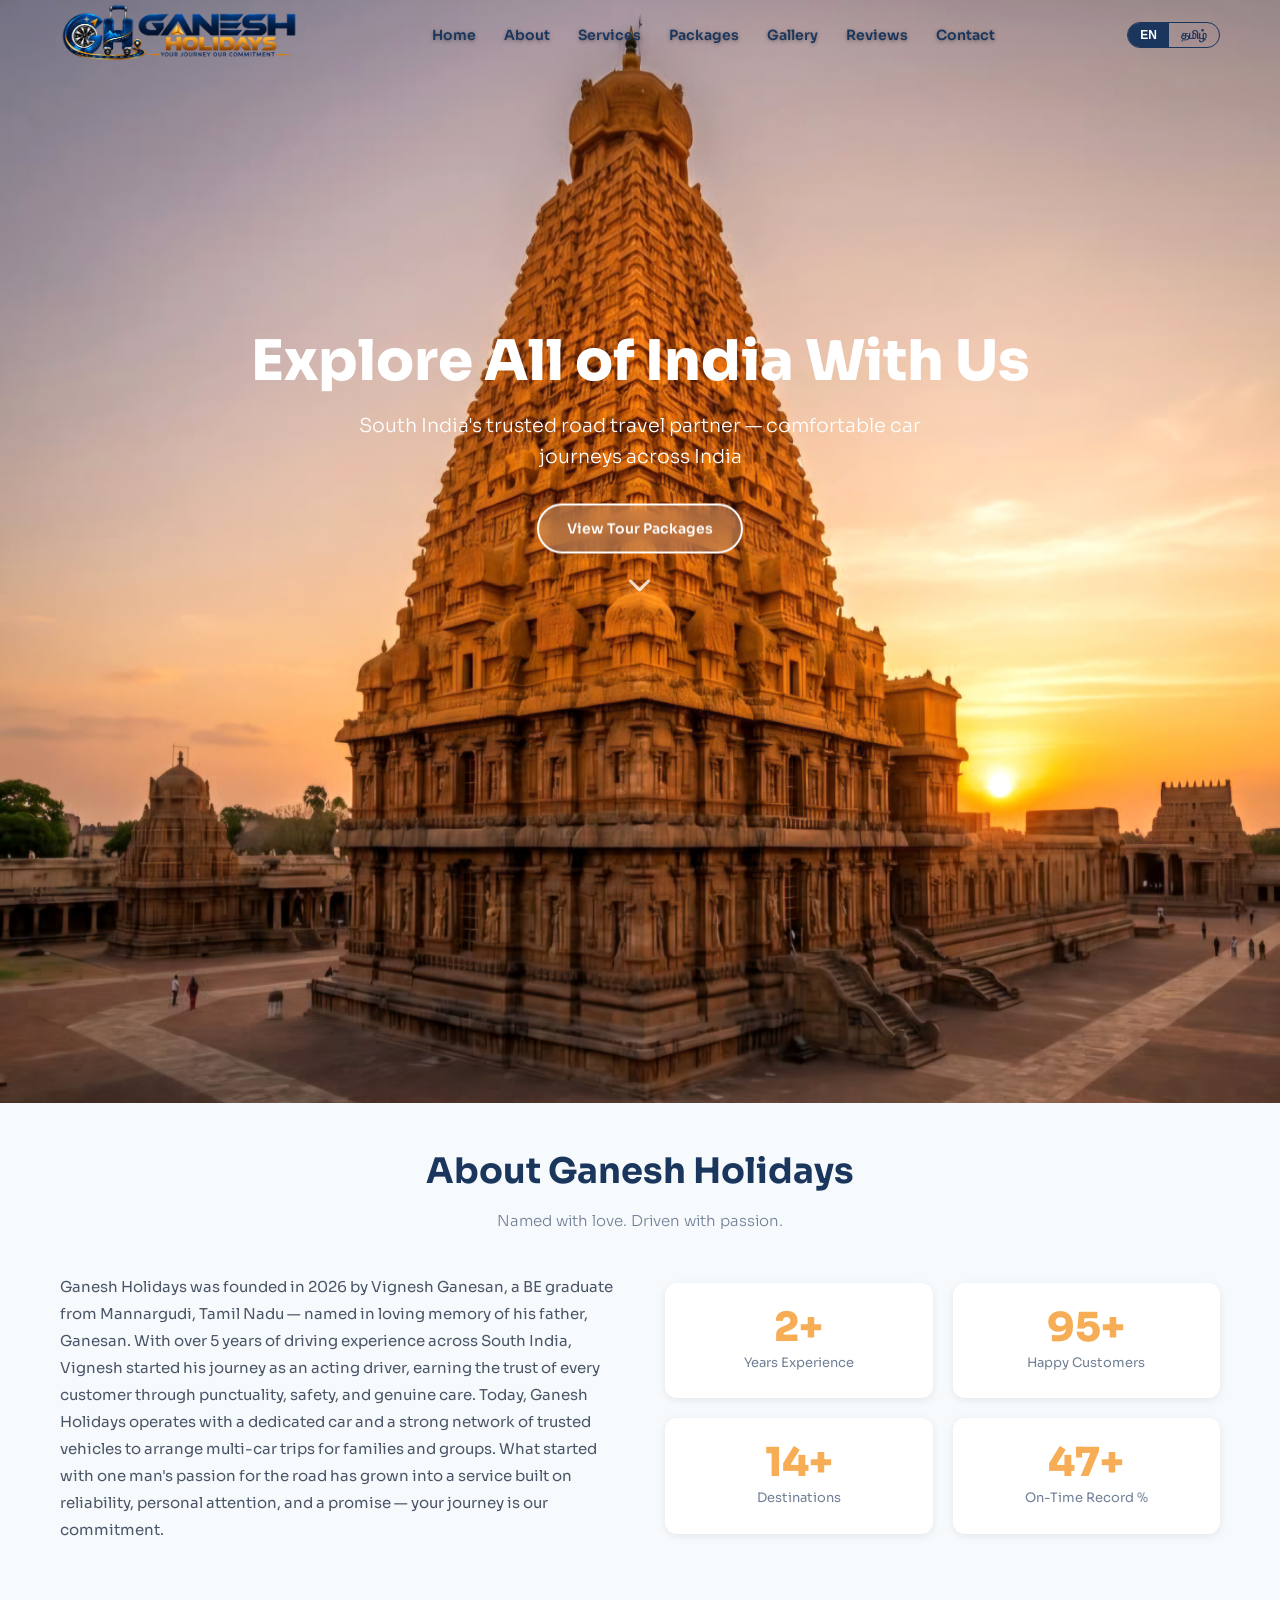
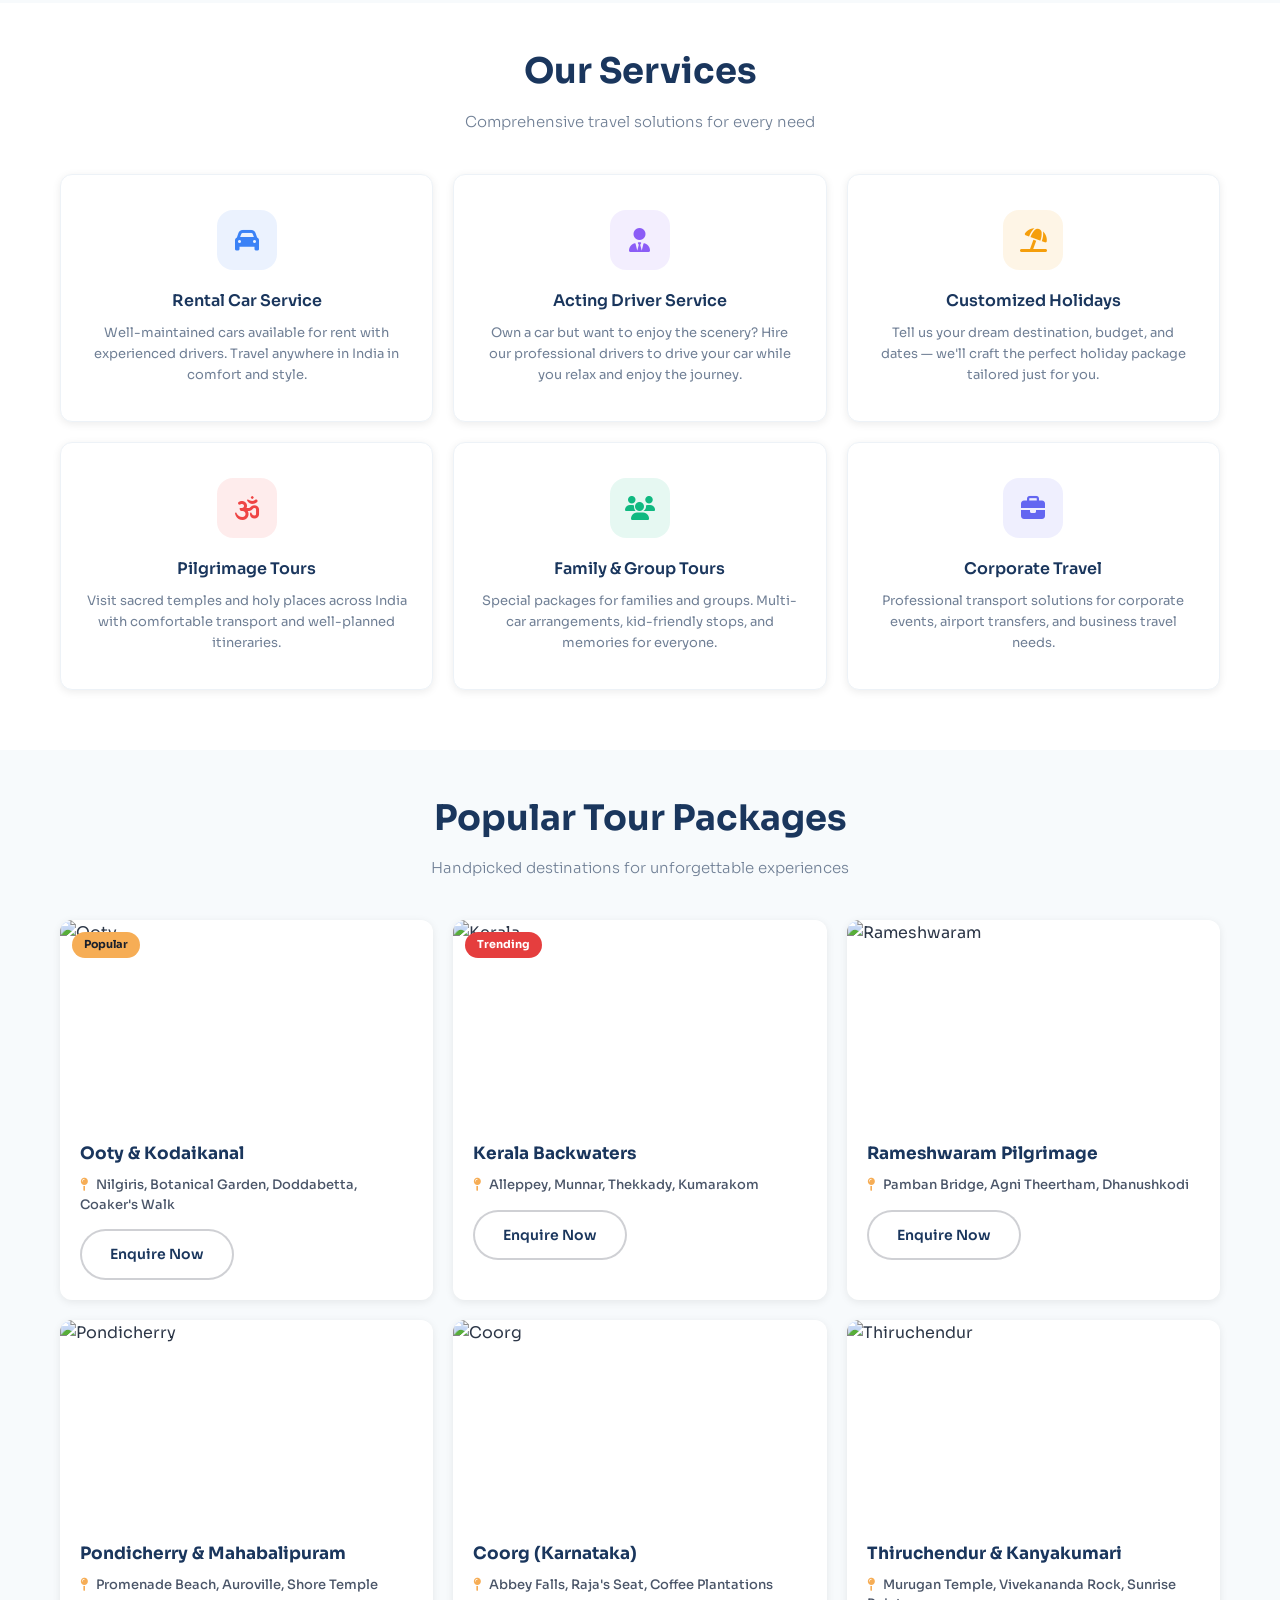
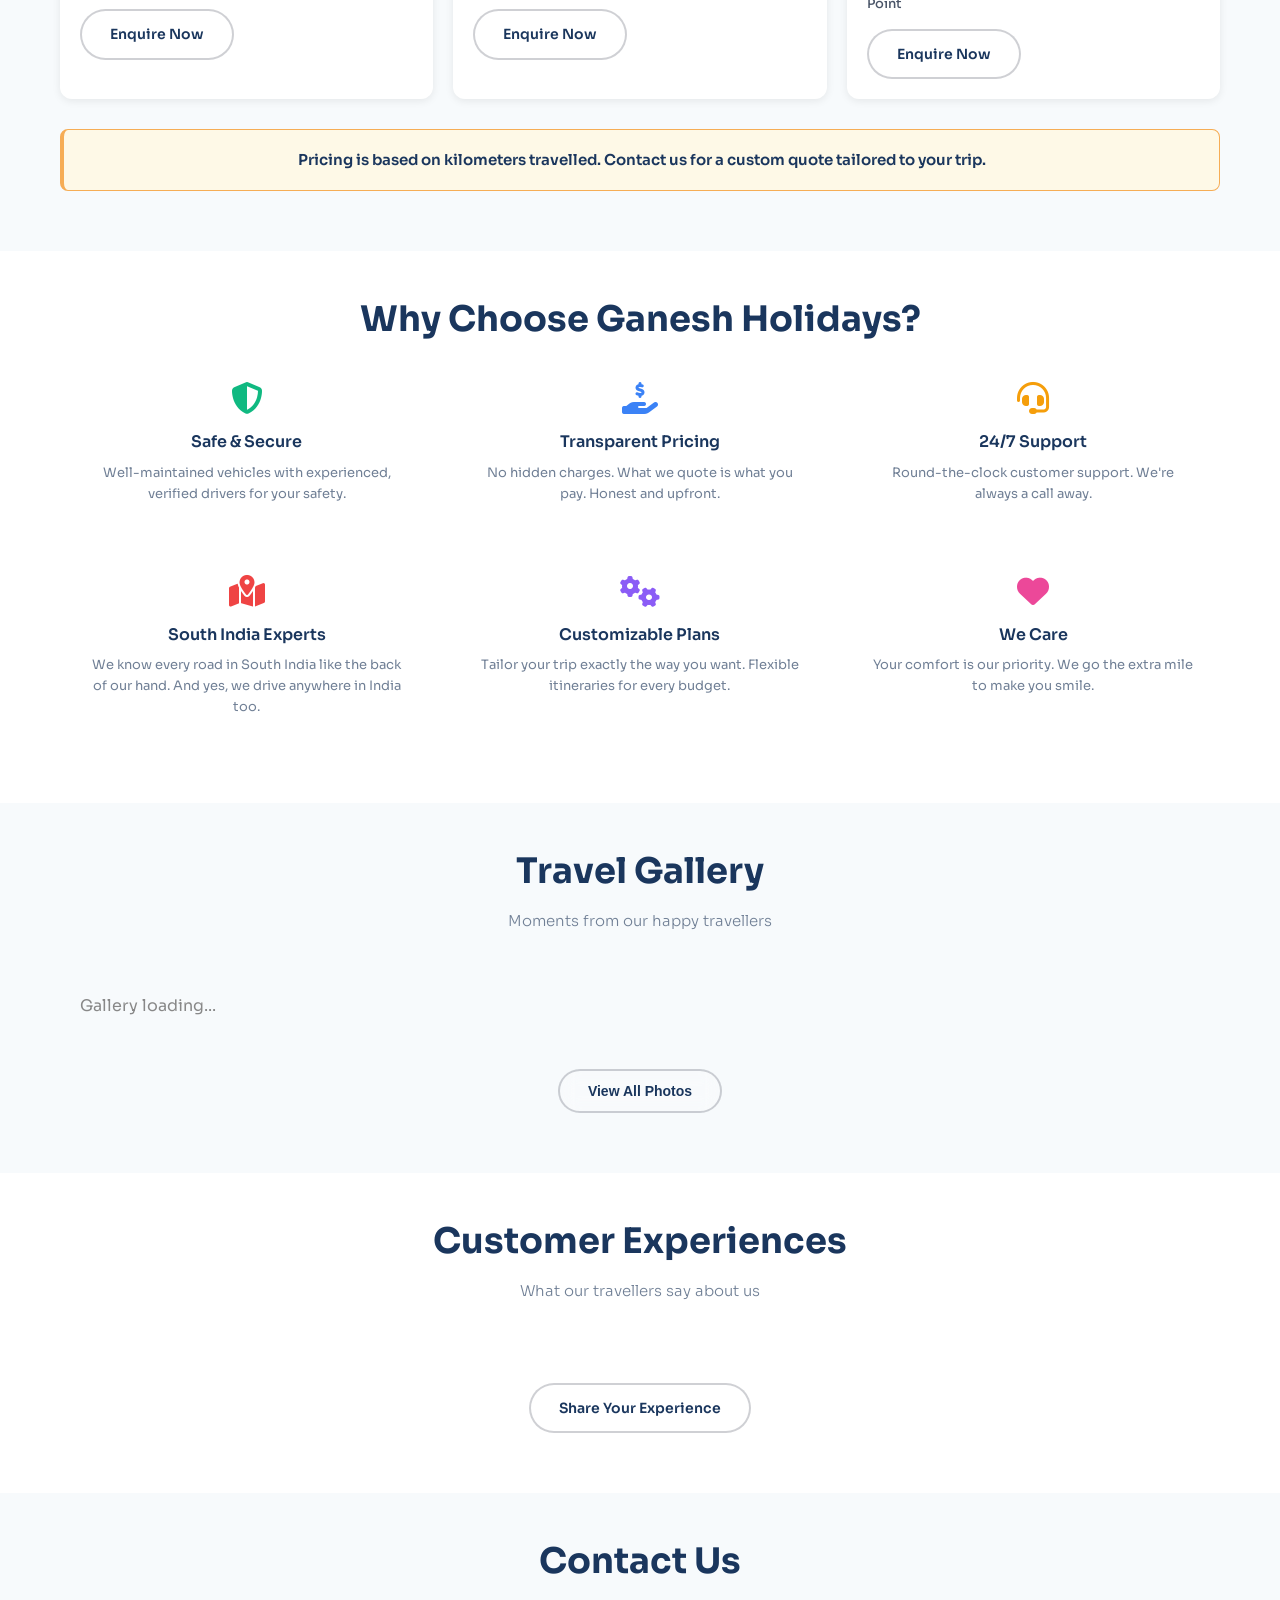
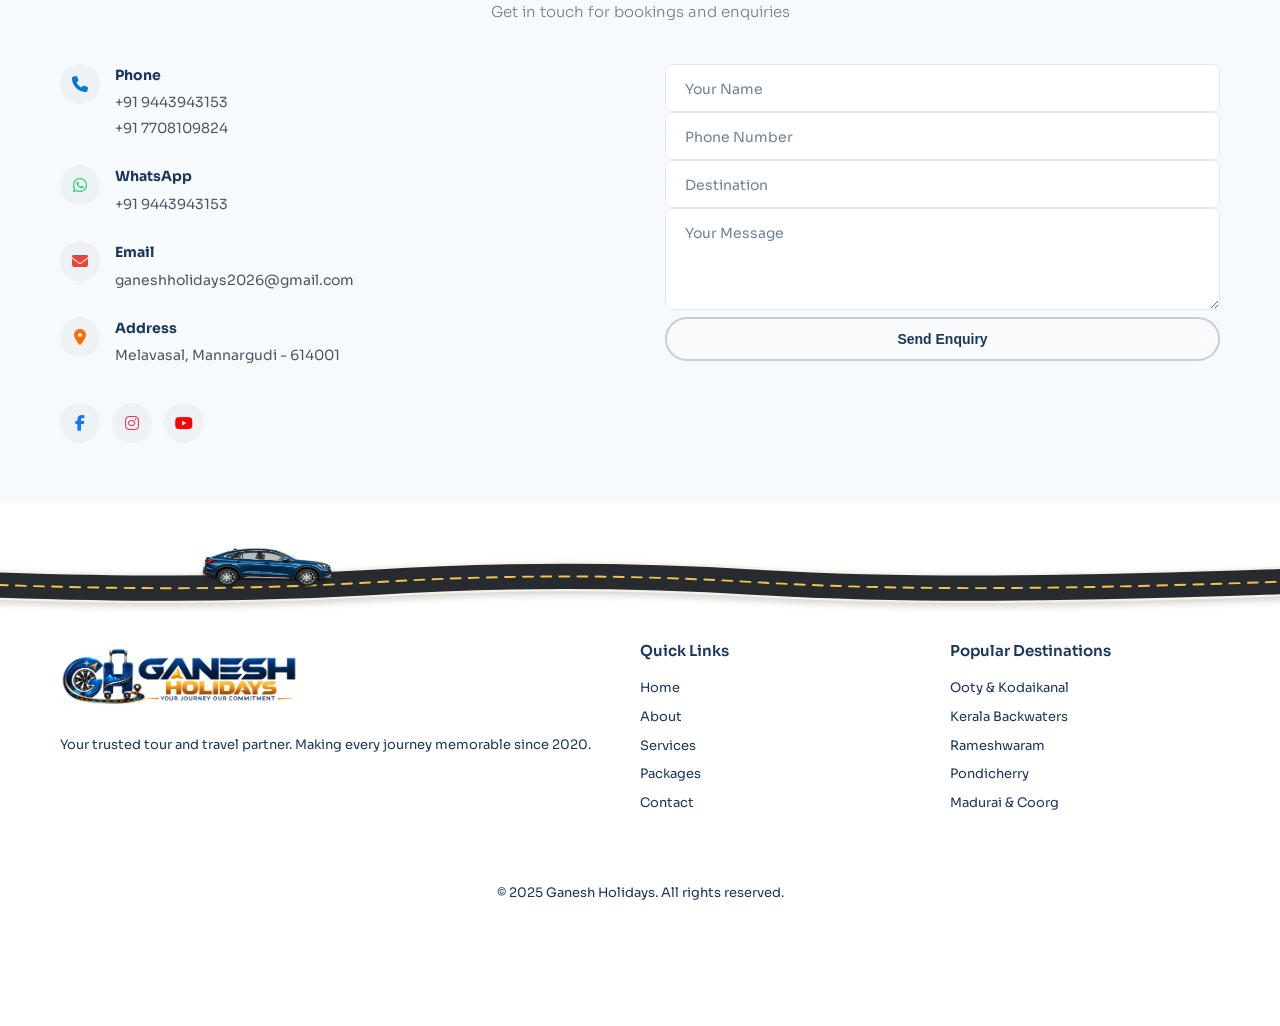
==== commit 9892c95e: "Add files via upload" ====
--- a/index.html
+++ b/index.html
@@ -404,6 +404,7 @@
             </animateMotion>
             <animate attributeName="opacity" dur="24s" repeatCount="indefinite"
                      values="1;1;0;0" keyTimes="0;.39;.42;1" />
+			<g class="footer-road-car-art">
 
             <image href="assets/footer-car-real.png"
                    x="-74" y="-49" width="148" height="49"
@@ -437,6 +438,7 @@
                 <circle r="1.05" fill="#d4ba87" stroke="#f1e5cc" stroke-width=".35" />
             </g>
         </g>
+		</g>
 
         <g class="footer-road-suitcase">
             <animateMotion dur="24s" repeatCount="indefinite" rotate="0"
@@ -447,6 +449,7 @@
             </animateMotion>
             <animate attributeName="opacity" dur="24s" repeatCount="indefinite"
                      values="0;0;1;1;0" keyTimes="0;.39;.40;.97;1" />
+			<g class="footer-road-suitcase-art">
 
             <image href="assets/footer-suitcase-real.png"
                    x="-23" y="-69" width="46" height="69"
@@ -472,6 +475,7 @@
                 <circle r=".55" fill="#d3b77d" />
             </g>
         </g>
+		</g>
     </svg>
 </div>
 		<div class="container">
--- a/css/style.css
+++ b/css/style.css
@@ -1810,3 +1810,110 @@
         font-size: 11px;
     }
 }
+
+/* Footer road-trip animation */
+.footer {
+    position: relative;
+    padding-top: 136px;
+    overflow: hidden;
+}
+
+.footer-road-scene {
+    position: absolute;
+    inset: 0 0 auto;
+    height: 122px;
+    pointer-events: none;
+    overflow: hidden;
+}
+
+.footer-road-scene svg {
+    display: block;
+    width: 100%;
+    height: 100%;
+    overflow: visible;
+}
+
+.footer-road-edge,
+.footer-road-surface,
+.footer-road-centerline {
+    fill: none;
+    stroke-linecap: round;
+    stroke-linejoin: round;
+}
+
+.footer-road-edge {
+    stroke: #f4f2e9;
+    stroke-width: 34;
+    filter: drop-shadow(0 4px 4px rgba(51, 39, 30, .2));
+}
+
+.footer-road-surface {
+    stroke: #272b2f;
+    stroke-width: 29;
+}
+
+.footer-road-centerline {
+    stroke: #f3c448;
+    stroke-width: 2.2;
+    stroke-dasharray: 9 8;
+    animation: footer-road-flow 1.6s linear infinite;
+}
+
+.footer-road-car,
+.footer-road-suitcase {
+    filter: drop-shadow(0 2px 2px rgba(20, 25, 28, .35));
+}
+
+.footer-road-car,
+.footer-road-suitcase {
+    opacity: 0;
+}
+
+.footer-car-spokes,
+.footer-case-spokes {
+    transform-box: fill-box;
+    transform-origin: center;
+}
+
+.footer-car-spokes {
+    animation: footer-wheel-roll 1.1s linear infinite;
+}
+
+.footer-case-spokes {
+    animation: footer-wheel-roll .85s linear infinite;
+}
+
+@keyframes footer-road-flow {
+    to {
+        stroke-dashoffset: -17px;
+    }
+}
+
+@keyframes footer-wheel-roll {
+    to {
+        transform: rotate(360deg);
+    }
+}
+
+@media (max-width: 768px) {
+    .footer {
+        padding-top: 124px;
+    }
+
+    .footer-road-scene {
+        height: 112px;
+    }
+}
+
+@media (prefers-reduced-motion: reduce) {
+    .footer-road-centerline,
+    .footer-car-spokes,
+    .footer-case-spokes {
+        animation: none;
+    }
+
+    .footer-road-car,
+    .footer-road-suitcase {
+        display: none;
+    }
+}
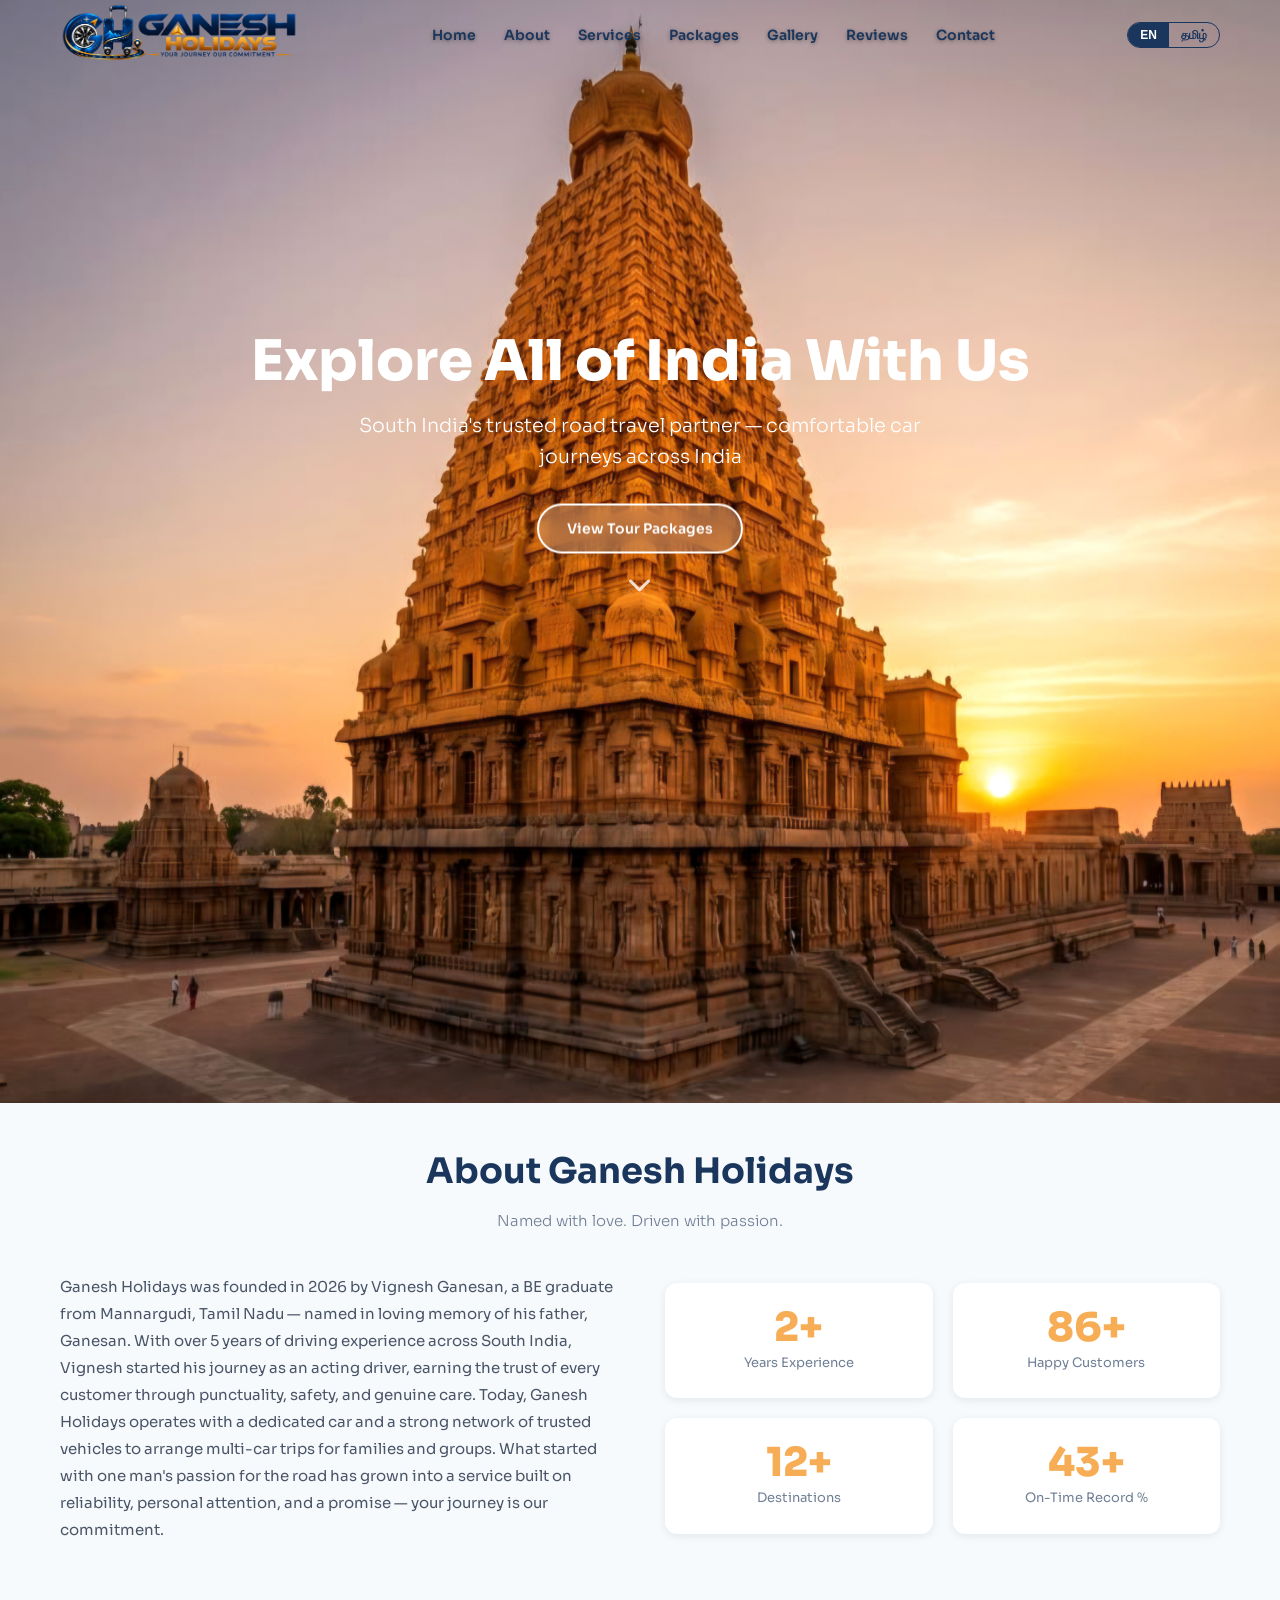
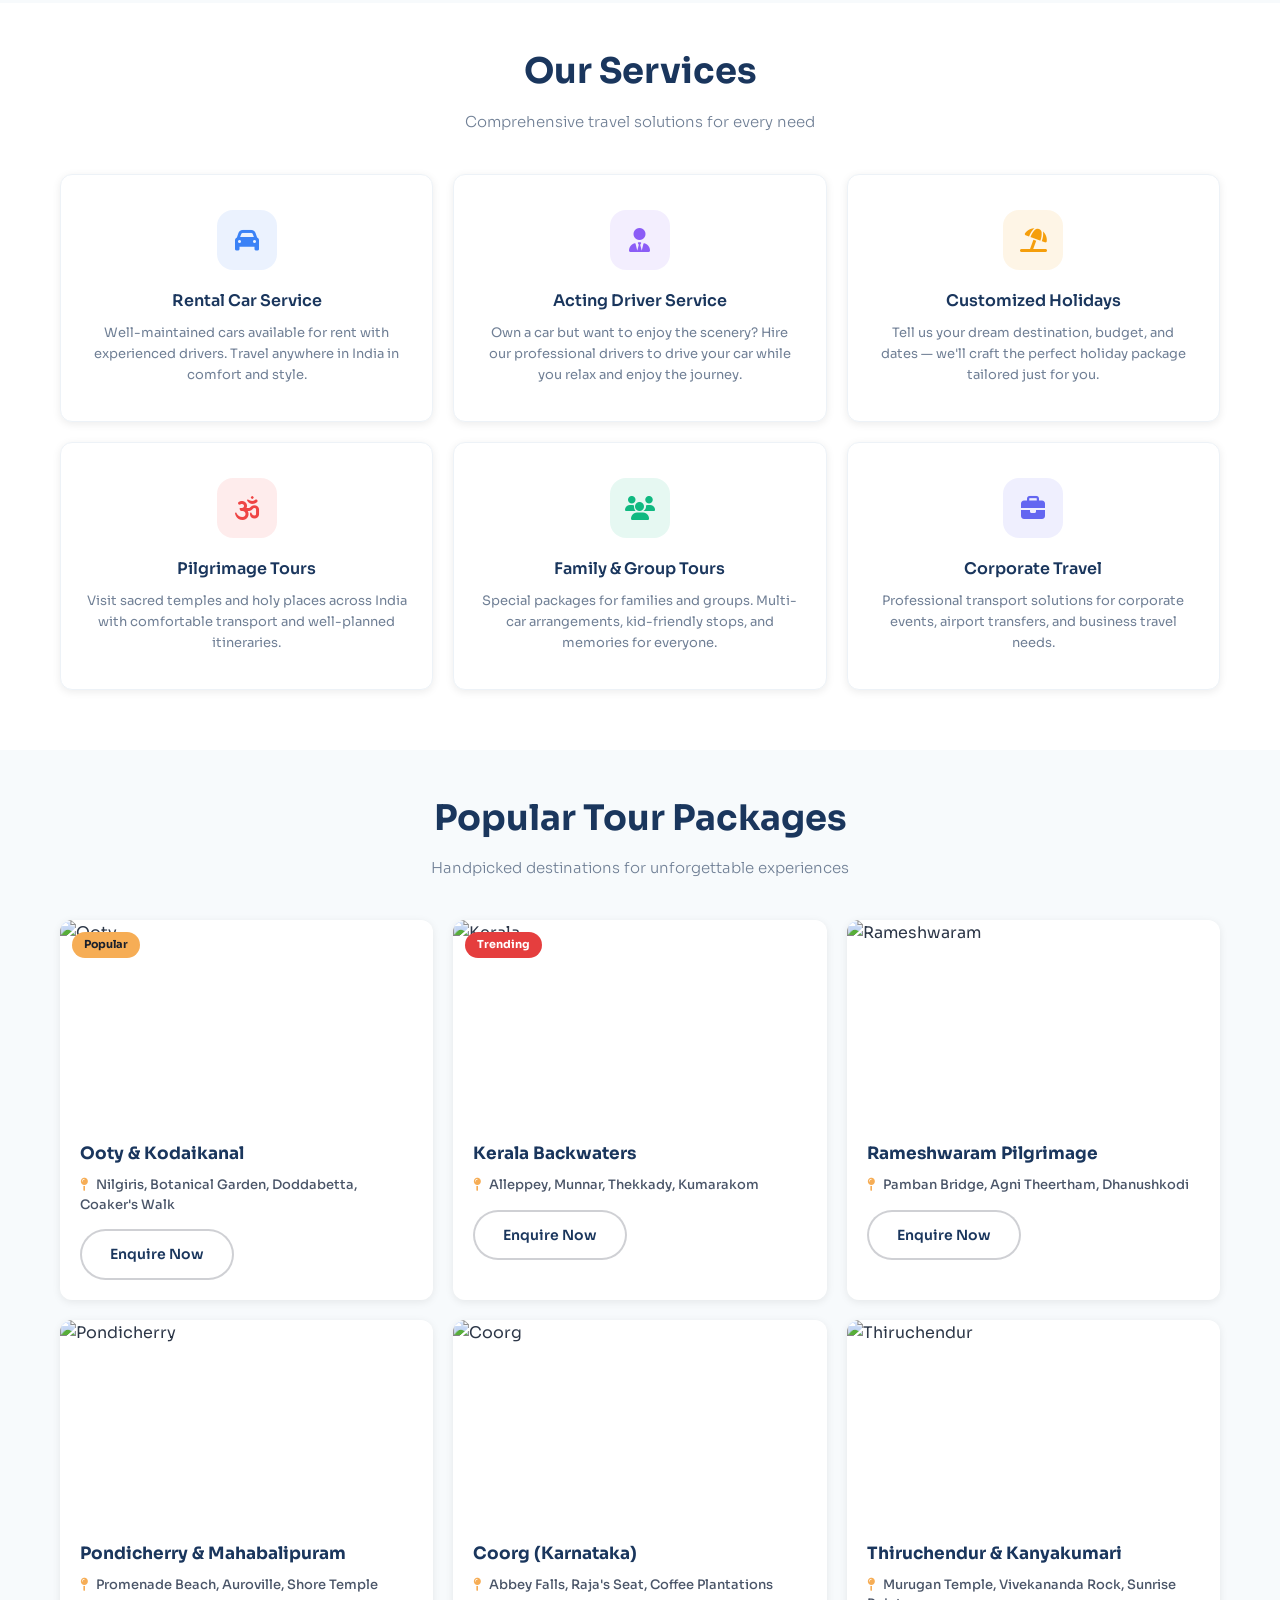
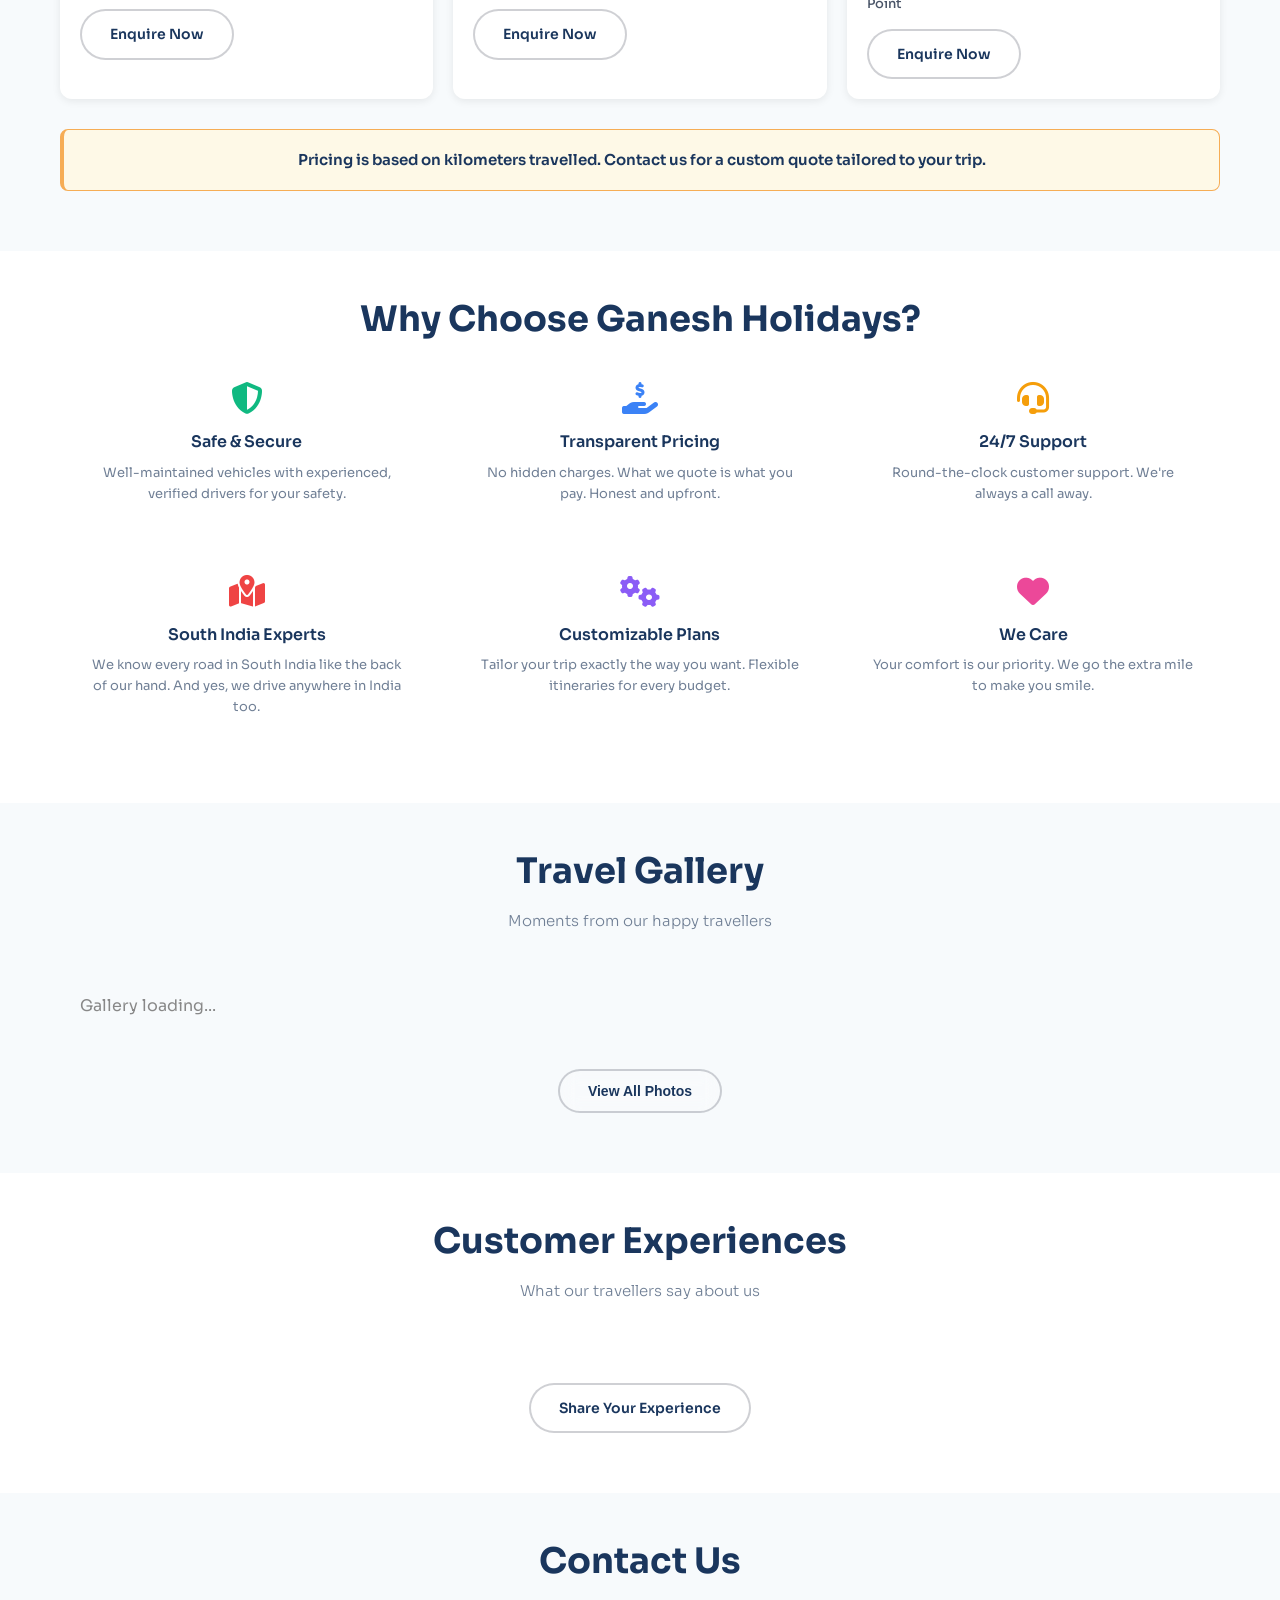
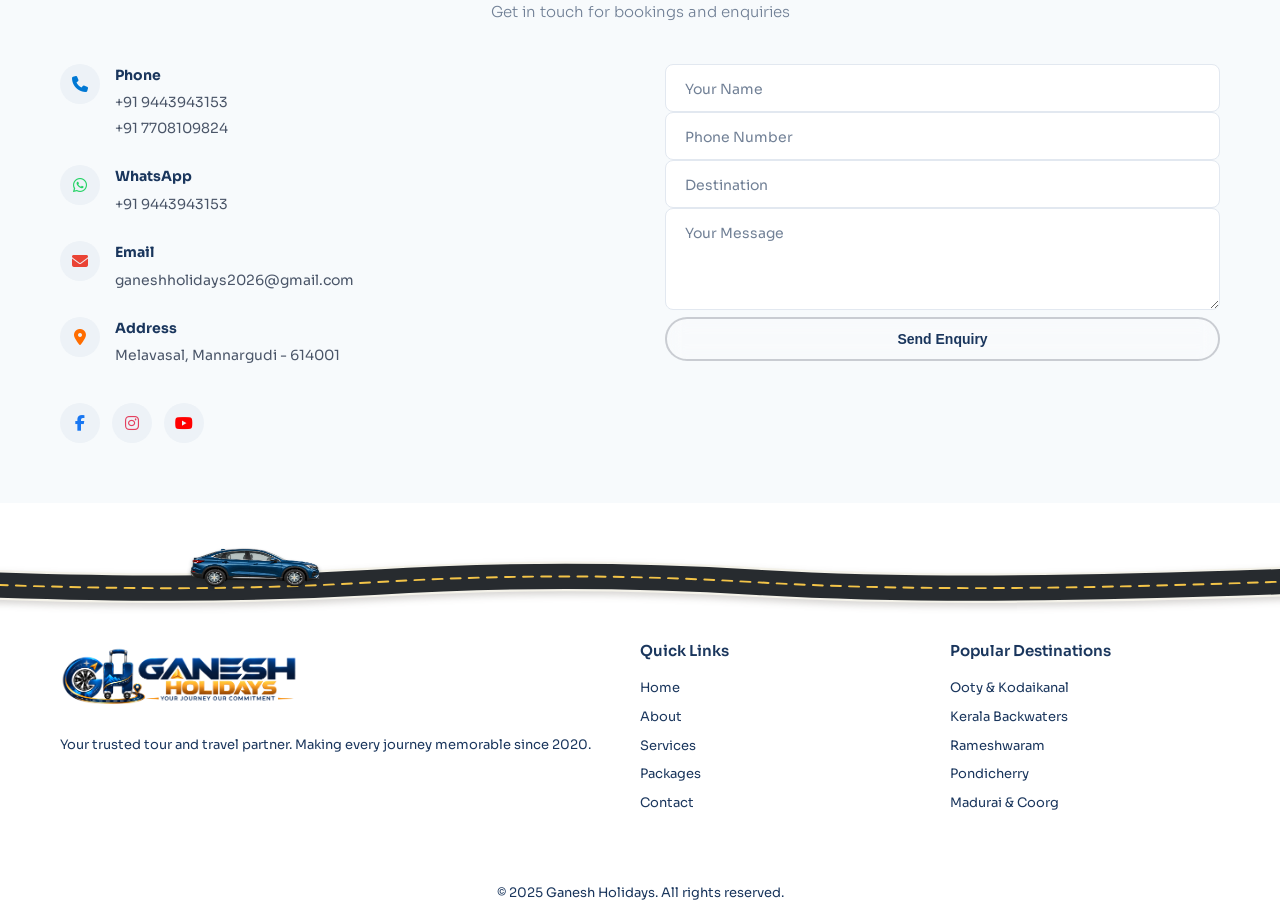
==== commit b446ded4: "Add files via upload" ====
--- a/index.html
+++ b/index.html
@@ -4,7 +4,8 @@
     <meta charset="UTF-8">
     <meta name="viewport" content="width=device-width, initial-scale=1.0">
     <title>Ganesh Holidays - Tours & Travels</title>
-    <meta name="description" content="Ganesh Holidays - Your trusted All India tour and travel partner. Your Journey, Our Commitment.">
+    <meta name="description" content="Ganesh Holidays offers cab booking, airport transfers, and holiday packages from Mannargudi. Safe, reliable, and affordable travel services across India.">
+	<meta name="keywords" content="Ganesh Holidays, Mannargudi cab booking, airport drop taxi, holiday packages, tours and travels Mannargudi">
     <link rel="icon" type="image/svg+xml" href="assets/favicon.svg">
     <link href="https://fonts.googleapis.com/css2?family=Sora:wght@300;400;600;700;800&family=Josefin+Sans:wght@300;400;600&family=Cormorant+Garamond:wght@500;600;700&family=Noto+Sans+Tamil:wght@300;400;600;700&display=swap" rel="stylesheet">
     <link rel="stylesheet" href="https://cdnjs.cloudflare.com/ajax/libs/font-awesome/6.5.1/css/all.min.css">
--- a/css/style.css
+++ b/css/style.css
@@ -157,7 +157,7 @@
     }
 
     .logo-img {
-        max-height: 65px;      /* Smaller logo for mobile */
+        max-height: 60px;      /* Smaller logo for mobile */
         width: auto;
         object-fit: contain;
     }
@@ -1889,6 +1889,19 @@
     }
 }
 
+@media (max-width: 480px) {
+    .footer-road-centerline {
+        stroke-dasharray: 28 34;
+        animation: footer-road-flow-mobile 1.6s linear infinite;
+    }
+}
+
+@keyframes footer-road-flow-mobile {
+    to {
+        stroke-dashoffset: -62px;
+    }
+}
+
 @keyframes footer-wheel-roll {
     to {
         transform: rotate(360deg);
@@ -1903,8 +1916,35 @@
     .footer-road-scene {
         height: 112px;
     }
-}
-
+
+    .footer-road-car-art,
+    .footer-road-suitcase-art {
+        transform-box: fill-box;
+        transform-origin: center;
+        transform: scaleX(2.4);
+    }
+}
+
+@media (max-width: 359px) {
+    .footer-road-car-art,
+    .footer-road-suitcase-art {
+        transform: scaleX(2.9);
+    }
+}
+
+@media (min-width: 431px) and (max-width: 520px) {
+    .footer-road-car-art,
+    .footer-road-suitcase-art {
+        transform: scaleX(2.05);
+    }
+}
+
+@media (min-width: 521px) and (max-width: 768px) {
+    .footer-road-car-art,
+    .footer-road-suitcase-art {
+        transform: scaleX(1.55);
+    }
+}
 @media (prefers-reduced-motion: reduce) {
     .footer-road-centerline,
     .footer-car-spokes,
@@ -1916,4 +1956,4 @@
     .footer-road-suitcase {
         display: none;
     }
-}+}
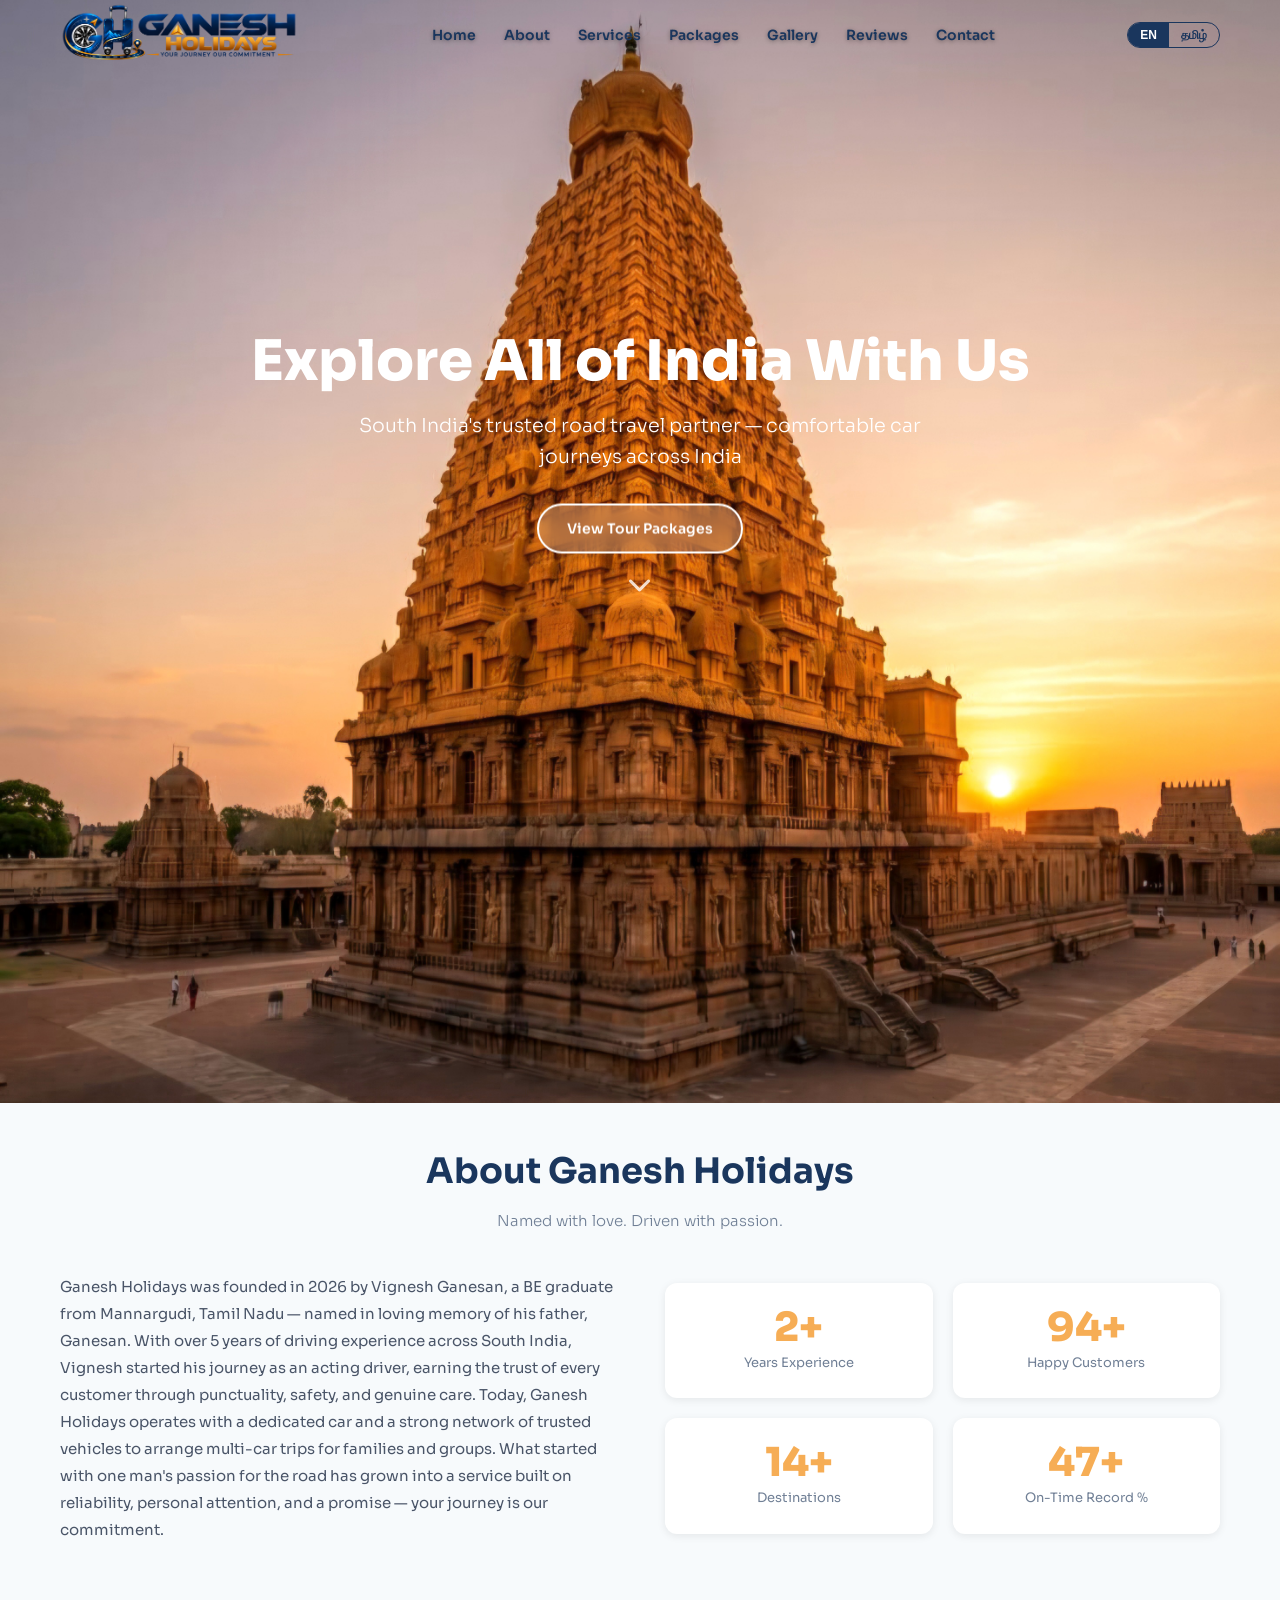
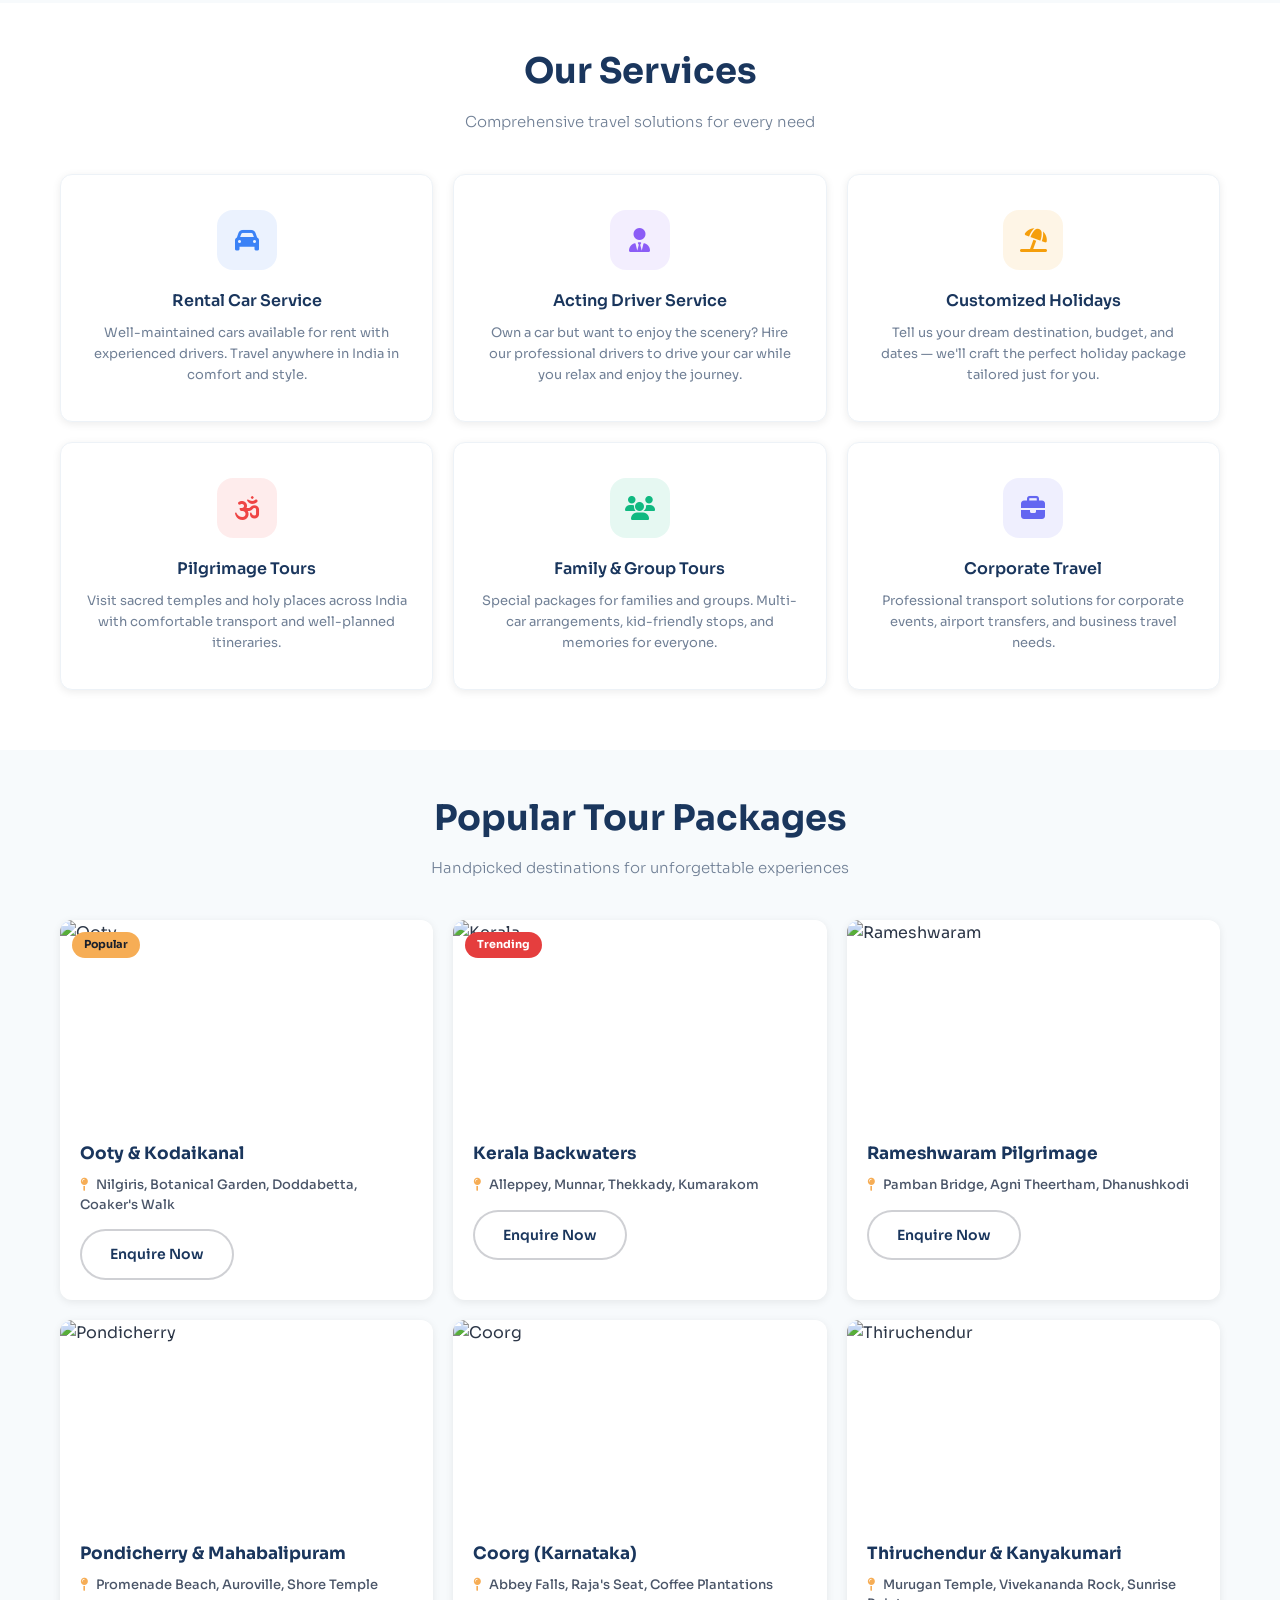
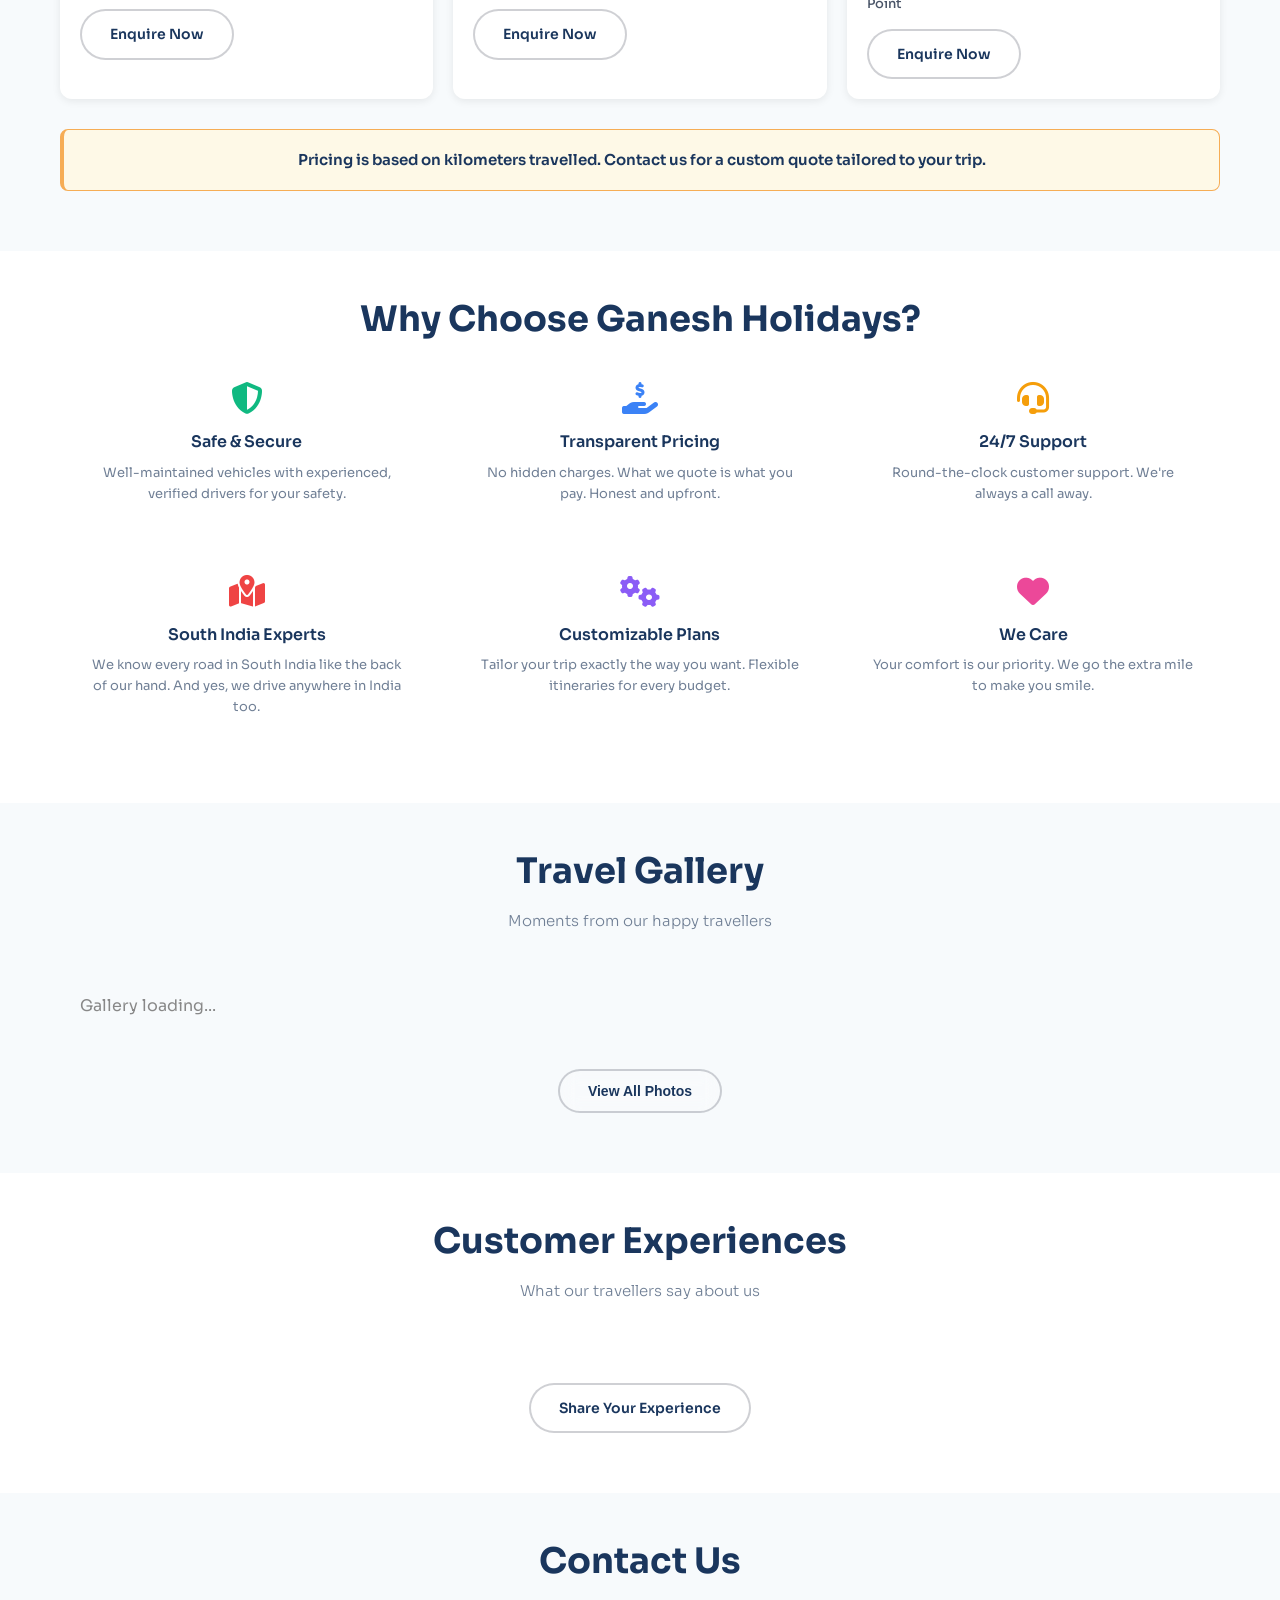
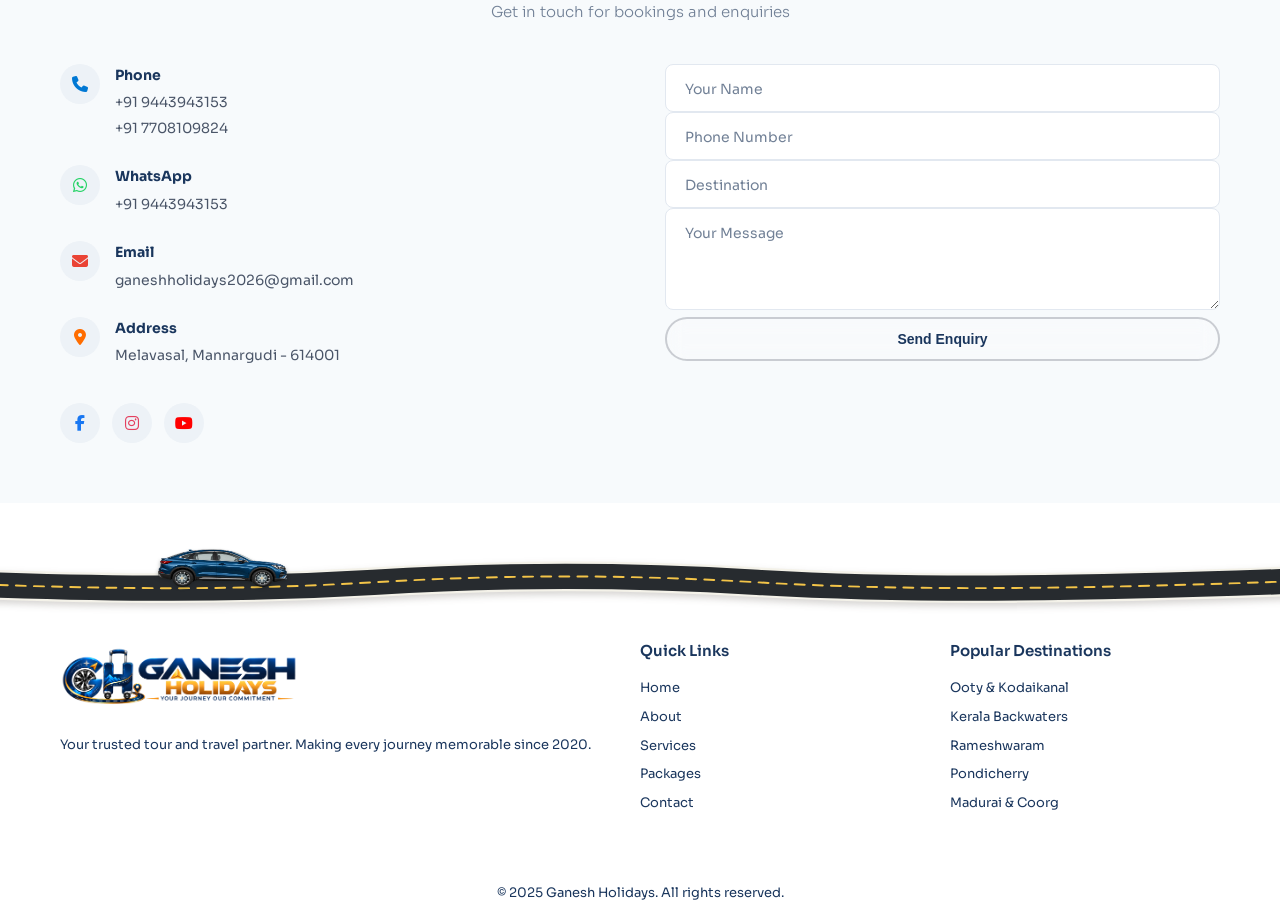
==== commit 20c4ad3e: "Update index.html" ====
--- a/index.html
+++ b/index.html
@@ -60,8 +60,9 @@
             <div class="hero-overlay"></div>
         </div>
         <div class="hero-content">
-            <h1 class="hero-title" data-i18n="hero.title">Explore All of India With Us</h1>
-            <p class="hero-subtitle" data-i18n="hero.subtitle">South India's trusted road travel partner — comfortable car journeys across India</p>
+			<h1 class="hero-title" data-i18n="hero.title">Explore South India By Road</h1>
+           <!-- <h1 class="hero-title" data-i18n="hero.title">Explore All of India With Us</h1> -->
+            <p class="hero-subtitle" data-i18n="hero.subtitle">South India's trusted road travel partner — comfortable car journeys across South India</p>
             <a href="#packages" class="btn btn-primary" data-i18n="hero.cta">View Tour Packages</a>
         </div>
         <div class="hero-scroll" onclick="document.getElementById('about').scrollIntoView({behavior:'smooth'})">
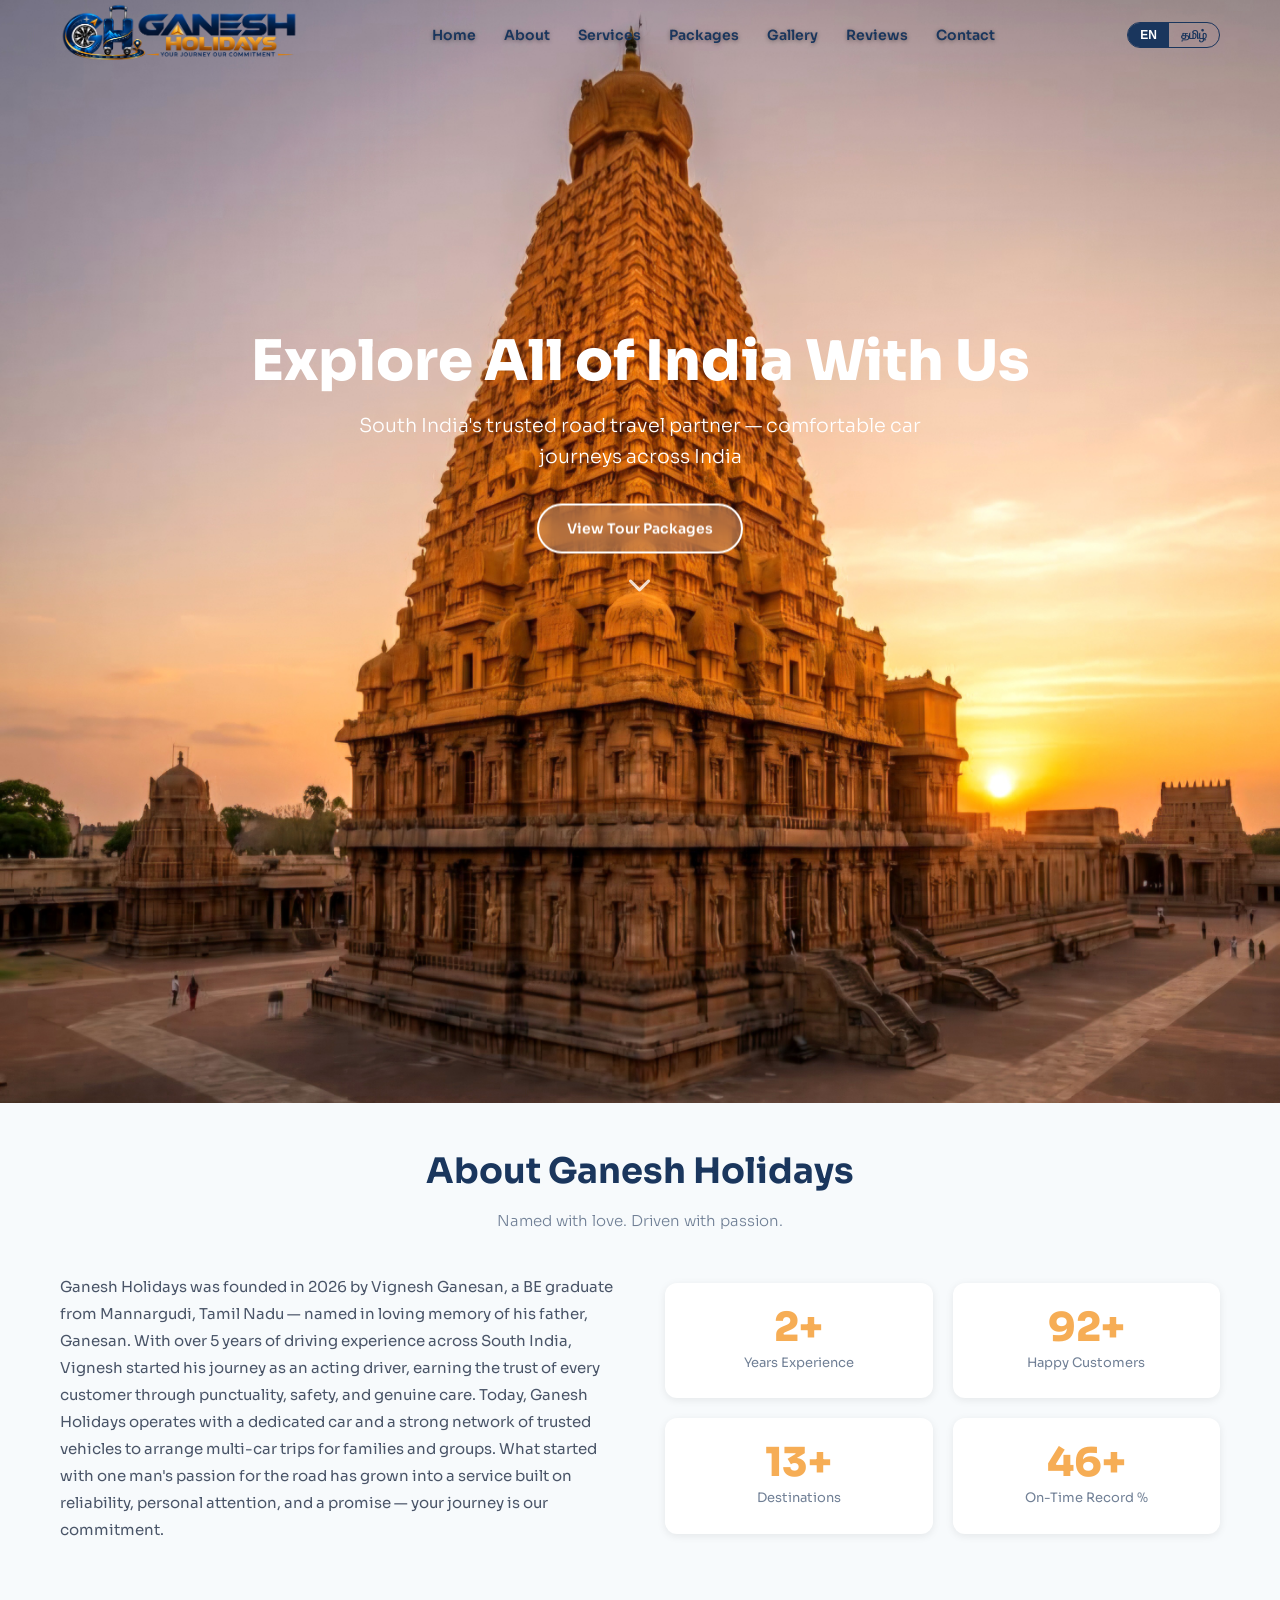
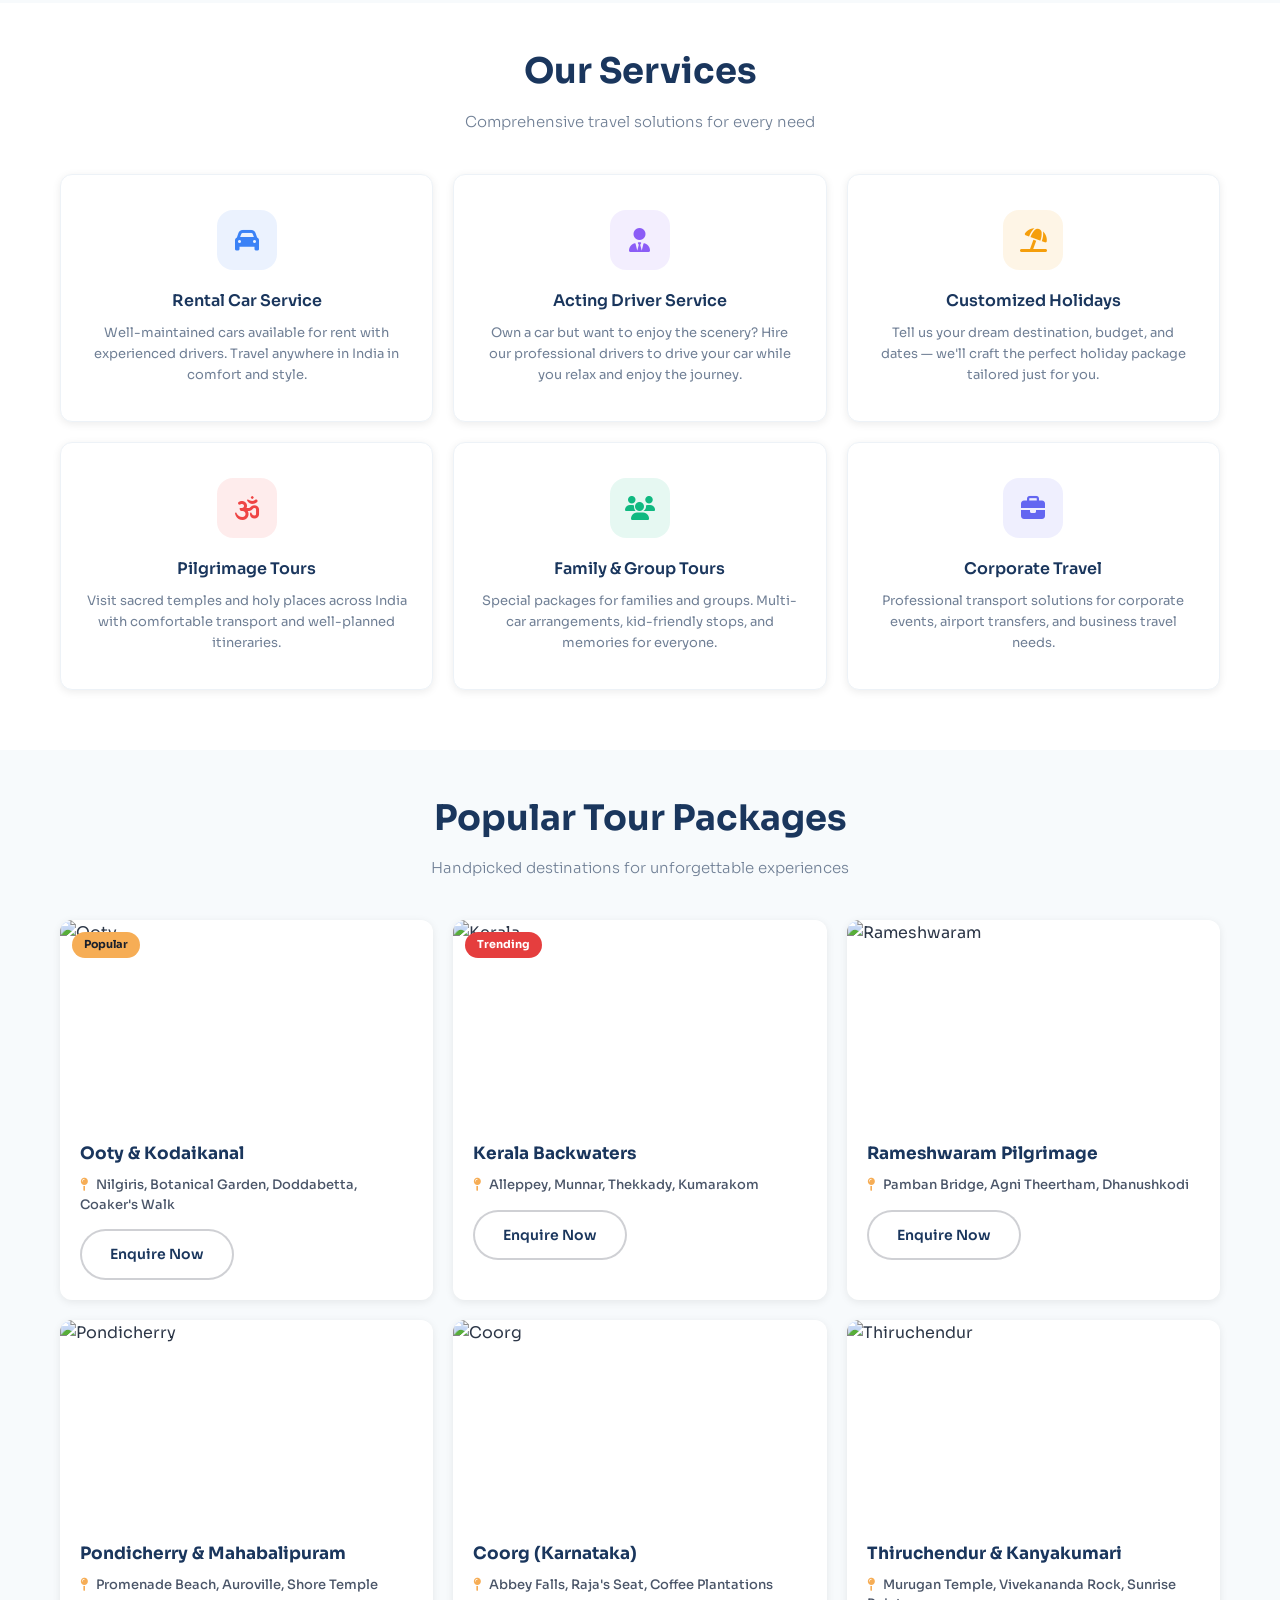
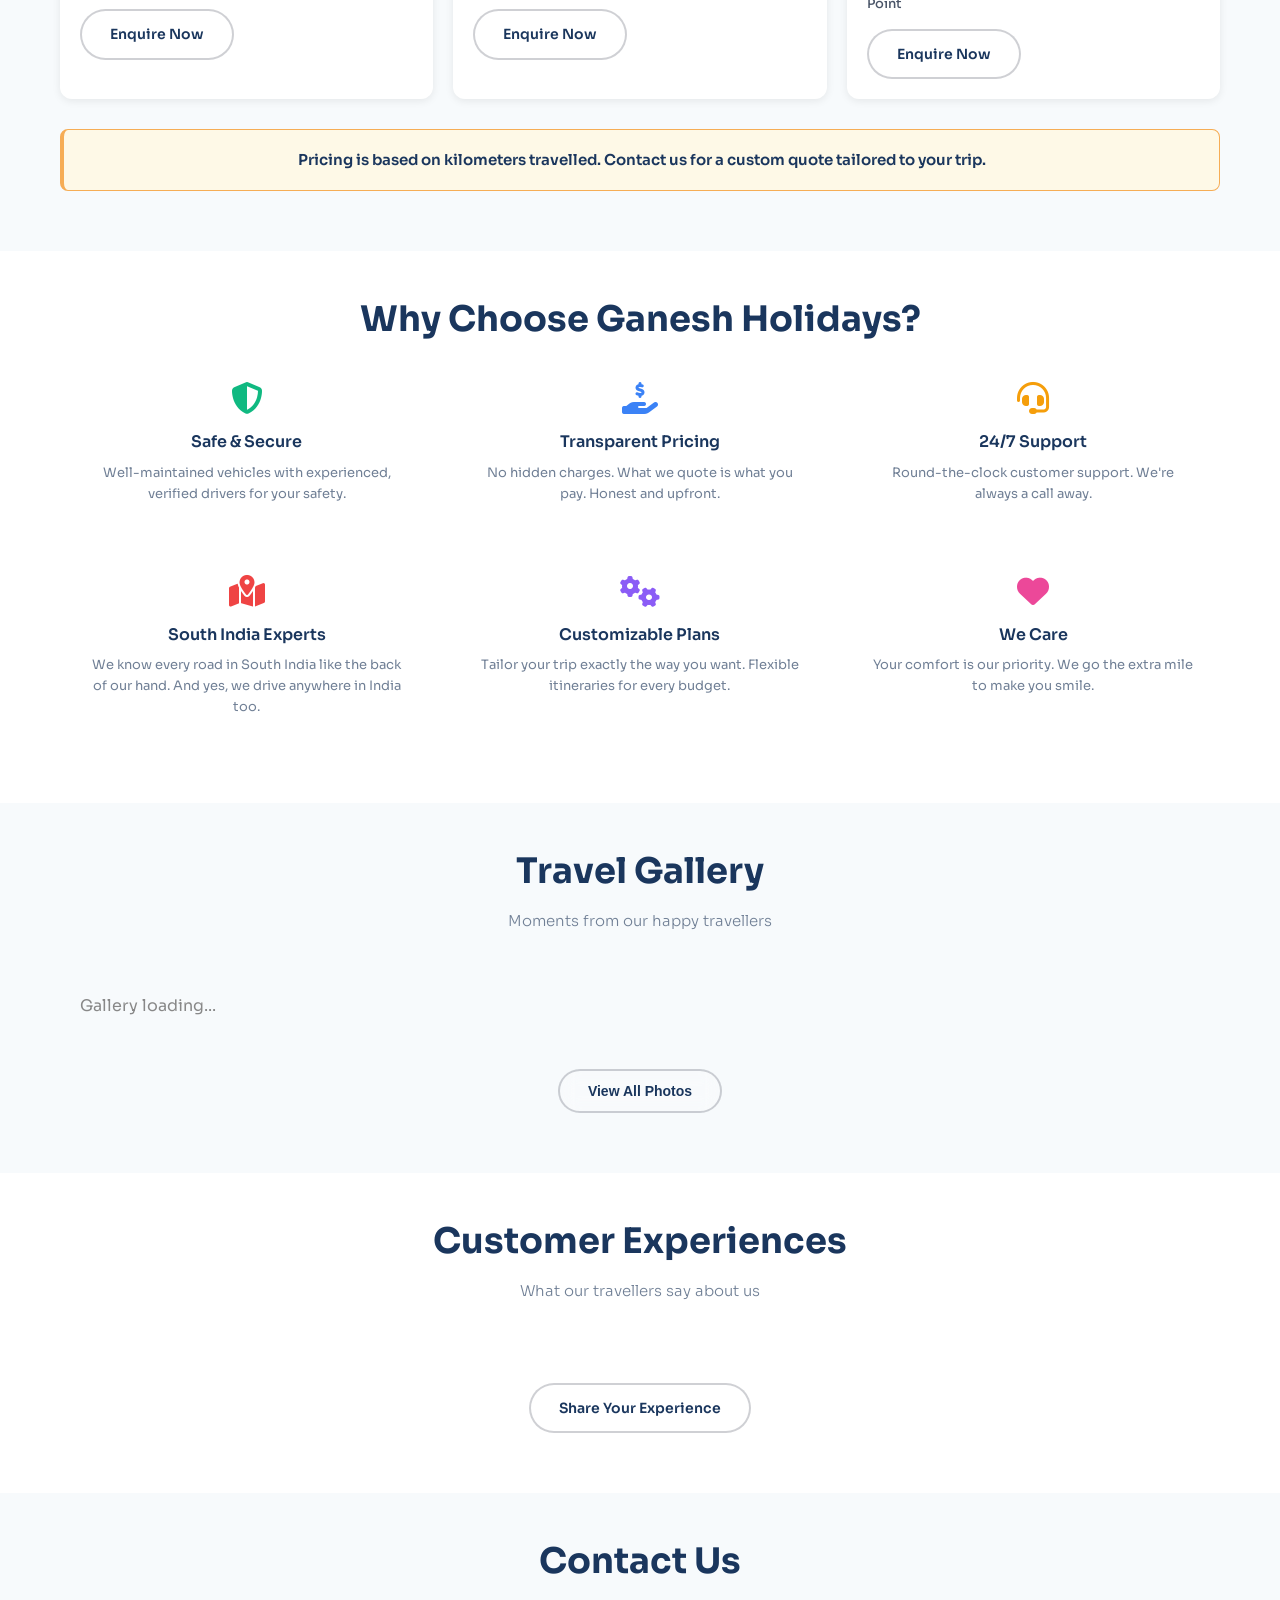
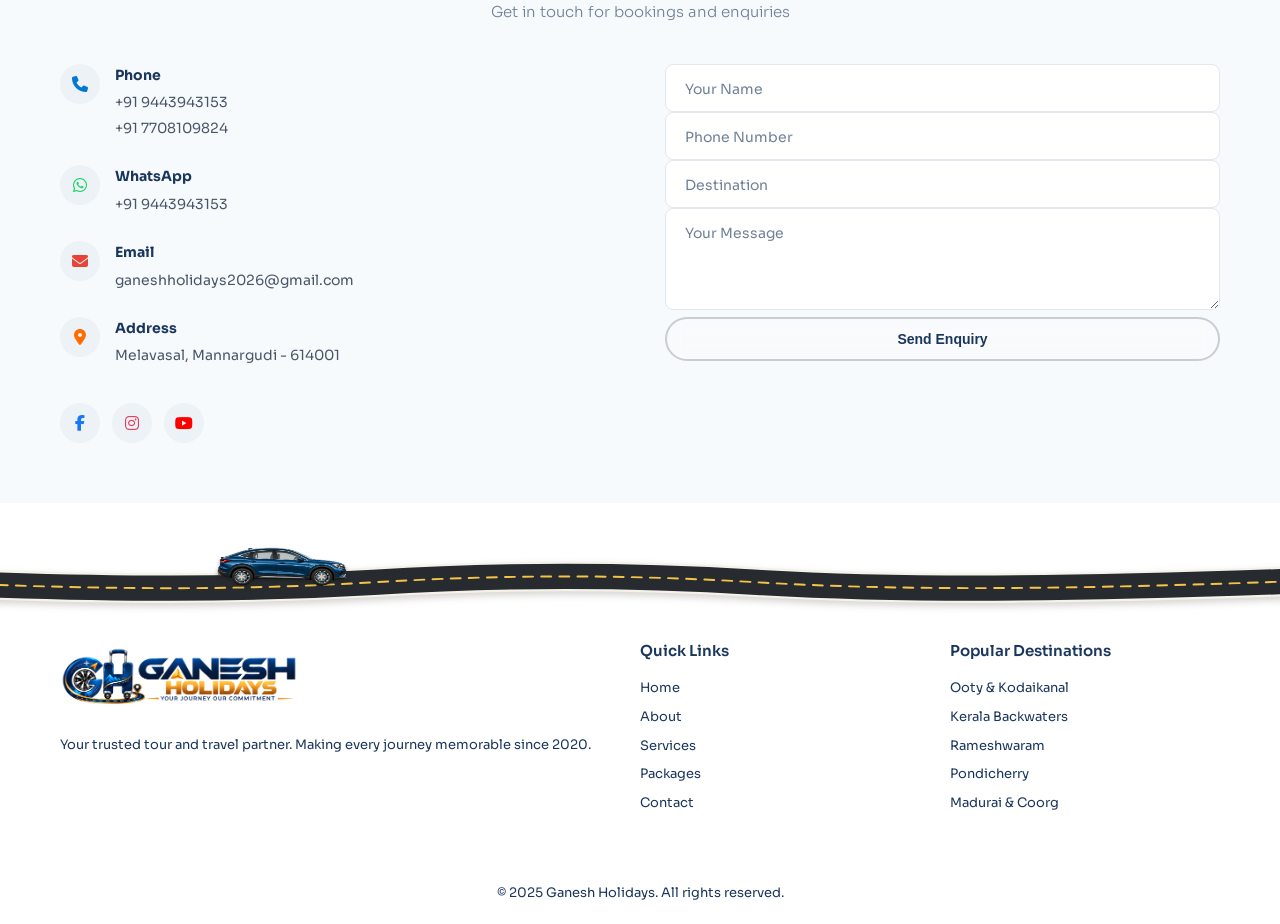
==== commit 8bb45bb4: "Update index.html" ====
--- a/index.html
+++ b/index.html
@@ -60,9 +60,9 @@
             <div class="hero-overlay"></div>
         </div>
         <div class="hero-content">
-			<h1 class="hero-title" data-i18n="hero.title">Explore South India By Road</h1>
-           <!-- <h1 class="hero-title" data-i18n="hero.title">Explore All of India With Us</h1> -->
-            <p class="hero-subtitle" data-i18n="hero.subtitle">South India's trusted road travel partner — comfortable car journeys across South India</p>
+			<!--<h1 class="hero-title" data-i18n="hero.title">Explore South India By Road</h1>c-->
+           <h1 class="hero-title" data-i18n="hero.title">Explore All of India With Us</h1> 
+            <p class="hero-subtitle" data-i18n="hero.subtitle">South India's trusted road travel partner — comfortable car journeys across India</p>
             <a href="#packages" class="btn btn-primary" data-i18n="hero.cta">View Tour Packages</a>
         </div>
         <div class="hero-scroll" onclick="document.getElementById('about').scrollIntoView({behavior:'smooth'})">
